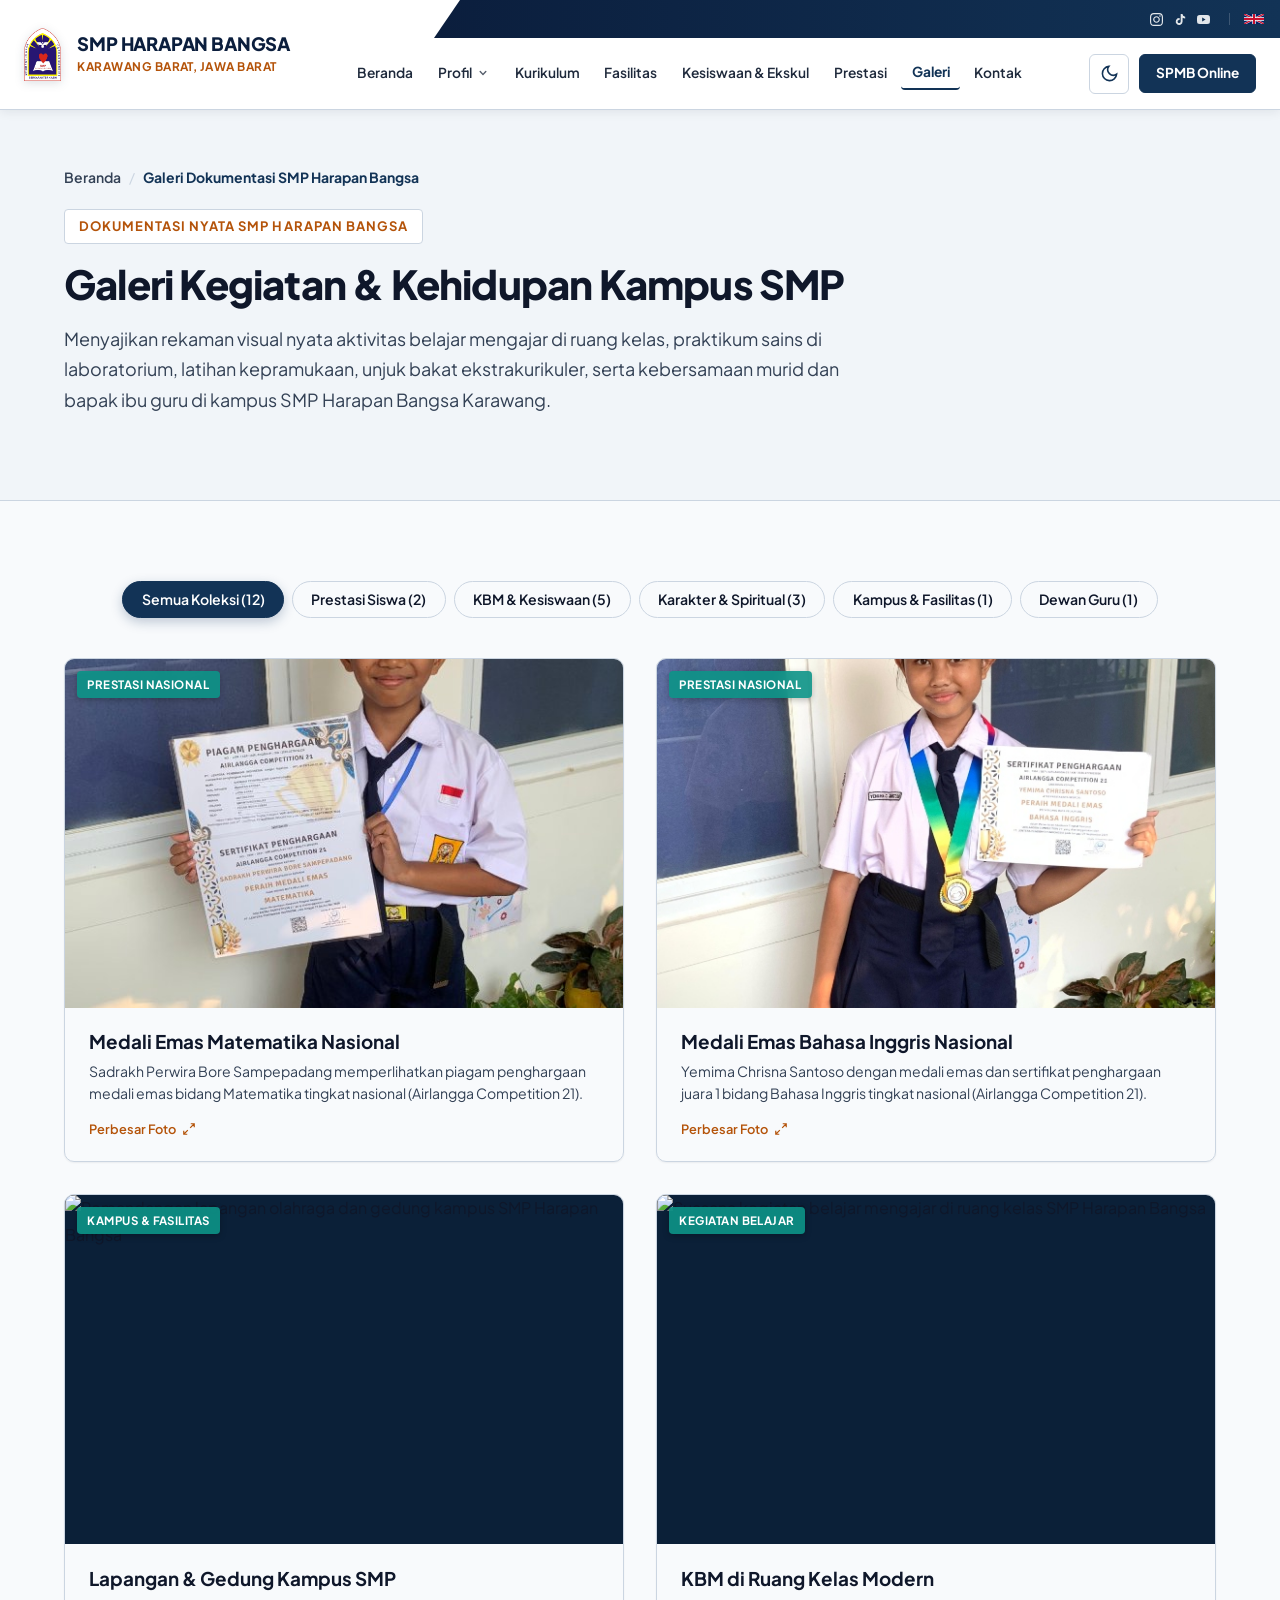
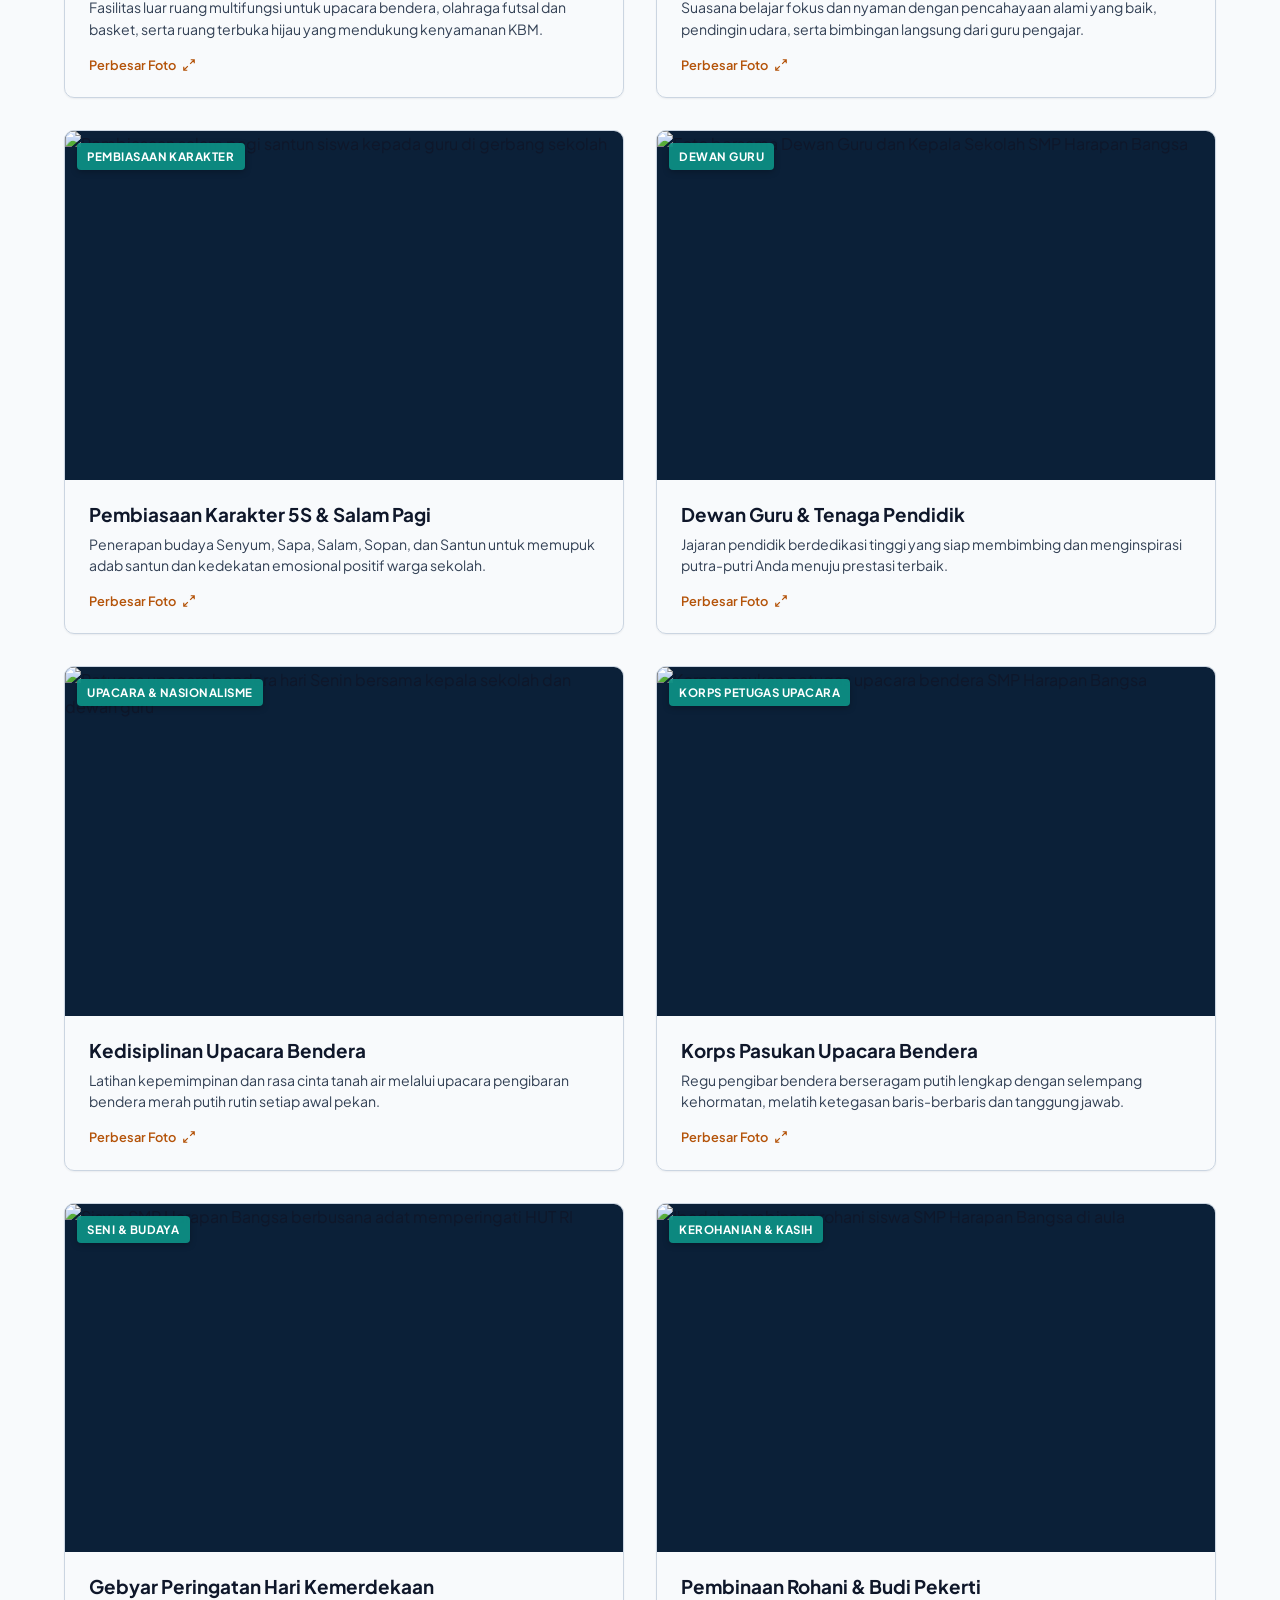
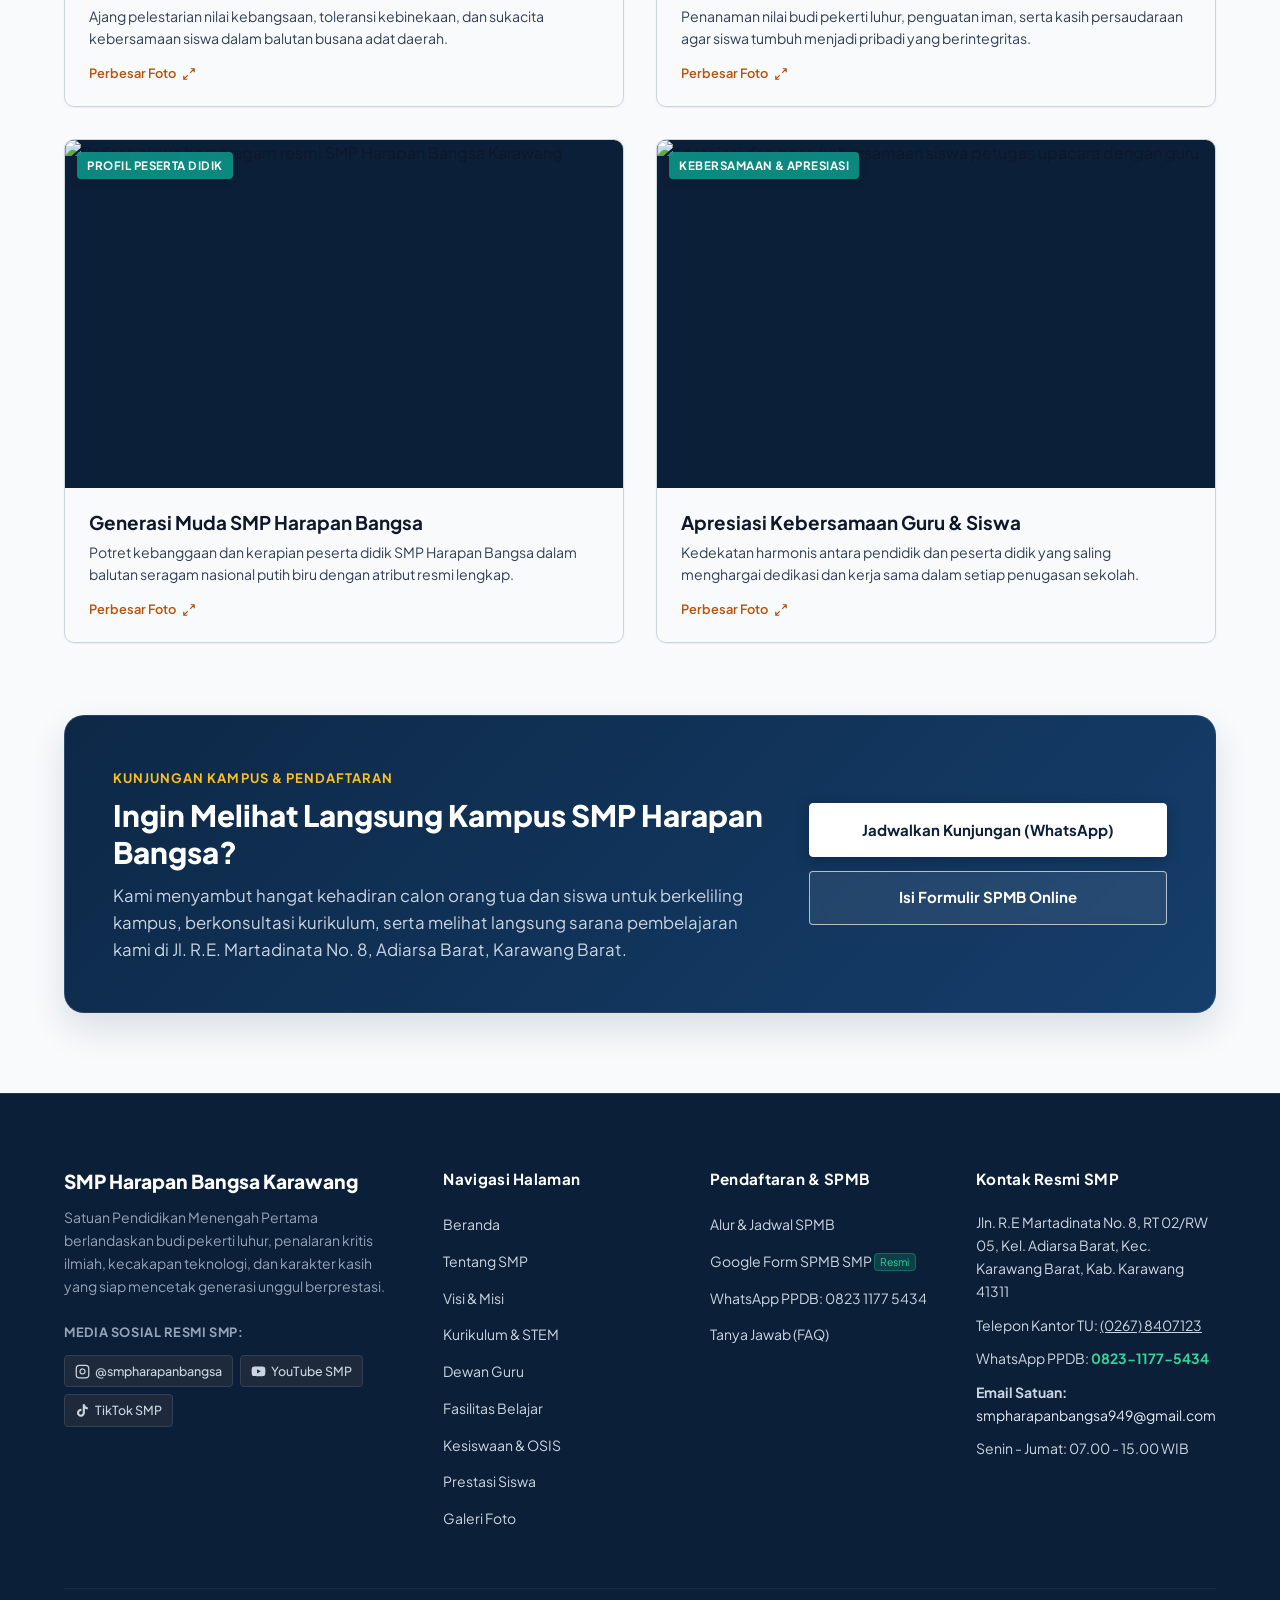
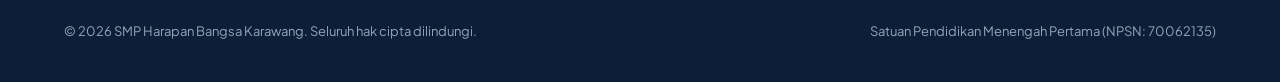
==== galeri.html @ 7611717e "SMP HARAPAN BANGSA" ====
<!DOCTYPE html>
<html lang="id" data-theme="light">

<head>
  <meta charset="UTF-8">
  <meta name="viewport" content="width=device-width, initial-scale=1.0">

  <!-- Primary Meta Tags -->
  <title>Galeri Dokumentasi | SMP Harapan Bangsa Karawang</title>
  <meta name="title" content="Galeri Dokumentasi | SMP Harapan Bangsa Karawang">
  <meta name="description"
    content="Dokumentasi visual nyata kegiatan belajar mengajar, praktikum sains, kepramukaan penggalang, ekstrakurikuler, dan fasilitas kampus SMP Harapan Bangsa Karawang.">
  <meta name="keywords"
    content="Galeri SMP Harapan Bangsa, Foto Sekolah Karawang, Kegiatan SMP Harapan Bangsa, Fasilitas SMP Karawang Barat">
  <meta name="author" content="SMP Harapan Bangsa Karawang">
  <meta name="robots" content="index, follow">

  <!-- Open Graph / Facebook -->
  <meta property="og:type" content="website">
  <meta property="og:url" content="./galeri.html">
  <meta property="og:title" content="Galeri Dokumentasi | SMP Harapan Bangsa Karawang">
  <meta property="og:description"
    content="Dokumentasi visual kegiatan siswa, guru, dan lingkungan kampus SMP Harapan Bangsa Karawang.">
  <meta property="og:image" content="assets/images/gallery/gallery-books.jpg">

  <!-- Favicon (Cache Busting) -->
  <link rel="icon" type="image/svg+xml" href="favicon.svg?v=20261001c">
  <link rel="icon" type="image/png" href="favicon.png?v=20261001c">
  <link rel="shortcut icon" type="image/x-icon" href="favicon.ico?v=20261001c">

  <!-- Google Fonts: Plus Jakarta Sans -->
  <link rel="preconnect" href="https://fonts.googleapis.com">
  <link rel="preconnect" href="https://fonts.gstatic.com" crossorigin>
  <link href="https://fonts.googleapis.com/css2?family=Plus+Jakarta+Sans:wght@400;500;600;700;800&display=swap"
    rel="stylesheet">

  <!-- Stylesheet -->
  <link rel="stylesheet" href="css/style.css">
</head>

<body>

    <!-- Header / Navigation Bar -->
  <header class="header" id="header">
        <!-- Top Bar (Slanted Navy Banner with Running Text) -->
    <div class="header-topbar">
      <div class="topbar-wrapper">
        <div class="topbar-left-spacer"></div>
        <div class="topbar-slanted-banner">
          <div class="topbar-marquee-wrap">
            <div class="topbar-marquee-track">
              <span class="topbar-welcome-text" data-i18n="topbar_welcome">
                SELAMAT DATANG DI SMP HARAPAN BANGSA KARAWANG
              </span>
            </div>
          </div>
          <div class="topbar-right-group">
            <div class="topbar-socials" aria-label="Media Sosial Resmi SMP Harapan Bangsa">
              <a href="https://www.instagram.com/smpharapanbangsa?stkn=Z285eXR5M2R0OXFt" target="_blank" rel="noopener noreferrer"
                class="topbar-social-link" title="Instagram Resmi @smpharapanbangsa" aria-label="Instagram Resmi SMP Harapan Bangsa">
                <svg width="13" height="13" viewBox="0 0 24 24" fill="currentColor">
                  <path
                    d="M12 2.163c3.204 0 3.584.012 4.85.07 3.252.148 4.771 1.691 4.919 4.919.058 1.265.069 1.645.069 4.849 0 3.205-.012 3.584-.069 4.849-.149 3.225-1.664 4.771-4.919 4.919-1.266.058-1.644.07-4.85.07-3.204 0-3.584-.012-4.849-.07-3.26-.149-4.771-1.699-4.919-4.92-.058-1.265-.07-1.644-.07-4.849 0-3.204.013-3.583.07-4.849.149-3.227 1.664-4.771 4.919-4.919 1.266-.057 1.645-.069 4.849-.069zm0-2.163c-3.259 0-3.667.014-4.947.072-4.358.2-6.78 2.618-6.98 6.98-.059 1.281-.073 1.689-.073 4.948 0 3.259.014 3.668.072 4.948.2 4.358 2.618 6.78 6.98 6.98 1.281.058 1.689.072 4.948.072 3.259 0 3.668-.014 4.948-.072 4.354-.2 6.782-2.618 6.979-6.98.059-1.28.073-1.689.073-4.948 0-3.259-.014-3.667-.072-4.947-.196-4.354-2.617-6.78-6.979-6.98-1.281-.059-1.69-.073-4.949-.073zm0 5.838c-3.403 0-6.162 2.759-6.162 6.162s2.759 6.163 6.162 6.163 6.162-2.759 6.162-6.163c0-3.403-2.759-6.162-6.162-6.162zm0 10.162c-2.209 0-4-1.79-4-4 0-2.209 1.791-4 4-4s4 1.791 4 4c0 2.21-1.791 4-4 4zm6.406-11.845c-.796 0-1.441.645-1.441 1.44s.645 1.44 1.441 1.44c.795 0 1.439-.645 1.439-1.44s-.644-1.44-1.439-1.44z" />
                </svg>
              </a>
              <a href="https://www.tiktok.com/@smp.harapanbangsa?is_from_webapp=1&sender_device=pc" target="_blank" rel="noopener noreferrer"
                class="topbar-social-link" title="TikTok Resmi @smp.harapanbangsa" aria-label="TikTok Resmi SMP Harapan Bangsa">
                <svg width="13" height="13" viewBox="0 0 24 24" fill="currentColor">
                  <path
                    d="M19.59 6.69a4.83 4.83 0 0 1-3.77-4.25V2h-3.45v13.67a2.89 2.89 0 0 1-5.2 1.74 2.89 2.89 0 0 1 2.31-4.64 2.93 2.93 0 0 1 .88.13V9.4a6.84 6.84 0 0 0-1-.05A6.33 6.33 0 0 0 5 20.1a6.34 6.34 0 0 0 10.86-4.43v-7a8.16 8.16 0 0 0 4.77 1.52v-3.4a4.85 4.85 0 0 1-1.04-.1z" />
                </svg>
              </a>
              <a href="https://youtube.com/@smpharapanbangsakarawang?si=vL2m-ycrEEQayYVH" target="_blank" rel="noopener noreferrer"
                class="topbar-social-link" title="YouTube Resmi SMP Harapan Bangsa" aria-label="YouTube Resmi SMP Harapan Bangsa">
                <svg width="13" height="13" viewBox="0 0 24 24" fill="currentColor">
                  <path
                    d="M23.498 6.186a3.016 3.016 0 0 0-2.122-2.136C19.505 3.545 12 3.545 12 3.545s-7.505 0-9.377.505A3.017 3.017 0 0 0 .502 6.186C0 8.07 0 12 0 12s0 3.93.502 5.814a3.016 3.016 0 0 0 2.122 2.136c1.871.505 9.376.505 9.376.505s7.505 0 9.377-.505a3.015 3.015 0 0 0 2.122-2.136C24 15.93 24 12 24 12s0-3.93-.502-5.814zM9.545 15.568V8.432L15.818 12l-6.273 3.568z" />
                </svg>
              </a>
            </div>
            <!-- Language Flags (Indonesia / English) -->
            <div class="topbar-flags" title="Pilihan Bahasa / Select Language">
              <button type="button" class="flag-badge flag-id active" data-lang="id" title="Bahasa Indonesia" aria-label="Bahasa Indonesia">
                <span class="flag-stripe-red"></span>
                <span class="flag-stripe-white"></span>
              </button>
              <button type="button" class="flag-badge flag-en" data-lang="en" title="English" aria-label="English">
                <svg viewBox="0 0 60 30" width="20" height="12" class="flag-svg-en">
                  <clipPath id="uk-clip-topbar">
                    <path d="M0,0 v30 h60 v-30 z" />
                  </clipPath>
                  <g clip-path="url(#uk-clip-topbar)">
                    <path d="M0,0 v30 h60 v-30 z" fill="#012169" />
                    <path d="M0,0 L60,30 M60,0 L0,30" stroke="#fff" stroke-width="6" />
                    <path d="M0,0 L60,30 M60,0 L0,30" stroke="#C8102E" stroke-width="4" />
                    <path d="M30,0 v30 M0,15 h60" stroke="#fff" stroke-width="10" />
                    <path d="M30,0 v30 M0,15 h60" stroke="#C8102E" stroke-width="6" />
                  </g>
                </svg>
              </button>
            </div>
          </div>
        </div>
      </div>
    </div>

    <!-- Main Navigation Bar -->
    <div class="header-main">
      <div class="container header-container">
        <!-- School Brand -->
        <a href="index.html#beranda" class="brand-link" aria-label="Beranda SMP Harapan Bangsa Karawang">
          <img src="assets/images/logo-smp-harapan-bangsa.png" alt="Logo Resmi SMP Harapan Bangsa Karawang" class="brand-logo-img">
          <div class="brand-title-group">
            <span class="brand-name">SMP HARAPAN BANGSA</span>
            <span class="brand-sub" data-i18n="brand_sub">Karawang Barat, Jawa Barat</span>
          </div>
        </a>

        <!-- Navigation Menu -->
        <nav class="nav-menu" id="navMenu" aria-label="Menu Utama">
          <div class="nav-menu-links">
            <a href="index.html#beranda" class="nav-link" data-i18n="nav_home">Beranda</a>

            <div class="nav-item-dropdown">
              <a href="index.html#tentang" class="nav-link nav-dropdown-trigger">
                <span data-i18n="nav_profile">Profil</span>
                <svg class="nav-chevron" viewBox="0 0 20 20" fill="currentColor" aria-hidden="true">
                  <path fill-rule="evenodd"
                    d="M5.293 7.293a1 1 0 011.414 0L10 10.586l3.293-3.293a1 1 0 111.414 1.414l-4 4a1 1 0 01-1.414 0l-4-4a1 1 0 010-1.414z"
                    clip-rule="evenodd" />
                </svg>
              </a>
              <div class="nav-dropdown-menu">
                <a href="index.html#tentang" class="nav-dropdown-item" data-i18n="nav_about">Tentang SMP</a>
                <a href="index.html#visimisi" class="nav-dropdown-item" data-i18n="nav_vision">Visi &amp; Misi</a>
                <a href="index.html#guru" class="nav-dropdown-item" data-i18n="nav_teachers">Dewan Guru &amp; Staf</a>
              </div>
            </div>

            <a href="index.html#akademik" class="nav-link" data-i18n="nav_academic">Kurikulum</a>
            <a href="index.html#fasilitas" class="nav-link" data-i18n="nav_facilities">Fasilitas</a>
            <a href="index.html#kegiatan" class="nav-link" data-i18n="nav_activities">Kesiswaan</a>
            <a href="index.html#prestasi" class="nav-link" data-i18n="nav_achievements">Prestasi</a>
            <a href="galeri.html" class="nav-link active" data-i18n="nav_gallery">Galeri</a>
            <a href="index.html#kontak" class="nav-link" data-i18n="nav_contact">Kontak</a>
          </div>
          <div class="nav-menu-mobile-footer">
            <a href="https://docs.google.com/forms/d/e/1FAIpQLSewWRQmo5NNYKYFYo50hCGS_VIiKhXM3bNNrOB65REKsDGXdQ/viewform?usp=dialog"
              target="_blank" rel="noopener noreferrer" class="btn btn-primary btn-block" data-action="register-smp"
              data-jenjang="SMP" data-i18n="nav_spmb_mobile">
              Pendaftaran SPMB Online
            </a>
          </div>
        </nav>

        <!-- Utilities & Mobile Toggle -->
        <div class="header-utilities">
          <!-- Dual Theme Toggle -->
          <button class="header-icon-btn theme-toggle-btn" id="themeToggleBtn"
            aria-label="Ganti tema tampilan terang atau gelap" title="Ganti Tema">
            <svg class="theme-icon-light" viewBox="0 0 24 24" fill="none" stroke="currentColor" stroke-width="2"
              aria-hidden="true">
              <circle cx="12" cy="12" r="5"></circle>
              <line x1="12" y1="1" x2="12" y2="3"></line>
              <line x1="12" y1="21" x2="12" y2="23"></line>
              <line x1="4.22" y1="4.22" x2="5.64" y2="5.64"></line>
              <line x1="18.36" y1="18.36" x2="19.78" y2="19.78"></line>
              <line x1="1" y1="12" x2="3" y2="12"></line>
              <line x1="21" y1="12" x2="23" y2="12"></line>
              <line x1="4.22" y1="19.78" x2="5.64" y2="18.36"></line>
              <line x1="18.36" y1="5.64" x2="19.78" y2="4.22"></line>
            </svg>
            <svg class="theme-icon-dark" viewBox="0 0 24 24" fill="none" stroke="currentColor" stroke-width="2"
              aria-hidden="true">
              <path d="M21 12.79A9 9 0 1 1 11.21 3 7 7 0 0 0 21 12.79z"></path>
            </svg>
          </button>

          <!-- Header Registration CTA Button -->
          <a href="https://docs.google.com/forms/d/e/1FAIpQLSewWRQmo5NNYKYFYo50hCGS_VIiKhXM3bNNrOB65REKsDGXdQ/viewform?usp=dialog"
            target="_blank" rel="noopener noreferrer" class="btn btn-primary btn-sm header-cta-btn"
            data-action="register-smp" data-jenjang="SMP" data-i18n="header_cta_spmb">
            SPMB Online
          </a>

          <!-- Mobile Menu Toggle Button -->
          <button class="nav-toggle" id="navToggle" aria-label="Buka menu navigasi" aria-expanded="false"
            aria-controls="navMenu">
            <span class="nav-toggle-bar"></span>
            <span class="nav-toggle-bar"></span>
            <span class="nav-toggle-bar"></span>
          </button>
        </div>
      </div>
    </div>
  </header>

  <main>
    <!-- Page Hero / Breadcrumb Header -->
    <section class="page-hero">
      <div class="container">
        <!-- Breadcrumbs -->
        <nav class="breadcrumb-nav" aria-label="Navigasi Jejak Halaman">
          <ol class="breadcrumb-list">
            <li><a href="index.html" class="breadcrumb-link">Beranda</a></li>
            <li class="breadcrumb-separator">/</li>
            <li class="breadcrumb-current" aria-current="page">Galeri Dokumentasi SMP Harapan Bangsa</li>
          </ol>
        </nav>

        <div style="max-width: 820px;">
          <span class="page-hero-badge">Dokumentasi Nyata SMP Harapan Bangsa</span>
          <h1 class="page-hero-title">Galeri Kegiatan &amp; Kehidupan Kampus SMP</h1>
          <p class="page-hero-lead">
            Menyajikan rekaman visual nyata aktivitas belajar mengajar di ruang kelas, praktikum sains di laboratorium, latihan kepramukaan, unjuk bakat ekstrakurikuler, serta kebersamaan murid dan bapak ibu guru di kampus SMP Harapan Bangsa Karawang.
          </p>
        </div>
      </div>
    </section>

        <!-- Gallery Section Content -->
    <section class="section">
      <div class="container">

        <!-- Kategori Filter Galeri -->
        <div class="gallery-filter-bar" role="tablist" aria-label="Kategori Galeri">
          <button class="gallery-filter-btn active" data-filter="all" role="tab" aria-selected="true">Semua Koleksi (12)</button>
          <button class="gallery-filter-btn" data-filter="prestasi" role="tab" aria-selected="false">Prestasi Siswa (2)</button>
          <button class="gallery-filter-btn" data-filter="kegiatan" role="tab" aria-selected="false">KBM &amp; Kesiswaan (5)</button>
          <button class="gallery-filter-btn" data-filter="karakter" role="tab" aria-selected="false">Karakter &amp; Spiritual (3)</button>
          <button class="gallery-filter-btn" data-filter="fasilitas" role="tab" aria-selected="false">Kampus &amp; Fasilitas (1)</button>
          <button class="gallery-filter-btn" data-filter="guru" role="tab" aria-selected="false">Dewan Guru (1)</button>
        </div>

        <!-- Gallery Grid Dokumentasi Lengkap SMP Harapan Bangsa -->
        <div class="gallery-grid" style="margin-bottom: 3rem;">

          <!-- 1. Prestasi: Sadrakh -->
          <div class="gallery-card" data-category="prestasi" data-img="assets/images/gallery/prestasi-sadrakh-matematika.jpg" data-title="Penghargaan Medali Emas Matematika Nasional" data-desc="Sadrakh Perwira Bore Sampepadang peraih Medali Emas Bidang Matematika Jenjang SMP pada Airlangga Competition 21 Tingkat Nasional.">
            <div class="gallery-card-thumb">
              <img src="assets/images/gallery/prestasi-sadrakh-matematika.jpg" alt="Sadrakh Perwira Bore Sampepadang peraih Medali Emas Matematika" loading="lazy">
              <span class="gallery-card-badge gallery-badge-smp">Prestasi Nasional</span>
            </div>
            <div class="gallery-card-body">
              <h3 class="gallery-card-title">Medali Emas Matematika Nasional</h3>
              <p class="gallery-card-desc">Sadrakh Perwira Bore Sampepadang memperlihatkan piagam penghargaan medali emas bidang Matematika tingkat nasional (Airlangga Competition 21).</p>
              <div class="gallery-card-action">
                <span>Perbesar Foto</span>
                <svg width="14" height="14" viewBox="0 0 24 24" fill="none" stroke="currentColor" stroke-width="2"><path d="M15 3h6v6M9 21H3v-6M21 3l-7 7M3 21l7-7"/></svg>
              </div>
            </div>
          </div>

          <!-- 2. Prestasi: Yemima -->
          <div class="gallery-card" data-category="prestasi" data-img="assets/images/gallery/prestasi-yemima-bahasa-inggris.jpg" data-title="Penghargaan Medali Emas Bahasa Inggris Nasional" data-desc="Yemima Chrisna Santoso peraih Medali Emas Bidang Bahasa Inggris Jenjang SMP pada Airlangga Competition 21 Tingkat Nasional.">
            <div class="gallery-card-thumb">
              <img src="assets/images/gallery/prestasi-yemima-bahasa-inggris.jpg" alt="Yemima Chrisna Santoso peraih Medali Emas Bahasa Inggris" loading="lazy">
              <span class="gallery-card-badge gallery-badge-smp">Prestasi Nasional</span>
            </div>
            <div class="gallery-card-body">
              <h3 class="gallery-card-title">Medali Emas Bahasa Inggris Nasional</h3>
              <p class="gallery-card-desc">Yemima Chrisna Santoso dengan medali emas dan sertifikat penghargaan juara 1 bidang Bahasa Inggris tingkat nasional (Airlangga Competition 21).</p>
              <div class="gallery-card-action">
                <span>Perbesar Foto</span>
                <svg width="14" height="14" viewBox="0 0 24 24" fill="none" stroke="currentColor" stroke-width="2"><path d="M15 3h6v6M9 21H3v-6M21 3l-7 7M3 21l7-7"/></svg>
              </div>
            </div>
          </div>

          <!-- 3. Fasilitas: Lapangan & Gedung -->
          <div class="gallery-card" data-category="fasilitas" data-img="https://res.cloudinary.com/tj778flw/image/upload/v1793326288/WhatsApp_Image_2026-10-30_at_08.16.54.jpg" data-title="Lapangan Olahraga &amp; Gedung Kampus SMP Harapan Bangsa" data-desc="Pemandangan area lapangan serbaguna yang asri dan gedung bertingkat SMP Harapan Bangsa Karawang yang tertata rapi dengan pepohonan rindang.">
            <div class="gallery-card-thumb">
              <img src="https://res.cloudinary.com/tj778flw/image/upload/v1793326288/WhatsApp_Image_2026-10-30_at_08.16.54.jpg" alt="Pemandangan lapangan olahraga dan gedung kampus SMP Harapan Bangsa" loading="lazy">
              <span class="gallery-card-badge gallery-badge-smp">Kampus &amp; Fasilitas</span>
            </div>
            <div class="gallery-card-body">
              <h3 class="gallery-card-title">Lapangan &amp; Gedung Kampus SMP</h3>
              <p class="gallery-card-desc">Fasilitas luar ruang multifungsi untuk upacara bendera, olahraga futsal dan basket, serta ruang terbuka hijau yang mendukung kenyamanan KBM.</p>
              <div class="gallery-card-action">
                <span>Perbesar Foto</span>
                <svg width="14" height="14" viewBox="0 0 24 24" fill="none" stroke="currentColor" stroke-width="2"><path d="M15 3h6v6M9 21H3v-6M21 3l-7 7M3 21l7-7"/></svg>
              </div>
            </div>
          </div>

          <!-- 4. KBM: Ruang Kelas Ber-AC -->
          <div class="gallery-card" data-category="kegiatan" data-img="https://res.cloudinary.com/tj778flw/image/upload/v1793326287/WhatsApp_Image_2026-10-30_at_08.16.50.jpg" data-title="KBM &amp; Evaluasi Pembelajaran di Ruang Kelas Ber-AC" data-desc="Peserta didik SMP Harapan Bangsa tekun mengikuti evaluasi akademik di ruang kelas modern berpendingin udara (AC) dengan meja kursi mandiri ergonomis.">
            <div class="gallery-card-thumb">
              <img src="https://res.cloudinary.com/tj778flw/image/upload/v1793326287/WhatsApp_Image_2026-10-30_at_08.16.50.jpg" alt="Suasana kegiatan belajar mengajar di ruang kelas SMP Harapan Bangsa" loading="lazy">
              <span class="gallery-card-badge gallery-badge-smp">Kegiatan Belajar</span>
            </div>
            <div class="gallery-card-body">
              <h3 class="gallery-card-title">KBM di Ruang Kelas Modern</h3>
              <p class="gallery-card-desc">Suasana belajar fokus dan nyaman dengan pencahayaan alami yang baik, pendingin udara, serta bimbingan langsung dari guru pengajar.</p>
              <div class="gallery-card-action">
                <span>Perbesar Foto</span>
                <svg width="14" height="14" viewBox="0 0 24 24" fill="none" stroke="currentColor" stroke-width="2"><path d="M15 3h6v6M9 21H3v-6M21 3l-7 7M3 21l7-7"/></svg>
              </div>
            </div>
          </div>

          <!-- 5. Karakter: Salam Pagi 5S -->
          <div class="gallery-card" data-category="karakter" data-img="https://res.cloudinary.com/tj778flw/image/upload/v1793326283/WhatsApp_Image_2026-10-30_at_08.16.49_1.jpg" data-title="Pembiasaan Karakter Santun 5S &amp; Salam Pagi" data-desc="Siswa-siswi SMP Harapan Bangsa membiasakan salam hormat dan mencium tangan guru saat tiba di sekolah setiap pagi hari.">
            <div class="gallery-card-thumb">
              <img src="https://res.cloudinary.com/tj778flw/image/upload/v1793326283/WhatsApp_Image_2026-10-30_at_08.16.49_1.jpg" alt="Pembiasaan salam pagi santun siswa kepada guru di gerbang sekolah" loading="lazy">
              <span class="gallery-card-badge gallery-badge-smp">Pembiasaan Karakter</span>
            </div>
            <div class="gallery-card-body">
              <h3 class="gallery-card-title">Pembiasaan Karakter 5S &amp; Salam Pagi</h3>
              <p class="gallery-card-desc">Penerapan budaya Senyum, Sapa, Salam, Sopan, dan Santun untuk memupuk adab santun dan kedekatan emosional positif warga sekolah.</p>
              <div class="gallery-card-action">
                <span>Perbesar Foto</span>
                <svg width="14" height="14" viewBox="0 0 24 24" fill="none" stroke="currentColor" stroke-width="2"><path d="M15 3h6v6M9 21H3v-6M21 3l-7 7M3 21l7-7"/></svg>
              </div>
            </div>
          </div>

          <!-- 6. Guru: Dewan Guru & Tenaga Pendidik -->
          <div class="gallery-card" data-category="guru" data-img="https://res.cloudinary.com/tj778flw/image/upload/v1793326283/WhatsApp_Image_2026-10-30_at_08.16.52_1.jpg" data-title="Dewan Guru &amp; Tenaga Pendidik SMP Harapan Bangsa" data-desc="Kepala Sekolah Ibu Juliana Ruth Mathilda Hutapea, S.Th. bersama jajaran dewan guru berseragam rapi di kampus SMP Harapan Bangsa Karawang.">
            <div class="gallery-card-thumb">
              <img src="https://res.cloudinary.com/tj778flw/image/upload/v1793326283/WhatsApp_Image_2026-10-30_at_08.16.52_1.jpg" alt="Foto bersama Dewan Guru dan Kepala Sekolah SMP Harapan Bangsa" loading="lazy">
              <span class="gallery-card-badge gallery-badge-smp">Dewan Guru</span>
            </div>
            <div class="gallery-card-body">
              <h3 class="gallery-card-title">Dewan Guru &amp; Tenaga Pendidik</h3>
              <p class="gallery-card-desc">Jajaran pendidik berdedikasi tinggi yang siap membimbing dan menginspirasi putra-putri Anda menuju prestasi terbaik.</p>
              <div class="gallery-card-action">
                <span>Perbesar Foto</span>
                <svg width="14" height="14" viewBox="0 0 24 24" fill="none" stroke="currentColor" stroke-width="2"><path d="M15 3h6v6M9 21H3v-6M21 3l-7 7M3 21l7-7"/></svg>
              </div>
            </div>
          </div>

          <!-- 7. Kegiatan: Upacara Bendera Senin -->
          <div class="gallery-card" data-category="kegiatan" data-img="https://res.cloudinary.com/tj778flw/image/upload/v1793326287/WhatsApp_Image_2026-10-30_at_08.16.50_1.jpg" data-title="Petugas Upacara Bendera Bersama Kepala Sekolah" data-desc="Siswa-siswi petugas upacara bendera hari Senin berfoto bersama Kepala Sekolah dan Dewan Guru seusai tugas kenegaraan mingguan.">
            <div class="gallery-card-thumb">
              <img src="https://res.cloudinary.com/tj778flw/image/upload/v1793326287/WhatsApp_Image_2026-10-30_at_08.16.50_1.jpg" alt="Petugas upacara bendera hari Senin bersama kepala sekolah dan dewan guru" loading="lazy">
              <span class="gallery-card-badge gallery-badge-smp">Upacara &amp; Nasionalisme</span>
            </div>
            <div class="gallery-card-body">
              <h3 class="gallery-card-title">Kedisiplinan Upacara Bendera</h3>
              <p class="gallery-card-desc">Latihan kepemimpinan dan rasa cinta tanah air melalui upacara pengibaran bendera merah putih rutin setiap awal pekan.</p>
              <div class="gallery-card-action">
                <span>Perbesar Foto</span>
                <svg width="14" height="14" viewBox="0 0 24 24" fill="none" stroke="currentColor" stroke-width="2"><path d="M15 3h6v6M9 21H3v-6M21 3l-7 7M3 21l7-7"/></svg>
              </div>
            </div>
          </div>

          <!-- 8. Kegiatan: Korps Paskibraka Sekolah -->
          <div class="gallery-card" data-category="kegiatan" data-img="https://res.cloudinary.com/tj778flw/image/upload/v1793326287/WhatsApp_Image_2026-10-30_at_08.16.51_1.jpg" data-title="Korps Petugas Pengibar Bendera Upacara SMP" data-desc="Barisan siswa-siswi korps petugas pengibar bendera merah putih dan pembaca teks kenegaraan SMP Harapan Bangsa Karawang.">
            <div class="gallery-card-thumb">
              <img src="https://res.cloudinary.com/tj778flw/image/upload/v1793326287/WhatsApp_Image_2026-10-30_at_08.16.51_1.jpg" alt="Korps pasukan petugas upacara bendera SMP Harapan Bangsa" loading="lazy">
              <span class="gallery-card-badge gallery-badge-smp">Korps Petugas Upacara</span>
            </div>
            <div class="gallery-card-body">
              <h3 class="gallery-card-title">Korps Pasukan Upacara Bendera</h3>
              <p class="gallery-card-desc">Regu pengibar bendera berseragam putih lengkap dengan selempang kehormatan, melatih ketegasan baris-berbaris dan tanggung jawab.</p>
              <div class="gallery-card-action">
                <span>Perbesar Foto</span>
                <svg width="14" height="14" viewBox="0 0 24 24" fill="none" stroke="currentColor" stroke-width="2"><path d="M15 3h6v6M9 21H3v-6M21 3l-7 7M3 21l7-7"/></svg>
              </div>
            </div>
          </div>

          <!-- 9. Kegiatan: Perayaan Kemerdekaan & Budaya -->
          <div class="gallery-card" data-category="kegiatan" data-img="https://res.cloudinary.com/tj778flw/image/upload/v1793326289/WhatsApp_Image_2026-10-30_at_08.16.51.jpg" data-title="Peringatan Kemerdekaan &amp; Gebyar Busana Nusantara" data-desc="Keceriaan siswa-siswi dan dewan guru mengenakan busana adat nusantara dan seragam merah putih dalam rangka memperingati HUT RI di lapangan kampus.">
            <div class="gallery-card-thumb">
              <img src="https://res.cloudinary.com/tj778flw/image/upload/v1793326289/WhatsApp_Image_2026-10-30_at_08.16.51.jpg" alt="Siswa SMP Harapan Bangsa berbusana adat memperingati HUT RI" loading="lazy">
              <span class="gallery-card-badge gallery-badge-smp">Seni &amp; Budaya</span>
            </div>
            <div class="gallery-card-body">
              <h3 class="gallery-card-title">Gebyar Peringatan Hari Kemerdekaan</h3>
              <p class="gallery-card-desc">Ajang pelestarian nilai kebangsaan, toleransi kebinekaan, dan sukacita kebersamaan siswa dalam balutan busana adat daerah.</p>
              <div class="gallery-card-action">
                <span>Perbesar Foto</span>
                <svg width="14" height="14" viewBox="0 0 24 24" fill="none" stroke="currentColor" stroke-width="2"><path d="M15 3h6v6M9 21H3v-6M21 3l-7 7M3 21l7-7"/></svg>
              </div>
            </div>
          </div>

          <!-- 10. Karakter: Ibadah Pembinaan Rohani -->
          <div class="gallery-card" data-category="karakter" data-img="https://res.cloudinary.com/tj778flw/image/upload/v1793326283/WhatsApp_Image_2026-10-30_at_08.16.53.jpg" data-title="Ibadah Pembinaan Kerohanian &amp; Karakter Kasih" data-desc="Kegiatan ibadah pembinaan budi pekerti dan spiritualitas siswa SMP Harapan Bangsa bersama Kepala Sekolah dan jajaran guru di kapel/aula sekolah.">
            <div class="gallery-card-thumb">
              <img src="https://res.cloudinary.com/tj778flw/image/upload/v1793326283/WhatsApp_Image_2026-10-30_at_08.16.53.jpg" alt="Ibadah pembinaan rohani siswa SMP Harapan Bangsa di aula" loading="lazy">
              <span class="gallery-card-badge gallery-badge-smp">Kerohanian &amp; Kasih</span>
            </div>
            <div class="gallery-card-body">
              <h3 class="gallery-card-title">Pembinaan Rohani &amp; Budi Pekerti</h3>
              <p class="gallery-card-desc">Penanaman nilai budi pekerti luhur, penguatan iman, serta kasih persaudaraan agar siswa tumbuh menjadi pribadi yang berintegritas.</p>
              <div class="gallery-card-action">
                <span>Perbesar Foto</span>
                <svg width="14" height="14" viewBox="0 0 24 24" fill="none" stroke="currentColor" stroke-width="2"><path d="M15 3h6v6M9 21H3v-6M21 3l-7 7M3 21l7-7"/></svg>
              </div>
            </div>
          </div>

          <!-- 11. Kegiatan: Barisan Siswa Berseragam Lengkap -->
          <div class="gallery-card" data-category="kegiatan" data-img="https://res.cloudinary.com/tj778flw/image/upload/v1793326286/WhatsApp_Image_2026-10-30_at_08.16.49.jpg" data-title="Siswa SMP Harapan Bangsa Berseragam Lengkap" data-desc="Barisan peserta didik generasi unggul SMP Harapan Bangsa Karawang berseragam resmi putih biru lengkap dengan topi dan dasi sekolah.">
            <div class="gallery-card-thumb">
              <img src="https://res.cloudinary.com/tj778flw/image/upload/v1793326286/WhatsApp_Image_2026-10-30_at_08.16.49.jpg" alt="Barisan siswa berseragam resmi SMP Harapan Bangsa Karawang" loading="lazy">
              <span class="gallery-card-badge gallery-badge-smp">Profil Peserta Didik</span>
            </div>
            <div class="gallery-card-body">
              <h3 class="gallery-card-title">Generasi Muda SMP Harapan Bangsa</h3>
              <p class="gallery-card-desc">Potret kebanggaan dan kerapian peserta didik SMP Harapan Bangsa dalam balutan seragam nasional putih biru dengan atribut resmi lengkap.</p>
              <div class="gallery-card-action">
                <span>Perbesar Foto</span>
                <svg width="14" height="14" viewBox="0 0 24 24" fill="none" stroke="currentColor" stroke-width="2"><path d="M15 3h6v6M9 21H3v-6M21 3l-7 7M3 21l7-7"/></svg>
              </div>
            </div>
          </div>

          <!-- 12. Karakter: Kebersamaan & Apresiasi Petugas Upacara -->
          <div class="gallery-card" data-category="karakter" data-img="https://res.cloudinary.com/tj778flw/image/upload/v1793326289/WhatsApp_Image_2026-10-30_at_08.16.52.jpg" data-title="Apresiasi &amp; Kebersamaan Petugas Upacara Bersama Guru" data-desc="Momen kebersamaan penuh sukacita antara siswa petugas upacara bendera dan bapak ibu guru di lapangan sekolah.">
            <div class="gallery-card-thumb">
              <img src="https://res.cloudinary.com/tj778flw/image/upload/v1793326289/WhatsApp_Image_2026-10-30_at_08.16.52.jpg" alt="Apresiasi dan pose kebersamaan siswa petugas upacara dengan guru" loading="lazy">
              <span class="gallery-card-badge gallery-badge-smp">Kebersamaan &amp; Apresiasi</span>
            </div>
            <div class="gallery-card-body">
              <h3 class="gallery-card-title">Apresiasi Kebersamaan Guru &amp; Siswa</h3>
              <p class="gallery-card-desc">Kedekatan harmonis antara pendidik dan peserta didik yang saling menghargai dedikasi dan kerja sama dalam setiap penugasan sekolah.</p>
              <div class="gallery-card-action">
                <span>Perbesar Foto</span>
                <svg width="14" height="14" viewBox="0 0 24 24" fill="none" stroke="currentColor" stroke-width="2"><path d="M15 3h6v6M9 21H3v-6M21 3l-7 7M3 21l7-7"/></svg>
              </div>
            </div>
          </div>

        </div>

        <!-- Kunjungan Kampus & Informasi SPMB Banner -->
        <div class="spmb-cta-banner" style="margin-top: 4.5rem; background: linear-gradient(135deg, #0d2847 0%, #153e6b 100%); border: 1px solid rgba(255,255,255,0.1); border-radius: 20px; box-shadow: 0 16px 36px rgba(11,32,56,0.12);">
          <div>
            <span class="section-label" style="color: #fbbf24; margin-bottom: 0.5rem; display: inline-block;">Kunjungan Kampus &amp; Pendaftaran</span>
            <h3 class="spmb-cta-title">Ingin Melihat Langsung Kampus SMP Harapan Bangsa?</h3>
            <p class="spmb-cta-desc">
              Kami menyambut hangat kehadiran calon orang tua dan siswa untuk berkeliling kampus, berkonsultasi kurikulum, serta melihat langsung sarana pembelajaran kami di Jl. R.E. Martadinata No. 8, Adiarsa Barat, Karawang Barat.
            </p>
          </div>
          <div class="spmb-cta-actions">
            <a href="https://wa.me/6282311775434?text=Halo%20Admin%20PPDB%20SMP%20Harapan%20Bangsa%20Karawang%2C%20saya%20ingin%20jadwalkan%20kunjungan%20sekolah"
              target="_blank" rel="noopener noreferrer" class="btn btn-hero-primary" style="text-align: center;">
              Jadwalkan Kunjungan (WhatsApp)
            </a>
            <a href="https://docs.google.com/forms/d/e/1FAIpQLSewWRQmo5NNYKYFYo50hCGS_VIiKhXM3bNNrOB65REKsDGXdQ/viewform?usp=dialog"
              target="_blank" rel="noopener noreferrer" class="btn btn-hero-secondary" style="text-align: center;">
              Isi Formulir SPMB Online
            </a>
          </div>
        </div>

      </div>
    </section>
  </main>

  <!-- Institutional Footer -->
  <footer class="footer">
    <div class="container">
      <div class="footer-top-grid">
        <div>
          <div class="footer-brand-title">SMP Harapan Bangsa Karawang</div>
          <p class="footer-brand-desc">
            Satuan Pendidikan Menengah Pertama berlandaskan budi pekerti luhur, penalaran kritis ilmiah, kecakapan teknologi, dan karakter kasih yang siap mencetak generasi unggul berprestasi.
          </p>
          <div class="footer-jenjang-socials">
            <div class="footer-subheading">Media Sosial Resmi SMP:</div>
            <div class="jenjang-social-chips">
              <a href="https://www.instagram.com/smpharapanbangsa?stkn=Z285eXR5M2R0OXFt" target="_blank"
                rel="noopener noreferrer" class="social-chip chip-instagram"
                aria-label="Instagram Resmi SMP Harapan Bangsa">
                <svg width="15" height="15" viewBox="0 0 24 24" fill="none" stroke="currentColor" stroke-width="2"
                  aria-hidden="true">
                  <rect x="2" y="2" width="20" height="20" rx="5" ry="5"></rect>
                  <path d="M16 11.37A4 4 0 1 1 12.63 8 4 4 0 0 1 16 11.37z"></path>
                  <line x1="17.5" y1="6.5" x2="17.51" y2="6.5"></line>
                </svg>
                <span>@smpharapanbangsa</span>
              </a>
              <a href="https://youtube.com/@smpharapanbangsakarawang?si=vL2m-ycrEEQayYVH" target="_blank"
                rel="noopener noreferrer" class="social-chip chip-youtube" aria-label="YouTube Resmi SMP Harapan Bangsa">
                <svg width="15" height="15" viewBox="0 0 24 24" fill="currentColor" aria-hidden="true">
                  <path
                    d="M22.54 6.42a2.78 2.78 0 0 0-1.94-2C18.88 4 12 4 12 4s-6.88 0-8.6.46a2.78 2.78 0 0 0-1.94 2A29 29 0 0 0 1 11.75a29 29 0 0 0 .46 5.33A2.78 2.78 0 0 0 3.4 19c1.72.46 8.6.46 8.6.46s6.88 0 8.6-.46a2.78 2.78 0 0 0 1.94-2 29 29 0 0 0 .46-5.25 29 29 0 0 0-.46-5.33zM9.75 15.02l.01-6.54 5.75 3.27-5.76 3.27z">
                  </path>
                </svg>
                <span>YouTube SMP</span>
              </a>
              <a href="https://www.tiktok.com/@smp.harapanbangsa?is_from_webapp=1&sender_device=pc" target="_blank"
                rel="noopener noreferrer" class="social-chip chip-tiktok" aria-label="TikTok Resmi SMP Harapan Bangsa">
                <svg width="15" height="15" viewBox="0 0 24 24" fill="currentColor" aria-hidden="true">
                  <path
                    d="M19.59 6.69a4.83 4.83 0 0 1-3.77-4.25V2h-3.45v13.67a2.89 2.89 0 0 1-5.2 1.74 2.89 2.89 0 0 1 2.31-4.64 2.93 2.93 0 0 1 .88.13V9.4a6.84 6.84 0 0 0-1-.05A6.33 6.33 0 0 0 5 20.1a6.34 6.34 0 0 0 10.86-4.43v-7a8.16 8.16 0 0 0 4.77 1.52v-3.4a4.85 4.85 0 0 1-1.04-.1z" />
                </svg>
                <span>TikTok SMP</span>
              </a>
            </div>
          </div>
        </div>

        <div>
          <div class="footer-column-heading">Navigasi Halaman</div>
          <ul class="footer-nav-list">
            <li><a href="index.html#beranda" class="footer-nav-link">Beranda</a></li>
            <li><a href="index.html#tentang" class="footer-nav-link">Tentang SMP</a></li>
            <li><a href="index.html#visimisi" class="footer-nav-link">Visi &amp; Misi</a></li>
            <li><a href="index.html#akademik" class="footer-nav-link">Kurikulum &amp; STEM</a></li>
            <li><a href="index.html#guru" class="footer-nav-link">Dewan Guru</a></li>
            <li><a href="index.html#fasilitas" class="footer-nav-link">Fasilitas Belajar</a></li>
            <li><a href="index.html#kegiatan" class="footer-nav-link">Kesiswaan &amp; OSIS</a></li>
            <li><a href="index.html#prestasi" class="footer-nav-link">Prestasi Siswa</a></li>
            <li><a href="galeri.html" class="footer-nav-link">Galeri Foto</a></li>
          </ul>
        </div>

        <div>
          <div class="footer-column-heading">Pendaftaran &amp; SPMB</div>
          <ul class="footer-nav-list">
            <li><a href="index.html#pendaftaran" class="footer-nav-link">Alur &amp; Jadwal SPMB</a></li>
            <li><a href="https://docs.google.com/forms/d/e/1FAIpQLSewWRQmo5NNYKYFYo50hCGS_VIiKhXM3bNNrOB65REKsDGXdQ/viewform?usp=dialog"
                target="_blank" rel="noopener noreferrer" class="footer-nav-link" data-action="register-smp"
                data-jenjang="SMP">Google Form SPMB SMP <span class="admin-tag-mini"
                  style="background-color: rgba(16,185,129,0.2); color: #34d399; border-color: rgba(16,185,129,0.4);">Resmi</span></a></li>
            <li><a href="https://wa.me/6282311775434" target="_blank" rel="noopener noreferrer" class="footer-nav-link">WhatsApp PPDB: 0823 1177 5434</a></li>
            <li><a href="index.html#faq" class="footer-nav-link">Tanya Jawab (FAQ)</a></li>
          </ul>
        </div>

        <div>
          <div class="footer-column-heading">Kontak Resmi SMP</div>
          <ul class="footer-nav-list">
            <li class="footer-nav-link">Jln. R.E Martadinata No. 8, RT 02/RW 05, Kel. Adiarsa Barat, Kec. Karawang Barat, Kab. Karawang 41311</li>
            <li class="footer-nav-link">Telepon Kantor TU: <a href="tel:02678407123" style="color: inherit; text-decoration: underline;">(0267) 8407123</a></li>
            <li class="footer-nav-link">WhatsApp PPDB: <a href="https://wa.me/6282311775434" target="_blank" rel="noopener noreferrer" style="color: #34d399; font-weight: 700;">0823-1177-5434</a></li>
            <li class="footer-nav-link">
              <strong>Email Satuan:</strong><br>
              <a href="mailto:smpharapanbangsa949@gmail.com" class="email-val-link">smpharapanbangsa949@gmail.com</a>
            </li>
            <li class="footer-nav-link">Senin - Jumat: 07.00 - 15.00 WIB</li>
          </ul>
        </div>
      </div>

      <div class="footer-bottom-bar">
        <div>
          &copy; 2026 SMP Harapan Bangsa Karawang. Seluruh hak cipta dilindungi.
        </div>
        <div>
          Satuan Pendidikan Menengah Pertama (NPSN: 70062135)
        </div>
      </div>
    </div>
  </footer>

  <!-- Lightbox Modal for Gallery Images -->
  <div class="modal" id="galleryModal" role="dialog" aria-modal="true" aria-label="Penampil Foto Layar Penuh">
    <div class="modal-backdrop"></div>
    <div class="modal-content modal-content-media">
      <button class="modal-close" id="galleryModalClose" aria-label="Tutup penampil foto">&times;</button>
      <div class="modal-media-wrap">
        <img src="" alt="" id="galleryModalImg" class="modal-media-img">
      </div>
      <div class="modal-caption-wrap">
        <h3 id="galleryModalTitle" class="modal-caption-title">Judul Foto</h3>
        <p id="galleryModalDesc" class="modal-caption-desc">Deskripsi foto kegiatan sekolah.</p>
      </div>
    </div>
  </div>

  <!-- Floating Utilities (Back To Top) -->
  <div class="floating-actions">
    <button class="back-to-top-btn" id="backToTop" aria-label="Kembali ke atas halaman">
      <svg width="20" height="20" viewBox="0 0 20 20" fill="currentColor" aria-hidden="true">
        <path fill-rule="evenodd"
          d="M14.707 12.707a1 1 0 01-1.414 0L10 9.414l-3.293 3.293a1 1 0 01-1.414-1.414l4-4a1 1 0 011.414 0l4 4a1 1 0 010 1.414z"
          clip-rule="evenodd" />
      </svg>
    </button>
  </div>

  <!-- JavaScript -->
  <script src="js/script.js"></script>
</body>

</html>
---- css/style.css ----
/* 
 * Website Resmi Yayasan Pancaran Kasih Karawang
 * Stylesheet Utama - Institutional Education Theme (Draft without direction)
 * Dials: ENERGY 1 / RHYTHM 1 / MOTION 1
 */

:root {
  /* Core Brand Colors (2 core + 1 accent, R-29) */
  --color-primary: #123356;
  --color-primary-dark: #0b2038;
  --color-primary-light: #1b497a;

  --color-surface-subtle: #f1f5f9;
  --color-surface-card: #ffffff;
  --color-surface-elevated: #ffffff;

  --color-accent: #b45309;
  --color-accent-hover: #92400e;
  --color-accent-soft: #fef3c7;

  /* Text & Contrast (WCAG AA compliant, R-25) */
  --color-text-main: #0f172a;
  --color-text-muted: #334155;
  --color-text-light: #64748b;
  --color-text-inverse: #ffffff;

  /* Borders & Dividers */
  --color-border: #cbd5e1;
  --color-border-light: #e2e8f0;

  /* Backgrounds */
  --color-bg-body: #f8fafc;
  --color-bg-section-alt: #f1f5f9;
  --color-bg-footer: #0b2038;

  /* Focus Indicator (R-32) */
  --focus-ring: 2px solid #b45309;
  --focus-offset: 3px;

  /* Typography */
  --font-family: 'Plus Jakarta Sans', system-ui, -apple-system, sans-serif;

  /* Radius scale (Deliberate, not all pills, R-11) */
  --radius-xs: 4px;
  --radius-sm: 6px;
  --radius-md: 10px;
  --radius-lg: 14px;

  /* Shadows (Selective elevation, R-12) */
  --shadow-sm: 0 1px 2px rgba(15, 23, 42, 0.06);
  --shadow-md: 0 4px 12px rgba(15, 23, 42, 0.08);
  --shadow-lg: 0 12px 24px -4px rgba(15, 23, 42, 0.12);

  /* Spacing */
  --header-height: 110px;
  --header-topbar-height: 38px;
  --header-main-height: 72px;
  --container-max: 1200px;
  --section-padding-y: 5rem;

  /* Motion dial 1: hover and focus transitions only, no endless loops (R-19) */
  --transition-speed: 0.18s;
  --transition-timing: ease;
}

/* Dark Theme Variables (Fully verified dual mode, R-21 & R-34) */
[data-theme="dark"] {
  --color-primary: #38bdf8;
  --color-primary-dark: #0284c7;
  --color-primary-light: #7dd3fc;

  --color-surface-subtle: #0f172a;
  --color-surface-card: #1e293b;
  --color-surface-elevated: #334155;

  --color-accent: #f59e0b;
  --color-accent-hover: #fbbf24;
  --color-accent-soft: rgba(245, 158, 11, 0.15);

  --color-text-main: #f8fafc;
  --color-text-muted: #cbd5e1;
  --color-text-light: #94a3b8;
  --color-text-inverse: #0f172a;

  --color-border: #334155;
  --color-border-light: #1e293b;

  --color-bg-body: #090e17;
  --color-bg-section-alt: #0d1522;
  --color-bg-footer: #05080e;

  --focus-ring: 2px solid #38bdf8;
  --shadow-sm: 0 1px 3px rgba(0, 0, 0, 0.35);
  --shadow-md: 0 4px 14px rgba(0, 0, 0, 0.45);
  --shadow-lg: 0 12px 28px rgba(0, 0, 0, 0.6);
}

/* Base Reset */
*,
*::before,
*::after {
  box-sizing: border-box;
  margin: 0;
  padding: 0;
}

html {
  scroll-behavior: smooth;
  scroll-padding-top: calc(var(--header-height) + 16px);
  font-size: 16px;
}

body {
  font-family: var(--font-family);
  background-color: var(--color-bg-body);
  color: var(--color-text-main);
  line-height: 1.65;
  -webkit-font-smoothing: antialiased;
  overflow-x: hidden;
  transition: background-color var(--transition-speed) var(--transition-timing), color var(--transition-speed) var(--transition-timing);
}

body.body-scroll-lock {
  overflow: hidden;
}

/* Accessible focus visible (R-32) */
:focus-visible {
  outline: var(--focus-ring);
  outline-offset: var(--focus-offset);
}

a {
  color: inherit;
  text-decoration: none;
  transition: color var(--transition-speed) var(--transition-timing);
}

img,
svg {
  display: block;
  max-width: 100%;
  height: auto;
}

button,
input,
select,
textarea {
  font-family: inherit;
  font-size: inherit;
  color: inherit;
  border: none;
  background: none;
}

button {
  cursor: pointer;
}

ul,
ol {
  list-style: none;
}

/* Layout Container */
.container {
  width: 100%;
  max-width: var(--container-max);
  margin-left: auto;
  margin-right: auto;
  padding-left: 1.5rem;
  padding-right: 1.5rem;
}

/* ========================================================
   Clean Navigation Header (SMP Harapan Bangsa)
   Solid Navy Topbar + Crisp White Main Navigation
   ======================================================== */
.header {
  position: sticky;
  top: 0;
  z-index: 100;
  background-color: var(--color-surface-card);
  box-shadow: 0 2px 10px rgba(15, 23, 42, 0.08);
  transition: background-color var(--transition-speed) var(--transition-timing);
}

/* 1. Top Bar: Architectural Style with Slanted Blue Banner & Running Text */
.header-topbar {
  height: var(--header-topbar-height);
  background-color: var(--color-surface-card);
  overflow: hidden;
  position: relative;
  z-index: 10;
  width: 100%;
  border-bottom: none;
}

.topbar-wrapper {
  width: 100%;
  max-width: 100%;
  margin: 0;
  display: flex;
  align-items: stretch;
  height: 100%;
}

.topbar-left-spacer {
  display: block;
  /* Shortens running text track by placing the slant neatly to the right of the brand link with generous breathing room */
  width: clamp(460px, calc((100vw - 1440px) / 2 + 510px), 720px);
  flex-shrink: 0;
  background-color: var(--color-surface-card);
}

.topbar-slanted-banner {
  flex: 1;
  background: linear-gradient(90deg, #0b1e3d 0%, #123356 100%);
  clip-path: polygon(26px 0%, 100% 0%, 100% 100%, 0% 100%);
  margin-left: -26px;
  display: flex;
  align-items: center;
  justify-content: space-between;
  padding-left: 38px;
  padding-right: clamp(1rem, calc((100vw - 1440px) / 2 + 1.5rem), 3rem);
  color: #ffffff;
  min-width: 0;
}

.topbar-marquee-wrap {
  overflow: hidden;
  white-space: nowrap;
  flex: 1;
  min-width: 0;
  display: flex;
  align-items: center;
  position: relative;
  mask-image: linear-gradient(90deg, transparent, #000 16px, #000 calc(100% - 16px), transparent);
  -webkit-mask-image: linear-gradient(90deg, transparent, #000 16px, #000 calc(100% - 16px), transparent);
}

.topbar-marquee-track {
  display: inline-flex;
  align-items: center;
  white-space: nowrap;
  padding-left: 100%;
  animation: topbarMarquee 22s linear infinite;
  will-change: transform;
}

.topbar-marquee-wrap:hover .topbar-marquee-track {
  animation-play-state: paused;
}

@keyframes topbarMarquee {
  0% {
    transform: translateX(0);
  }
  100% {
    transform: translateX(-100%);
  }
}

.topbar-welcome-text {
  font-size: 0.72rem;
  font-weight: 700;
  color: #fbbf24;
  letter-spacing: 0.05em;
  text-transform: uppercase;
  display: inline-block;
  white-space: nowrap;
}

@media (prefers-reduced-motion: reduce) {
  .topbar-marquee-track {
    animation: none !important;
    padding-left: 0 !important;
    transform: none !important;
  }
}

.topbar-right-group {
  display: flex;
  align-items: center;
  gap: 1.15rem;
  flex-shrink: 0;
}

.topbar-socials {
  display: flex;
  align-items: center;
  gap: 0.65rem;
}

.topbar-social-link {
  color: rgba(255, 255, 255, 0.88);
  display: flex;
  align-items: center;
  justify-content: center;
  transition: color var(--transition-speed) var(--transition-timing), transform var(--transition-speed) var(--transition-timing);
}

.topbar-social-link:hover {
  color: #fbbf24;
  transform: translateY(-1px);
}

.topbar-flags {
  display: flex;
  align-items: center;
  gap: 0.4rem;
  padding-left: 0.5rem;
  border-left: 1px solid rgba(255, 255, 255, 0.18);
}

/* 2. Main Navigation Bar */
.header-main {
  height: var(--header-main-height);
  background-color: var(--color-surface-card);
  border-bottom: 1px solid var(--color-border);
  display: flex;
  align-items: center;
}

.container.header-container {
  max-width: 1440px;
  display: flex;
  align-items: center;
  justify-content: space-between;
  width: 100%;
  gap: 1.25rem;
}

.brand-link {
  display: flex;
  align-items: center;
  gap: 1rem;
  flex-shrink: 0;
  position: relative;
  z-index: 20;
  /* Centered across the full combined height of the running text topbar and navbar */
  margin-top: calc(-1 * var(--header-topbar-height));
  height: calc(var(--header-main-height) + var(--header-topbar-height));
  text-decoration: none;
}

.brand-logo-img {
  width: auto;
  height: 54px;
  max-width: 58px;
  object-fit: contain;
  flex-shrink: 0;
  display: block;
  filter: drop-shadow(0 2px 5px rgba(11, 32, 56, 0.14));
  transition: transform var(--transition-speed) var(--transition-timing);
}

.brand-link:hover .brand-logo-img {
  transform: scale(1.04);
}

[data-theme="dark"] .brand-logo-img {
  filter: drop-shadow(0 2px 6px rgba(0, 0, 0, 0.5));
}

.brand-title-group {
  display: flex;
  flex-direction: column;
  justify-content: center;
}

.brand-name {
  font-size: 1.15rem;
  font-weight: 800;
  color: #0b1e3d;
  line-height: 1.2;
  letter-spacing: -0.01em;
  white-space: nowrap;
}

[data-theme="dark"] .brand-name {
  color: #f8fafc;
}

.brand-sub {
  font-size: 0.74rem;
  font-weight: 700;
  color: #b45309;
  letter-spacing: 0.04em;
  white-space: nowrap;
  margin-top: 2px;
  text-transform: uppercase;
}

/* Navigation Menu */
.nav-menu {
  display: flex;
  align-items: center;
  justify-content: center;
  flex: 1 1 auto;
}

.nav-menu-links {
  display: flex;
  align-items: center;
  justify-content: center;
  gap: 0.25rem;
}

.nav-menu-mobile-footer {
  display: none;
}

.nav-link {
  font-size: 0.86rem;
  font-weight: 600;
  color: #1e293b;
  padding: 0.45rem 0.65rem;
  border-radius: var(--radius-xs);
  white-space: nowrap;
  display: inline-flex;
  align-items: center;
  gap: 0.25rem;
  line-height: 1.2;
  position: relative;
  transition: color var(--transition-speed) var(--transition-timing), background-color var(--transition-speed) var(--transition-timing);
}

.nav-link:hover {
  color: #b45309;
  background-color: rgba(18, 51, 86, 0.05);
}

.nav-link.active {
  color: #123356;
  font-weight: 700;
  border-bottom: 2px solid #123356;
}

[data-theme="dark"] .nav-link {
  color: #cbd5e1;
}

[data-theme="dark"] .nav-link:hover {
  color: #fbbf24;
  background-color: rgba(255, 255, 255, 0.05);
}

[data-theme="dark"] .nav-link.active {
  color: #38bdf8;
  border-bottom-color: #38bdf8;
}

/* Nav Item Dropdown */
.nav-item-dropdown {
  position: relative;
  display: inline-flex;
  align-items: center;
}

.nav-chevron {
  width: 14px;
  height: 14px;
  display: inline-block;
  vertical-align: middle;
  flex-shrink: 0;
  transition: transform var(--transition-speed) var(--transition-timing);
  opacity: 0.75;
}

.nav-item-dropdown:hover .nav-chevron {
  transform: rotate(180deg);
}

.nav-dropdown-menu {
  position: absolute;
  top: 100%;
  left: 0;
  min-width: 220px;
  background-color: var(--color-surface-card);
  border: 1px solid var(--color-border);
  border-top: 3px solid #123356;
  border-radius: 0 0 var(--radius-sm) var(--radius-sm);
  box-shadow: 0 8px 24px rgba(15, 23, 42, 0.12);
  padding: 0.4rem 0;
  opacity: 0;
  visibility: hidden;
  transform: translateY(8px);
  transition: all 0.2s cubic-bezier(0.16, 1, 0.3, 1);
  z-index: 110;
}

.nav-item-dropdown:hover .nav-dropdown-menu,
.nav-item-dropdown:focus-within .nav-dropdown-menu {
  opacity: 1;
  visibility: visible;
  transform: translateY(0);
}

.nav-dropdown-item {
  display: block;
  padding: 0.6rem 1.15rem;
  font-size: 0.84rem;
  font-weight: 600;
  color: var(--color-text-main);
  text-decoration: none;
  transition: background-color var(--transition-speed) var(--transition-timing), color var(--transition-speed) var(--transition-timing);
}

.nav-dropdown-item:hover,
.nav-dropdown-item.active {
  background-color: rgba(18, 51, 86, 0.06);
  color: #123356;
  padding-left: 1.35rem;
}

[data-theme="dark"] .nav-dropdown-item:hover,
[data-theme="dark"] .nav-dropdown-item.active {
  background-color: rgba(255, 255, 255, 0.06);
  color: #fbbf24;
}

/* Header Utilities */
.header-utilities {
  display: flex;
  align-items: center;
  justify-content: flex-end;
  gap: 0.6rem;
  flex-shrink: 0;
}

.header-icon-btn {
  display: flex;
  align-items: center;
  justify-content: center;
  width: 40px;
  height: 40px;
  border: 1px solid var(--color-border);
  border-radius: var(--radius-sm);
  color: #123356;
  background-color: var(--color-surface-card);
  cursor: pointer;
  transition: background-color var(--transition-speed) var(--transition-timing), border-color var(--transition-speed) var(--transition-timing), color var(--transition-speed) var(--transition-timing), transform var(--transition-speed) var(--transition-timing);
}

.header-icon-btn:hover {
  color: #123356;
  border-color: #123356;
  background-color: rgba(18, 51, 86, 0.05);
  transform: translateY(-1px);
}

[data-theme="dark"] .header-icon-btn {
  color: #cbd5e1;
}

[data-theme="dark"] .header-icon-btn:hover {
  color: #38bdf8;
  border-color: #38bdf8;
  background-color: var(--color-surface-subtle);
}

.header-icon-svg {
  width: 18px;
  height: 18px;
}

.theme-icon-light,
.theme-icon-dark {
  width: 19px;
  height: 19px;
}

[data-theme="light"] .theme-icon-light {
  display: none;
}

[data-theme="light"] .theme-icon-dark {
  display: block;
}

[data-theme="dark"] .theme-icon-light {
  display: block;
}

[data-theme="dark"] .theme-icon-dark {
  display: none;
}

.header-cta-btn {
  background-color: #123356;
  border-color: #123356;
  color: #ffffff;
  font-weight: 700;
  font-size: 0.85rem;
  padding: 0.5rem 1.15rem;
  border-radius: var(--radius-xs);
  min-height: 40px;
}

.header-cta-btn:hover {
  background-color: #0b2038;
  border-color: #0b2038;
  color: #ffffff;
}

[data-theme="dark"] .header-cta-btn {
  background-color: #b45309;
  border-color: #b45309;
}

/* Mobile Toggle */
.nav-toggle {
  display: none;
  flex-direction: column;
  justify-content: center;
  align-items: center;
  width: 40px;
  height: 40px;
  border: 1px solid var(--color-border);
  border-radius: var(--radius-sm);
  background-color: var(--color-surface-card);
  gap: 5px;
  cursor: pointer;
  padding: 0;
  transition: all var(--transition-speed) var(--transition-timing);
}

.nav-toggle-bar {
  width: 18px;
  height: 2px;
  background-color: var(--color-text-main);
  border-radius: 2px;
  transition: transform var(--transition-speed) var(--transition-timing), opacity var(--transition-speed) var(--transition-timing);
  transform-origin: center;
}

.nav-toggle[aria-expanded="true"] .nav-toggle-bar:nth-child(1) {
  transform: translateY(7px) rotate(45deg);
}

.nav-toggle[aria-expanded="true"] .nav-toggle-bar:nth-child(2) {
  opacity: 0;
  transform: scaleX(0);
}

.nav-toggle[aria-expanded="true"] .nav-toggle-bar:nth-child(3) {
  transform: translateY(-7px) rotate(-45deg);
}

/* Quick Search Dialog Styling */
.search-modal-container {
  max-width: 580px;
  width: 90%;
}

.search-modal-body {
  padding: 1.75rem;
}

.search-input-wrapper {
  position: relative;
  margin: 1.25rem 0;
}

.search-input-icon {
  position: absolute;
  left: 1rem;
  top: 50%;
  transform: translateY(-50%);
  width: 20px;
  height: 20px;
  color: var(--color-text-muted);
}

.search-input-field {
  width: 100%;
  padding: 0.85rem 1rem 0.85rem 2.85rem;
  border: 1.5px solid var(--color-border);
  border-radius: var(--radius-sm);
  font-family: inherit;
  font-size: 1rem;
  background-color: var(--color-surface-card);
  color: var(--color-text-main);
  outline: none;
  transition: border-color var(--transition-speed) var(--transition-timing), box-shadow var(--transition-speed) var(--transition-timing);
}

.search-input-field:focus {
  border-color: #123356;
  box-shadow: 0 0 0 3px rgba(18, 51, 86, 0.15);
}

.search-quick-tags {
  display: flex;
  flex-wrap: wrap;
  align-items: center;
  gap: 0.5rem;
}

.search-tag-label {
  font-size: 0.8rem;
  font-weight: 700;
  color: var(--color-text-light);
}

.search-quick-chip {
  font-size: 0.8rem;
  padding: 0.3rem 0.65rem;
  background-color: var(--color-surface-subtle);
  border: 1px solid var(--color-border);
  border-radius: var(--radius-xs);
  color: var(--color-text-main);
  text-decoration: none;
  font-weight: 600;
  transition: all var(--transition-speed) var(--transition-timing);
}

.search-quick-chip:hover {
  background-color: #123356;
  border-color: #123356;
  color: #ffffff;
}

/* Buttons (Contextual, no decorative arrows on everything, R-08 & R-15) */
.btn {
  display: inline-flex;
  align-items: center;
  justify-content: center;
  gap: 0.5rem;
  font-weight: 700;
  font-size: 0.9375rem;
  padding: 0.7rem 1.4rem;
  border-radius: var(--radius-sm);
  min-height: 44px;
  min-width: 44px;
  border: 1px solid transparent;
  text-align: center;
  transition: background-color var(--transition-speed) var(--transition-timing), border-color var(--transition-speed) var(--transition-timing), color var(--transition-speed) var(--transition-timing);
}

.btn-primary {
  background-color: var(--color-primary);
  color: #ffffff;
  border-color: var(--color-primary);
}

.btn-primary:hover {
  background-color: var(--color-primary-light);
  border-color: var(--color-primary-light);
  color: #ffffff;
}

[data-theme="dark"] .btn-primary {
  background-color: var(--color-primary);
  color: #090e17;
  border-color: var(--color-primary);
}

[data-theme="dark"] .btn-primary:hover {
  background-color: var(--color-primary-light);
  border-color: var(--color-primary-light);
  color: #090e17;
}

.btn-secondary {
  background-color: transparent;
  color: var(--color-text-main);
  border-color: var(--color-border);
}

.btn-secondary:hover {
  background-color: var(--color-surface-subtle);
  border-color: var(--color-text-muted);
}

.btn-accent {
  background-color: var(--color-accent);
  color: #ffffff;
  border-color: var(--color-accent);
}

.btn-accent:hover {
  background-color: var(--color-accent-hover);
  border-color: var(--color-accent-hover);
}

.btn-sm {
  font-size: 0.85rem;
  padding: 0.45rem 1rem;
  min-height: 38px;
}

.btn-lg {
  font-size: 1rem;
  padding: 0.85rem 1.8rem;
}

.btn-block {
  width: 100%;
}

/* Sections */
.section {
  padding-top: var(--section-padding-y);
  padding-bottom: var(--section-padding-y);
}

.section-alt {
  background-color: var(--color-bg-section-alt);
}

.section-header {
  max-width: 760px;
  margin-bottom: 3.25rem;
}

.section-label {
  font-size: 0.8125rem;
  font-weight: 700;
  text-transform: uppercase;
  letter-spacing: 0.08em;
  color: var(--color-accent);
  margin-bottom: 0.5rem;
  display: block;
}

.section-title {
  font-size: 2.15rem;
  font-weight: 800;
  line-height: 1.25;
  letter-spacing: -0.02em;
  color: var(--color-text-main);
  margin-bottom: 1rem;
}

.section-desc {
  font-size: 1.05rem;
  color: var(--color-text-muted);
  line-height: 1.7;
}

/* Hero Section (UBP Karawang Architectural Style with Background Slideshow) */
.hero {
  position: relative;
  min-height: calc(100vh - var(--header-height));
  min-height: calc(100dvh - var(--header-height));
  display: flex;
  align-items: center;
  padding-top: 3.5rem;
  padding-bottom: 3.5rem;
  background-color: #0b2038;
  border-bottom: 2px solid var(--color-border);
  color: #ffffff;
  overflow: hidden;
}

.hero-bg-slider {
  position: absolute;
  top: 0;
  left: 0;
  width: 100%;
  height: 100%;
  z-index: 1;
  pointer-events: none;
  overflow: hidden;
}

.hero-bg-slide {
  position: absolute;
  top: 0;
  left: 0;
  width: 100%;
  height: 100%;
  overflow: hidden;
  opacity: 1;
  transform: translateX(100%);
  transition: transform 0.85s cubic-bezier(0.25, 1, 0.5, 1);
  will-change: transform;
  z-index: 1;
}

.hero-bg-slide.is-active {
  transform: translateX(0);
  z-index: 2;
}

.hero-bg-slide.is-leaving {
  transform: translateX(-100%);
  z-index: 2;
  transition: transform 0.85s cubic-bezier(0.25, 1, 0.5, 1);
}

.hero-bg-slide.no-trans {
  transition: none !important;
}

.hero-bg-slide-media {
  position: absolute;
  top: 0;
  left: 0;
  width: 100%;
  height: 100%;
  background-size: cover;
  background-position: center right;
  background-repeat: no-repeat;
  transform: scale(1);
  will-change: transform;
}

/* Efek Ken Burns Zoom Halus saat slide aktif (tanpa kelap-kelip) */
.hero-bg-slide.is-active .hero-bg-slide-media {
  animation: heroKenBurnsZoom 5.5s cubic-bezier(0.25, 1, 0.5, 1) forwards;
}

.hero-bg-slide.is-leaving .hero-bg-slide-media {
  transform: scale(1.08);
}

@keyframes heroKenBurnsZoom {
  0% {
    transform: scale(1);
  }

  100% {
    transform: scale(1.08);
  }
}

@media (prefers-reduced-motion: reduce) {
  .hero-bg-slide {
    transition: opacity 0.6s ease !important;
    transform: none !important;
  }

  .hero-bg-slide:not(.is-active) {
    opacity: 0 !important;
  }

  .hero-bg-slide.is-active {
    opacity: 1 !important;
  }

  .hero-bg-slide.is-leaving {
    opacity: 0 !important;
  }

  .hero-bg-slide.is-active .hero-bg-slide-media,
  .hero-bg-slide.is-leaving .hero-bg-slide-media {
    animation: none !important;
    transform: none !important;
  }
}

.hero-backdrop-overlay {
  position: absolute;
  top: 0;
  left: 0;
  width: 100%;
  height: 100%;
  z-index: 2;
  background: linear-gradient(105deg, rgba(8, 22, 40, 0.95) 0%, rgba(11, 32, 56, 0.86) 52%, rgba(11, 32, 56, 0.48) 100%);
  pointer-events: none;
}

.hero-content-wrapper {
  max-width: 840px;
  position: relative;
  z-index: 3;
}

.hero-tagline {
  font-size: 0.95rem;
  font-weight: 700;
  color: #fbbf24;
  letter-spacing: 0.04em;
  margin-bottom: 1rem;
  display: inline-block;
}

.hero-headline {
  font-size: 2.85rem;
  font-weight: 800;
  line-height: 1.25;
  letter-spacing: -0.02em;
  color: #ffffff;
  margin-bottom: 1.5rem;
  text-shadow: 0 2px 10px rgba(0, 0, 0, 0.45);
  min-height: 2.5em;
}

.hero-headline-prefix {
  display: block;
}

.hero-headline-suffix {
  display: block;
  min-height: 1.25em;
}

.hero-typing-wrapper {
  display: inline-flex;
  align-items: baseline;
  color: #fbbf24;
  text-shadow: 0 2px 12px rgba(251, 191, 36, 0.25);
}

.hero-typing-word {
  display: inline;
}

.hero-typing-cursor {
  display: inline-block;
  width: 3px;
  height: 0.85em;
  background-color: #fbbf24;
  margin-left: 3px;
  vertical-align: -0.05em;
  animation: heroCursorBlink 0.9s infinite ease-in-out;
  border-radius: 1px;
}

@keyframes heroCursorBlink {

  0%,
  100% {
    opacity: 1;
  }

  50% {
    opacity: 0;
  }
}

@media (prefers-reduced-motion: reduce) {
  .hero-typing-cursor {
    display: none;
  }
}

.hero-subheadline-bar {
  border-left: 3.5px solid #fbbf24;
  padding-left: 1.25rem;
  margin-bottom: 2.25rem;
}

.hero-subheadline {
  font-size: 1.1rem;
  color: #e2e8f0;
  line-height: 1.7;
  margin-bottom: 0;
}

.hero-subheadline strong {
  color: #ffffff;
  font-weight: 700;
}

.hero-cta-group {
  display: flex;
  align-items: center;
  gap: 1.15rem;
  flex-wrap: wrap;
  margin-bottom: 2.75rem;
}

/* UBP-style Clean Hero Buttons */
.btn-hero-primary {
  background-color: #ffffff;
  color: #0b2038;
  border-color: #ffffff;
  font-weight: 700;
  padding: 0.85rem 2.25rem;
  border-radius: var(--radius-xs);
  box-shadow: 0 4px 14px rgba(0, 0, 0, 0.25);
  transition: transform var(--transition-speed) var(--transition-timing), background-color var(--transition-speed) var(--transition-timing), color var(--transition-speed) var(--transition-timing);
}

.btn-hero-primary:hover {
  background-color: #f8fafc;
  color: var(--color-accent);
  transform: translateY(-2px);
  box-shadow: 0 6px 20px rgba(0, 0, 0, 0.3);
}

.btn-hero-secondary {
  background-color: rgba(255, 255, 255, 0.08);
  color: #ffffff;
  border: 1.5px solid rgba(255, 255, 255, 0.65);
  border-radius: var(--radius-xs);
  font-weight: 700;
  padding: 0.85rem 2rem;
  backdrop-filter: blur(4px);
  transition: background-color var(--transition-speed) var(--transition-timing), border-color var(--transition-speed) var(--transition-timing), transform var(--transition-speed) var(--transition-timing);
}

.btn-hero-secondary:hover {
  background-color: rgba(255, 255, 255, 0.2);
  border-color: #ffffff;
  color: #ffffff;
  transform: translateY(-2px);
}

.hero-key-facts {
  display: grid;
  grid-template-columns: repeat(3, 1fr);
  gap: 1.75rem;
  padding-top: 2rem;
  border-top: 1px solid rgba(255, 255, 255, 0.2);
}

.hero .key-fact-item {
  display: flex;
  flex-direction: column;
}

.hero .key-fact-title {
  font-size: 1.05rem;
  font-weight: 800;
  color: #ffffff;
  margin-bottom: 0.25rem;
}

.hero .key-fact-subtitle {
  font-size: 0.85rem;
  color: #cbd5e1;
  line-height: 1.4;
}

/* About Section */
.about-grid {
  display: grid;
  grid-template-columns: 1.2fr 0.8fr;
  gap: 3rem;
  align-items: start;
}

.lead-text {
  font-size: 1.15rem;
  font-weight: 600;
  color: var(--color-text-main);
  line-height: 1.7;
  margin-bottom: 1.25rem;
  padding-left: 1.25rem;
  border-left: 3px solid var(--color-accent);
}

.about-body-text {
  color: var(--color-text-muted);
  line-height: 1.75;
  margin-bottom: 2rem;
}

.about-pillars {
  display: grid;
  grid-template-columns: repeat(2, 1fr);
  gap: 1.5rem;
}

.pillar-item {
  padding: 1.25rem;
  background-color: var(--color-surface-card);
  border: 1px solid var(--color-border);
  border-radius: var(--radius-sm);
}

.pillar-title {
  font-size: 1rem;
  font-weight: 700;
  color: var(--color-text-main);
  margin-bottom: 0.4rem;
}

.pillar-desc {
  font-size: 0.875rem;
  color: var(--color-text-muted);
  line-height: 1.55;
}

/* Official Information Box */
.official-info-card {
  background-color: var(--color-surface-card);
  border: 1px solid var(--color-border);
  border-radius: var(--radius-md);
  padding: 2rem;
  box-shadow: var(--shadow-sm);
}

.official-card-title {
  font-size: 1.15rem;
  font-weight: 800;
  color: var(--color-primary);
  margin-bottom: 1.25rem;
  padding-bottom: 0.75rem;
  border-bottom: 1px solid var(--color-border-light);
}

[data-theme="dark"] .official-card-title {
  color: var(--color-primary-light);
}

.info-table {
  width: 100%;
  border-collapse: collapse;
}

.info-table tr {
  border-bottom: 1px solid var(--color-border-light);
}

.info-table tr:last-child {
  border-bottom: none;
}

.info-table th,
.info-table td {
  padding: 0.85rem 0;
  text-align: left;
  vertical-align: top;
  font-size: 0.875rem;
}

.info-table th {
  width: 38%;
  color: var(--color-text-light);
  font-weight: 600;
}

.info-table td {
  color: var(--color-text-main);
  font-weight: 600;
}

.admin-placeholder-tag {
  background-color: var(--color-accent-soft);
  color: var(--color-accent);
  padding: 0.15rem 0.45rem;
  border-radius: var(--radius-xs);
  font-size: 0.825rem;
  font-weight: 700;
}

/* Visi & Misi Section */
.visi-misi-grid {
  display: grid;
  grid-template-columns: 1fr 1fr;
  gap: 2rem;
}

.visi-card,
.misi-card {
  background-color: var(--color-surface-card);
  border: 1px solid var(--color-border);
  border-radius: var(--radius-md);
  padding: 2.25rem;
  box-shadow: var(--shadow-sm);
  display: flex;
  flex-direction: column;
}

.card-header-label {
  font-size: 0.8rem;
  font-weight: 700;
  color: var(--color-accent);
  text-transform: uppercase;
  letter-spacing: 0.06em;
  margin-bottom: 0.25rem;
}

.card-main-title {
  font-size: 1.45rem;
  font-weight: 800;
  color: var(--color-text-main);
  margin-bottom: 1.25rem;
}

.visi-content-quote {
  font-size: 1.1rem;
  font-style: italic;
  color: var(--color-text-main);
  line-height: 1.7;
  padding: 1.25rem;
  background-color: var(--color-surface-subtle);
  border-radius: var(--radius-sm);
  border-left: 3px solid var(--color-primary);
  margin-bottom: 1.25rem;
}

.notice-caption {
  font-size: 0.825rem;
  color: var(--color-text-light);
  margin-top: auto;
}

.misi-ordered-list {
  display: flex;
  flex-direction: column;
  gap: 1rem;
}

.misi-item-row {
  display: flex;
  gap: 1rem;
  align-items: flex-start;
}

.misi-idx {
  flex-shrink: 0;
  width: 28px;
  height: 28px;
  border-radius: var(--radius-xs);
  background-color: var(--color-primary);
  color: #ffffff;
  display: flex;
  align-items: center;
  justify-content: center;
  font-size: 0.875rem;
  font-weight: 700;
}

[data-theme="dark"] .misi-idx {
  background-color: var(--color-primary);
  color: #090e17;
}

.misi-txt {
  font-size: 0.9375rem;
  color: var(--color-text-muted);
  line-height: 1.6;
}

/* Jenjang Pendidikan Section */
.education-cards-grid {
  display: grid;
  grid-template-columns: repeat(3, 1fr);
  gap: 2rem;
}

.edu-card {
  background-color: var(--color-surface-card);
  border: 1px solid var(--color-border);
  border-radius: var(--radius-md);
  overflow: hidden;
  box-shadow: var(--shadow-sm);
  display: flex;
  flex-direction: column;
  transition: border-color var(--transition-speed) var(--transition-timing);
}

.edu-card:hover {
  border-color: var(--color-primary);
}

.edu-card-media {
  position: relative;
  height: 220px;
  background-color: var(--color-surface-subtle);
}

.edu-card-img {
  width: 100%;
  height: 100%;
  object-fit: cover;
}

.edu-card-scope-badge {
  position: absolute;
  bottom: 0.75rem;
  left: 0.75rem;
  background-color: rgba(15, 23, 42, 0.88);
  color: #ffffff;
  font-size: 0.75rem;
  font-weight: 700;
  padding: 0.25rem 0.65rem;
  border-radius: var(--radius-xs);
}

.edu-card-body {
  padding: 1.75rem;
  display: flex;
  flex-direction: column;
  flex-grow: 1;
}

.edu-card-title {
  font-size: 1.35rem;
  font-weight: 800;
  color: var(--color-text-main);
  margin-bottom: 0.25rem;
}

.edu-card-subtitle {
  font-size: 0.85rem;
  font-weight: 600;
  color: var(--color-accent);
  margin-bottom: 1rem;
}

.edu-card-desc {
  font-size: 0.9rem;
  color: var(--color-text-muted);
  line-height: 1.6;
  margin-bottom: 1.5rem;
}

.edu-card-highlights {
  margin-bottom: 1.75rem;
  display: flex;
  flex-direction: column;
  gap: 0.5rem;
}

.edu-highlight-item {
  display: flex;
  align-items: flex-start;
  gap: 0.6rem;
  font-size: 0.85rem;
  color: var(--color-text-muted);
}

.edu-highlight-bullet {
  color: var(--color-accent);
  font-weight: 800;
  line-height: 1;
}

.edu-card-actions {
  margin-top: auto;
  display: flex;
  gap: 0.75rem;
  flex-direction: column;
}

/* Values & Keunggulan Section (Institutional table/cards, R-14 variation) */
.values-grid {
  display: grid;
  grid-template-columns: repeat(3, 1fr);
  gap: 1.75rem;
}

.value-card {
  background-color: var(--color-surface-card);
  border: 1px solid var(--color-border);
  border-radius: var(--radius-sm);
  padding: 1.75rem;
}

.value-header {
  display: flex;
  align-items: center;
  gap: 0.75rem;
  margin-bottom: 0.85rem;
}

.value-num {
  font-size: 0.9rem;
  font-weight: 800;
  color: var(--color-accent);
}

.value-card-title {
  font-size: 1.05rem;
  font-weight: 700;
  color: var(--color-text-main);
}

.value-card-desc {
  font-size: 0.9rem;
  color: var(--color-text-muted);
  line-height: 1.6;
}

/* Fasilitas Section */
.facilities-filter {
  display: flex;
  gap: 0.5rem;
  margin-bottom: 2.25rem;
  flex-wrap: wrap;
}

.facility-filter-btn {
  font-size: 0.875rem;
  font-weight: 600;
  padding: 0.55rem 1.15rem;
  border-radius: var(--radius-sm);
  border: 1px solid var(--color-border);
  background-color: var(--color-surface-card);
  color: var(--color-text-muted);
  transition: all var(--transition-speed) var(--transition-timing);
}

.facility-filter-btn:hover {
  border-color: var(--color-primary);
  color: var(--color-primary);
}

.facility-filter-btn.active {
  background-color: var(--color-primary);
  color: #ffffff;
  border-color: var(--color-primary);
}

[data-theme="dark"] .facility-filter-btn.active {
  background-color: var(--color-primary);
  color: #090e17;
  border-color: var(--color-primary);
}

.facilities-grid {
  display: grid;
  grid-template-columns: repeat(4, 1fr);
  gap: 1.5rem;
}

.facility-card {
  background-color: var(--color-surface-card);
  border: 1px solid var(--color-border);
  border-radius: var(--radius-sm);
  overflow: hidden;
  box-shadow: var(--shadow-sm);
}

.facility-img-wrapper {
  position: relative;
  height: 190px;
  background-color: var(--color-surface-subtle);
}

.facility-img {
  width: 100%;
  height: 100%;
  object-fit: cover;
}

.facility-img-fallback-badge {
  display: flex;
  align-items: center;
  justify-content: center;
  width: 100%;
  height: 100%;
  background: linear-gradient(135deg, rgba(37, 99, 235, 0.08), rgba(16, 185, 129, 0.08));
}

.facility-category-badge {
  position: absolute;
  top: 0.65rem;
  left: 0.65rem;
  background-color: rgba(15, 23, 42, 0.85);
  color: #ffffff;
  font-size: 0.72rem;
  font-weight: 700;
  padding: 0.2rem 0.55rem;
  border-radius: var(--radius-xs);
}

.facility-info {
  padding: 1.25rem;
}

.facility-name {
  font-size: 1.05rem;
  font-weight: 700;
  color: var(--color-text-main);
  margin-bottom: 0.4rem;
}

.facility-caption {
  font-size: 0.85rem;
  color: var(--color-text-muted);
  line-height: 1.5;
}

/* Kegiatan Section */
.activities-grid {
  display: grid;
  grid-template-columns: repeat(3, 1fr);
  gap: 1.75rem;
}

.activity-card {
  background-color: var(--color-surface-card);
  border: 1px solid var(--color-border);
  border-radius: var(--radius-sm);
  padding: 1.75rem;
  display: flex;
  flex-direction: column;
}

.activity-card-category {
  font-size: 0.75rem;
  font-weight: 700;
  color: var(--color-accent);
  text-transform: uppercase;
  letter-spacing: 0.06em;
  margin-bottom: 0.35rem;
}

.activity-card-title {
  font-size: 1.15rem;
  font-weight: 700;
  color: var(--color-text-main);
  margin-bottom: 0.75rem;
}

.activity-card-desc {
  font-size: 0.875rem;
  color: var(--color-text-muted);
  line-height: 1.6;
  margin-bottom: 1.5rem;
  flex-grow: 1;
}

/* Prestasi Section */
.achievements-grid {
  display: grid;
  grid-template-columns: repeat(3, 1fr);
  gap: 1.5rem;
  margin-bottom: 2rem;
}

.achievement-card {
  background-color: var(--color-surface-card);
  border: 1px solid var(--color-border);
  border-radius: var(--radius-sm);
  padding: 1.75rem;
  display: flex;
  flex-direction: column;
}

.achievement-year-badge {
  align-self: flex-start;
  margin-bottom: 0.85rem;
}

.achievement-title {
  font-size: 1.1rem;
  font-weight: 700;
  color: var(--color-text-main);
  margin-bottom: 0.35rem;
}

.achievement-winner {
  font-size: 0.875rem;
  font-weight: 600;
  color: var(--color-primary);
  margin-bottom: 0.65rem;
}

[data-theme="dark"] .achievement-winner {
  color: var(--color-primary-light);
}

.achievement-notes {
  font-size: 0.825rem;
  color: var(--color-text-muted);
  line-height: 1.5;
}

.admin-tip-box {
  display: flex;
  align-items: flex-start;
  gap: 1rem;
  padding: 1.25rem;
  background-color: var(--color-surface-subtle);
  border: 1px solid var(--color-border);
  border-radius: var(--radius-sm);
}

.admin-tip-icon {
  flex-shrink: 0;
  color: var(--color-accent);
}

.admin-tip-text {
  font-size: 0.875rem;
  color: var(--color-text-muted);
  line-height: 1.55;
}

/* Informasi & Berita Section */
.news-grid {
  display: grid;
  grid-template-columns: 1.25fr 1fr 1fr;
  gap: 1.75rem;
}

.news-card {
  background-color: var(--color-surface-card);
  border: 1px solid var(--color-border);
  border-radius: var(--radius-sm);
  padding: 1.75rem;
  display: flex;
  flex-direction: column;
}

.news-card-featured {
  border-top: 4px solid var(--color-accent);
}

.news-meta-row {
  display: flex;
  align-items: center;
  justify-content: space-between;
  margin-bottom: 0.75rem;
  font-size: 0.8rem;
  color: var(--color-text-light);
}

.news-category-label {
  font-weight: 700;
  color: var(--color-accent);
  text-transform: uppercase;
  letter-spacing: 0.04em;
}

.news-title {
  font-size: 1.2rem;
  font-weight: 700;
  color: var(--color-text-main);
  margin-bottom: 0.85rem;
  line-height: 1.4;
}

.news-desc {
  font-size: 0.875rem;
  color: var(--color-text-muted);
  line-height: 1.6;
  margin-bottom: 1.5rem;
  flex-grow: 1;
}

/* PPDB Section (Roadmap pendaftaran resmi) */
.ppdb-section {
  background-color: var(--color-primary-dark);
  color: #ffffff;
  padding-top: 5rem;
  padding-bottom: 5rem;
}

.ppdb-header {
  text-align: center;
  max-width: 780px;
  margin-left: auto;
  margin-right: auto;
  margin-bottom: 3.5rem;
}

.ppdb-tagline {
  font-size: 0.85rem;
  font-weight: 700;
  color: #fcd34d;
  text-transform: uppercase;
  letter-spacing: 0.08em;
  margin-bottom: 0.6rem;
}

.ppdb-title {
  font-size: 2.35rem;
  font-weight: 800;
  line-height: 1.25;
  margin-bottom: 1rem;
}

.ppdb-subtitle {
  font-size: 1.05rem;
  color: #cbd5e1;
  line-height: 1.7;
}

.ppdb-procedure-grid {
  display: grid;
  grid-template-columns: repeat(3, 1fr);
  gap: 2rem;
  margin-bottom: 3rem;
}

.procedure-card {
  background-color: rgba(255, 255, 255, 0.06);
  border: 1px solid rgba(255, 255, 255, 0.15);
  border-radius: var(--radius-sm);
  padding: 2rem;
}

.procedure-step-num {
  font-size: 1.15rem;
  font-weight: 800;
  color: #fcd34d;
  margin-bottom: 0.5rem;
}

.procedure-step-title {
  font-size: 1.15rem;
  font-weight: 700;
  margin-bottom: 0.75rem;
  color: #ffffff;
}

.procedure-step-desc {
  font-size: 0.875rem;
  color: #cbd5e1;
  line-height: 1.6;
}

/* SPMB CTA & Links Selection */
.ppdb-cta-box {
  text-align: center;
  padding-top: 2.25rem;
  margin-top: 1rem;
  border-top: 1px solid rgba(255, 255, 255, 0.12);
}

.ppdb-cta-prompt {
  font-size: 1.05rem;
  font-weight: 700;
  color: #f1f5f9;
  margin-bottom: 1.25rem;
}

.spmb-links-row {
  display: flex;
  justify-content: center;
  align-items: center;
  gap: 1rem;
  flex-wrap: wrap;
}

.spmb-tier-btn {
  display: inline-flex;
  align-items: center;
  gap: 0.5rem;
  font-size: 0.95rem;
}

.spmb-tier-btn .tier-tag {
  font-size: 0.72rem;
  font-weight: 600;
  padding: 0.15rem 0.45rem;
  border-radius: var(--radius-xs);
  background-color: rgba(255, 255, 255, 0.16);
  color: #cbd5e1;
}

.spmb-tier-active {
  font-weight: 800;
}

.ppdb-note-text {
  font-size: 0.85rem;
  color: #94a3b8;
  margin-top: 1.25rem;
  line-height: 1.6;
}

/* SPMB Dummy Notice Modal */
.spmb-dummy-modal-body {
  padding-top: 2.25rem;
  text-align: center;
}

.spmb-modal-subtext {
  font-size: 0.95rem;
  color: var(--color-text-muted);
  line-height: 1.6;
  margin-bottom: 1.5rem;
}

.spmb-dummy-notice-box {
  background-color: var(--color-surface);
  border: 1px solid var(--color-border);
  border-radius: var(--radius-sm);
  padding: 1rem 1.25rem;
  text-align: left;
  font-size: 0.875rem;
  color: var(--color-text-main);
  line-height: 1.6;
  margin: 1.25rem 0;
}

.spmb-dummy-notice-box strong {
  display: block;
  color: var(--color-primary);
  margin-bottom: 0.35rem;
}

.spmb-dummy-notice-box p {
  margin-bottom: 0;
  color: var(--color-text-muted);
}

.spmb-dummy-modal-actions {
  display: flex;
  flex-direction: column;
  gap: 0.75rem;
  margin-top: 1.25rem;
}

@media (min-width: 576px) {
  .spmb-dummy-modal-actions {
    flex-direction: row;
    justify-content: center;
  }
}

/* FAQ Section */
.faq-wrapper {
  max-width: 840px;
  display: flex;
  flex-direction: column;
  gap: 0.85rem;
}

.faq-item {
  background-color: var(--color-surface-card);
  border: 1px solid var(--color-border);
  border-radius: var(--radius-sm);
  overflow: hidden;
  transition: border-color var(--transition-speed) var(--transition-timing);
}

.faq-item.active {
  border-color: var(--color-primary);
}

.faq-question {
  width: 100%;
  padding: 1.25rem 1.5rem;
  text-align: left;
  display: flex;
  align-items: center;
  justify-content: space-between;
  gap: 1rem;
  font-size: 1.05rem;
  font-weight: 700;
  color: var(--color-text-main);
}

.faq-question:hover {
  color: var(--color-primary);
}

.faq-chevron {
  width: 20px;
  height: 20px;
  flex-shrink: 0;
  transition: transform var(--transition-speed) var(--transition-timing);
}

.faq-item.active .faq-chevron {
  transform: rotate(180deg);
}

.faq-answer {
  max-height: 0;
  overflow: hidden;
  transition: max-height 0.25s var(--transition-timing);
}

.faq-answer-inner {
  padding: 0 1.5rem 1.5rem 1.5rem;
  font-size: 0.9375rem;
  color: var(--color-text-muted);
  line-height: 1.7;
}

/* Contact Section */
.contact-grid {
  display: grid;
  grid-template-columns: 1fr 1fr;
  gap: 3rem;
  margin-bottom: 2.5rem;
}

.contact-info-list {
  display: flex;
  flex-direction: column;
  gap: 1.25rem;
}

.contact-card-box {
  background-color: var(--color-surface-card);
  border: 1px solid var(--color-border);
  border-radius: var(--radius-sm);
  padding: 1.5rem;
  display: flex;
  flex-direction: column;
  gap: 0.35rem;
}

.contact-label-title {
  font-size: 0.8rem;
  font-weight: 700;
  text-transform: uppercase;
  letter-spacing: 0.05em;
  color: var(--color-accent);
}

.contact-value-text {
  font-size: 0.95rem;
  font-weight: 600;
  color: var(--color-text-main);
  line-height: 1.55;
}

.map-card-box {
  background-color: var(--color-surface-card);
  border: 1px solid var(--color-border);
  border-radius: var(--radius-md);
  padding: 1.5rem;
  display: flex;
  flex-direction: column;
  box-shadow: var(--shadow-sm);
  min-height: 480px;
}

.map-header {
  display: flex;
  justify-content: space-between;
  align-items: center;
  flex-wrap: wrap;
  gap: 0.75rem;
  margin-bottom: 1.25rem;
}

.map-title {
  font-size: 1.15rem;
  font-weight: 800;
  color: var(--color-text-main);
  margin-bottom: 0.2rem;
}

.map-subtitle {
  font-size: 0.85rem;
  color: var(--color-text-muted);
}

.map-directions-btn {
  display: inline-flex;
  align-items: center;
  gap: 0.4rem;
  white-space: nowrap;
}

.map-frame-wrapper {
  flex: 1;
  width: 100%;
  min-height: 360px;
  border-radius: var(--radius-sm);
  overflow: hidden;
  border: 1px solid var(--color-border-light);
  background-color: var(--color-surface-subtle);
}

.map-frame-wrapper iframe {
  width: 100%;
  height: 100%;
  min-height: 360px;
  border: 0;
  display: block;
}

/* Footer (Institutional & Informative) */
.footer {
  background-color: var(--color-bg-footer);
  color: #e2e8f0;
  padding-top: 4.5rem;
  padding-bottom: 2.5rem;
  border-top: 1px solid rgba(255, 255, 255, 0.1);
}

.footer-top-grid {
  display: grid;
  grid-template-columns: 1.5fr 1fr 1fr 1fr;
  gap: 2.5rem;
  margin-bottom: 3.5rem;
}

.footer-brand-title {
  font-size: 1.2rem;
  font-weight: 800;
  color: #ffffff;
  margin-bottom: 0.5rem;
}

.footer-brand-desc {
  font-size: 0.875rem;
  color: #94a3b8;
  line-height: 1.65;
  margin-bottom: 1.5rem;
}

.footer-social-row {
  display: flex;
  gap: 0.75rem;
}

.social-link-btn {
  display: flex;
  align-items: center;
  justify-content: center;
  width: 40px;
  height: 40px;
  border: 1px solid #334155;
  border-radius: var(--radius-xs);
  color: #cbd5e1;
  transition: all var(--transition-speed) var(--transition-timing);
}

.social-link-btn:hover {
  color: #ffffff;
  background-color: #1e293b;
  border-color: #64748b;
}

.footer-column-heading {
  font-size: 0.95rem;
  font-weight: 700;
  color: #ffffff;
  margin-bottom: 1.25rem;
  letter-spacing: 0.02em;
}

.footer-nav-list {
  display: flex;
  flex-direction: column;
  gap: 0.65rem;
}

.footer-nav-link {
  font-size: 0.875rem;
  color: #cbd5e1;
  transition: color var(--transition-speed) var(--transition-timing);
}

.footer-nav-link:hover {
  color: #ffffff;
}

.footer-bottom-bar {
  padding-top: 2rem;
  border-top: 1px solid #1e293b;
  display: flex;
  justify-content: space-between;
  align-items: center;
  flex-wrap: wrap;
  gap: 1rem;
  font-size: 0.8125rem;
  color: #94a3b8;
}

/* Modals (Accessible Dialogs, R-26 & R-32) */
.modal-overlay {
  display: none;
  position: fixed;
  inset: 0;
  z-index: 1000;
  align-items: center;
  justify-content: center;
  padding: 1.5rem;
}

.modal-overlay.modal-open {
  display: flex;
}

.modal-backdrop {
  position: absolute;
  inset: 0;
  background-color: rgba(15, 23, 42, 0.75);
}

.modal-container {
  position: relative;
  z-index: 1;
  background-color: var(--color-surface-card);
  border: 1px solid var(--color-border);
  border-radius: var(--radius-md);
  max-width: 680px;
  width: 100%;
  max-height: 90vh;
  overflow-y: auto;
  box-shadow: var(--shadow-lg);
}

.modal-close-btn {
  position: absolute;
  top: 1rem;
  right: 1rem;
  width: 40px;
  height: 40px;
  border-radius: var(--radius-xs);
  display: flex;
  align-items: center;
  justify-content: center;
  background-color: var(--color-surface-subtle);
  color: var(--color-text-main);
  border: 1px solid var(--color-border);
  z-index: 2;
}

.modal-close-btn:hover {
  background-color: var(--color-border);
}

.modal-media-header {
  height: 240px;
  background-color: var(--color-surface-subtle);
}

.modal-media-img {
  width: 100%;
  height: 100%;
  object-fit: cover;
}

.modal-content-body {
  padding: 2rem;
}

.modal-label-badge {
  font-size: 0.75rem;
  font-weight: 700;
  color: var(--color-accent);
  text-transform: uppercase;
  letter-spacing: 0.06em;
  margin-bottom: 0.35rem;
  display: block;
}

.modal-header-title {
  font-size: 1.5rem;
  font-weight: 800;
  color: var(--color-text-main);
  margin-bottom: 0.25rem;
}

.modal-header-subtitle {
  font-size: 0.9rem;
  color: var(--color-text-light);
  margin-bottom: 1.25rem;
}

.modal-text-desc {
  font-size: 0.95rem;
  color: var(--color-text-muted);
  line-height: 1.7;
  margin-bottom: 1.5rem;
}

.modal-meta-grid {
  display: grid;
  grid-template-columns: 1fr 1fr;
  gap: 1rem;
  padding: 1.25rem;
  background-color: var(--color-surface-subtle);
  border-radius: var(--radius-sm);
  margin-bottom: 1.5rem;
}

.modal-meta-cell {
  display: flex;
  flex-direction: column;
}

.modal-meta-tag {
  font-size: 0.75rem;
  color: var(--color-text-light);
  font-weight: 600;
  margin-bottom: 0.2rem;
}

.modal-meta-val {
  font-size: 0.9rem;
  font-weight: 700;
  color: var(--color-text-main);
}

.modal-bullets-list {
  display: flex;
  flex-direction: column;
  gap: 0.6rem;
  margin-bottom: 2rem;
}

.modal-bullet-item {
  display: flex;
  align-items: flex-start;
  gap: 0.65rem;
  font-size: 0.9rem;
  color: var(--color-text-muted);
}

.modal-bullet-symbol {
  color: var(--color-accent);
  font-weight: 800;
}

/* Floating Action (R-03 & R-26) */
.floating-actions {
  position: fixed;
  bottom: 1.75rem;
  right: 1.75rem;
  z-index: 90;
  display: flex;
  flex-direction: column;
  gap: 0.75rem;
}

.back-to-top-btn {
  display: none;
  align-items: center;
  justify-content: center;
  width: 44px;
  height: 44px;
  border-radius: var(--radius-sm);
  background-color: var(--color-surface-card);
  color: var(--color-text-main);
  border: 1px solid var(--color-border);
  box-shadow: var(--shadow-sm);
  transition: background-color var(--transition-speed) var(--transition-timing);
}

.back-to-top-btn.is-visible {
  display: flex;
}

.back-to-top-btn:hover {
  background-color: var(--color-surface-subtle);
}

/* Responsive Layout (R-03 & antislop-layoutmobile) */

/* 1. Large Tablet / Narrow Desktop (<= 1120px) */
@media (max-width: 1120px) {
  .brand-link {
    margin-top: 0;
    height: auto;
  }

  .topbar-left-spacer {
    display: none;
  }

  .topbar-slanted-banner {
    clip-path: none;
    margin-left: 0;
    padding-left: 1rem;
    padding-right: 1rem;
  }

  .container.header-container {
    display: flex;
    justify-content: space-between;
    align-items: center;
  }

  .nav-toggle {
    display: flex;
  }

  .nav-menu {
    position: fixed;
    top: var(--header-height);
    left: 0;
    right: 0;
    bottom: 0;
    background-color: var(--color-surface-card);
    border-top: 1px solid var(--color-border);
    flex-direction: column;
    align-items: stretch;
    padding: 1.25rem 1.5rem 2.5rem 1.5rem;
    overflow-y: auto;
    -webkit-overflow-scrolling: touch;
    display: none;
    z-index: 99;
    box-shadow: var(--shadow-lg);
  }

  .nav-menu.nav-menu-open {
    display: flex;
    animation: mobileMenuSlide 0.22s ease-out forwards;
  }

  @keyframes mobileMenuSlide {
    from {
      opacity: 0;
      transform: translateY(-8px);
    }

    to {
      opacity: 1;
      transform: translateY(0);
    }
  }

  .nav-menu-links {
    display: flex;
    flex-direction: column;
    align-items: stretch;
    width: 100%;
    gap: 0.35rem;
  }

  .nav-link {
    width: 100%;
    padding: 0.85rem 1.1rem;
    font-size: 0.95rem;
    font-weight: 600;
    color: var(--color-text-main);
    border-radius: var(--radius-sm);
    white-space: normal;
    display: flex;
    align-items: center;
    justify-content: flex-start;
    text-align: left;
    border-left: 3px solid transparent;
    transition: all var(--transition-speed) var(--transition-timing);
  }

  .nav-link:hover,
  .nav-link:active {
    background-color: rgba(18, 51, 86, 0.05);
    color: var(--color-primary);
  }

  .nav-link.active {
    background-color: rgba(18, 51, 86, 0.07);
    color: var(--color-primary);
    font-weight: 700;
    border-left: 3px solid var(--color-accent);
    border-top-left-radius: 0;
    border-bottom-left-radius: 0;
  }

  [data-theme="dark"] .nav-link {
    color: #cbd5e1;
  }

  [data-theme="dark"] .nav-link:hover,
  [data-theme="dark"] .nav-link:active {
    background-color: rgba(255, 255, 255, 0.06);
    color: #f8fafc;
  }

  [data-theme="dark"] .nav-link.active {
    background-color: rgba(56, 189, 248, 0.12);
    color: #38bdf8;
    border-left: 3px solid var(--color-accent);
  }

  /* Mobile Dropdown Accordion Structure */
  .nav-item-dropdown {
    width: 100%;
    display: flex;
    flex-direction: column;
    align-items: stretch;
  }

  .nav-item-dropdown:hover .nav-chevron {
    transform: none;
    /* Matikan rotasi saat hanya hover di touch screen */
  }

  .nav-dropdown-trigger {
    width: 100%;
    display: flex;
    align-items: center;
    justify-content: space-between;
    padding: 0.85rem 1.1rem;
    cursor: pointer;
  }

  .nav-dropdown-trigger .nav-chevron {
    width: 18px;
    height: 18px;
    opacity: 0.65;
    transition: transform 0.22s cubic-bezier(0.16, 1, 0.3, 1), opacity 0.18s ease;
  }

  .nav-item-dropdown.is-open>.nav-dropdown-trigger {
    background-color: rgba(18, 51, 86, 0.04);
    color: var(--color-primary);
    font-weight: 700;
  }

  .nav-item-dropdown.is-open>.nav-dropdown-trigger .nav-chevron {
    transform: rotate(180deg);
    opacity: 1;
    color: var(--color-primary);
  }

  [data-theme="dark"] .nav-item-dropdown.is-open>.nav-dropdown-trigger {
    background-color: rgba(255, 255, 255, 0.05);
    color: #38bdf8;
  }

  [data-theme="dark"] .nav-item-dropdown.is-open>.nav-dropdown-trigger .nav-chevron {
    color: #38bdf8;
  }

  .nav-dropdown-menu {
    position: static;
    width: calc(100% - 1.25rem);
    box-shadow: none;
    border: none;
    border-left: 2px solid rgba(18, 51, 86, 0.16);
    border-radius: 0;
    background-color: transparent;
    padding: 0.35rem 0 0.35rem 0.85rem;
    margin: 0.2rem 0 0.5rem 1.1rem;
    display: none;
    flex-direction: column;
    gap: 0.2rem;
    opacity: 1;
    visibility: visible;
    transform: none;
  }

  [data-theme="dark"] .nav-dropdown-menu {
    border-left-color: rgba(56, 189, 248, 0.25);
  }

  .nav-item-dropdown.is-open .nav-dropdown-menu {
    display: flex;
    animation: submenuExpand 0.2s cubic-bezier(0.16, 1, 0.3, 1) forwards;
  }

  @keyframes submenuExpand {
    from {
      opacity: 0;
      transform: translateY(-5px);
    }

    to {
      opacity: 1;
      transform: translateY(0);
    }
  }

  .nav-dropdown-item {
    display: flex;
    align-items: center;
    width: 100%;
    padding: 0.65rem 0.85rem;
    font-size: 0.88rem;
    font-weight: 500;
    color: var(--color-text-muted);
    border-radius: var(--radius-xs);
    text-decoration: none;
    transition: all var(--transition-speed) var(--transition-timing);
  }

  .nav-dropdown-item::before {
    content: "";
    display: inline-block;
    width: 4px;
    height: 4px;
    border-radius: 50%;
    background-color: var(--color-border);
    margin-right: 0.6rem;
    flex-shrink: 0;
    transition: background-color var(--transition-speed) var(--transition-timing);
  }

  .nav-dropdown-item:hover,
  .nav-dropdown-item:active,
  .nav-dropdown-item.active {
    background-color: rgba(18, 51, 86, 0.06);
    color: var(--color-primary);
    padding-left: 1.05rem;
  }

  .nav-dropdown-item:hover::before,
  .nav-dropdown-item:active::before,
  .nav-dropdown-item.active::before {
    background-color: var(--color-accent);
  }

  [data-theme="dark"] .nav-dropdown-item {
    color: #94a3b8;
  }

  [data-theme="dark"] .nav-dropdown-item:hover,
  [data-theme="dark"] .nav-dropdown-item:active,
  [data-theme="dark"] .nav-dropdown-item.active {
    background-color: rgba(255, 255, 255, 0.06);
    color: #38bdf8;
  }

  /* Mobile menu footer */
  .nav-menu-mobile-footer {
    display: flex;
    flex-direction: column;
    gap: 0.75rem;
    margin-top: 1.75rem;
    padding-top: 1.25rem;
    border-top: 1px solid var(--color-border-light);
  }

  .nav-menu-mobile-footer .btn {
    width: 100%;
    min-height: 48px;
    font-size: 0.95rem;
    font-weight: 700;
    border-radius: var(--radius-sm);
    justify-content: center;
    box-shadow: 0 4px 14px rgba(18, 51, 86, 0.2);
  }
}

/* 2. Standard Tablet (<= 1024px) */
@media (max-width: 1024px) {
  :root {
    --section-padding-y: 3.5rem;
  }

  .hero-headline {
    font-size: 2.35rem;
  }

  .education-cards-grid {
    grid-template-columns: repeat(2, 1fr);
  }

  .values-grid {
    grid-template-columns: repeat(2, 1fr);
  }

  .facilities-grid {
    grid-template-columns: repeat(2, 1fr);
  }

  .activities-grid {
    grid-template-columns: repeat(2, 1fr);
  }

  .achievements-grid {
    grid-template-columns: repeat(2, 1fr);
  }

  .news-grid {
    grid-template-columns: 1fr 1fr;
  }

  .footer-top-grid {
    grid-template-columns: 1fr 1fr;
    gap: 2rem;
  }
}

/* 3. Small Tablet & Mobile Phone (<= 768px) */
@media (max-width: 768px) {
  :root {
    --section-padding-y: 2.75rem;
    --header-topbar-height: 34px;
    --header-main-height: 66px;
    --header-height: 100px;
  }

  .header-cta-btn {
    display: none;
  }

  .topbar-left-spacer {
    display: none;
  }

  .topbar-slanted-banner {
    clip-path: none;
    margin-left: 0;
    padding-left: 0.85rem;
    padding-right: 0.85rem;
  }

  .topbar-socials {
    display: none;
  }

  .topbar-marquee-wrap {
    flex: 1;
    min-width: 0;
  }

  .topbar-marquee-track {
    animation-duration: 18s;
  }

  .topbar-welcome-text {
    font-size: 0.68rem;
    white-space: nowrap;
  }

  .topbar-socials {
    display: none;
  }

  .topbar-right-group {
    flex-shrink: 0;
    gap: 0.5rem;
  }

  .brand-link {
    flex: 1 1 auto;
    min-width: 0;
    gap: 0.85rem;
  }

  .brand-title-group {
    min-width: 0;
    overflow: hidden;
  }

  .brand-name {
    font-size: 1.05rem;
    white-space: nowrap;
    overflow: hidden;
    text-overflow: ellipsis;
  }

  .brand-sub {
    font-size: 0.68rem;
    white-space: nowrap;
    overflow: hidden;
    text-overflow: ellipsis;
  }

  .brand-logo-img {
    height: 48px;
    max-width: 48px;
  }

  .header-utilities {
    flex-shrink: 0;
    gap: 0.5rem;
  }

  .section-header {
    margin-bottom: 2rem;
  }

  .section-title {
    font-size: 1.65rem;
    line-height: 1.3;
  }

  .section-desc {
    font-size: 0.95rem;
    line-height: 1.6;
  }

  /* Hero Mobile */
  .hero {
    min-height: calc(100vh - var(--header-height));
    min-height: calc(100dvh - var(--header-height));
    padding-top: 2.5rem;
    padding-bottom: 2.5rem;
    background-position: center;
  }

  .hero-headline {
    font-size: 1.85rem;
    line-height: 1.25;
    letter-spacing: -0.02em;
    margin-bottom: 1.15rem;
    min-height: 2.5em;
  }

  .hero-subheadline-bar {
    padding-left: 1rem;
    margin-bottom: 1.75rem;
  }

  .hero-subheadline {
    font-size: 0.95rem;
    line-height: 1.6;
    margin-bottom: 0;
  }

  .hero-cta-group {
    flex-direction: column;
    align-items: stretch;
    gap: 0.75rem;
    margin-bottom: 2rem;
  }

  .hero-cta-group .btn {
    width: 100%;
    justify-content: center;
  }

  .hero-key-facts {
    grid-template-columns: 1fr;
    gap: 0.75rem;
    padding-top: 1.5rem;
  }

  .hero .key-fact-item {
    background-color: rgba(7, 21, 38, 0.75);
    padding: 0.85rem 1rem;
    border-radius: var(--radius-sm);
    border: 1px solid rgba(255, 255, 255, 0.15);
  }

  /* About Mobile */
  .about-grid,
  .visi-misi-grid,
  .contact-grid,
  .education-cards-grid,
  .values-grid,
  .activities-grid,
  .achievements-grid,
  .news-grid,
  .ppdb-procedure-grid,
  .footer-top-grid {
    grid-template-columns: 1fr;
    gap: 1.5rem;
  }

  .about-pillars {
    grid-template-columns: 1fr;
    gap: 0.85rem;
  }

  .official-info-card {
    padding: 1.25rem;
  }

  .info-table th,
  .info-table td {
    padding: 0.65rem 0;
    font-size: 0.85rem;
  }

  /* Visi Misi Mobile */
  .visi-card,
  .misi-card {
    padding: 1.35rem;
  }

  .card-main-title {
    font-size: 1.25rem;
    margin-bottom: 0.85rem;
  }

  .visi-content-quote {
    font-size: 0.95rem;
    padding: 0.85rem;
  }

  /* Education Mobile */
  .edu-card-media {
    height: 190px;
  }

  .edu-card-body {
    padding: 1.25rem;
  }

  .edu-card-title {
    font-size: 1.2rem;
  }

  .edu-card-actions {
    gap: 0.5rem;
  }

  /* Values Mobile */
  .value-card {
    padding: 1.25rem;
  }

  /* Facilities Mobile - Swipeable Filter */
  .facilities-filter {
    flex-wrap: nowrap;
    overflow-x: auto;
    -webkit-overflow-scrolling: touch;
    padding-bottom: 0.65rem;
    margin-bottom: 1.5rem;
    gap: 0.5rem;
    scrollbar-width: none;
  }

  .facilities-filter::-webkit-scrollbar {
    display: none;
  }

  .facility-filter-btn {
    flex-shrink: 0;
    white-space: nowrap;
    font-size: 0.82rem;
    padding: 0.45rem 0.85rem;
  }

  .facilities-grid {
    grid-template-columns: 1fr;
    gap: 1.25rem;
  }

  .facility-img-wrapper {
    height: 190px;
  }

  /* Activities & Prestasi & News Mobile */
  .activity-card,
  .achievement-card,
  .news-card {
    padding: 1.25rem;
  }

  .news-title {
    font-size: 1.1rem;
  }

  /* PPDB Mobile */
  .ppdb-section {
    padding-top: 3rem;
    padding-bottom: 3rem;
  }

  .ppdb-header {
    margin-bottom: 2rem;
  }

  .ppdb-title {
    font-size: 1.65rem;
    line-height: 1.3;
  }

  .ppdb-subtitle {
    font-size: 0.95rem;
  }

  .procedure-card {
    padding: 1.25rem;
  }

  .ppdb-cta-box .btn {
    width: 100%;
    justify-content: center;
  }

  /* FAQ Mobile */
  .faq-question {
    padding: 1rem 1.25rem;
    font-size: 0.95rem;
    gap: 0.75rem;
  }

  .faq-answer-inner {
    padding: 0 1.25rem 1.25rem 1.25rem;
    font-size: 0.875rem;
    line-height: 1.6;
  }

  /* Contact & Map Mobile */
  .contact-card-box {
    padding: 1.25rem;
  }

  .map-card-box {
    min-height: auto;
    padding: 1.25rem;
  }

  .map-header {
    flex-direction: column;
    align-items: flex-start;
    gap: 0.75rem;
  }

  .map-directions-btn {
    width: 100%;
    justify-content: center;
  }

  .map-frame-wrapper {
    min-height: 260px;
    height: 260px;
  }

  /* Footer Mobile */
  .footer {
    padding-top: 3.5rem;
    padding-bottom: 2rem;
  }

  .footer-bottom-bar {
    flex-direction: column;
    text-align: center;
    gap: 0.75rem;
  }
}

/* 4. Compact Smartphone (<= 600px) */
@media (max-width: 600px) {
  :root {
    --header-topbar-height: 32px;
    --header-main-height: 60px;
    --header-height: 92px;
    --section-padding-y: 2.25rem;
  }

  .container {
    padding-left: 0.85rem;
    padding-right: 0.85rem;
  }

  .header-container {
    padding-left: 0.75rem;
    padding-right: 0.75rem;
    gap: 0.5rem;
  }

  .topbar-slanted-banner {
    padding-left: 0.75rem;
    padding-right: 0.75rem;
    gap: 0.5rem;
  }

  .topbar-welcome-text {
    font-size: 0.64rem;
    letter-spacing: 0.03em;
  }

  .flag-badge {
    width: 20px;
    height: 13px;
  }

  .brand-link {
    gap: 0.6rem;
    flex: 1 1 auto;
    min-width: 0;
    max-width: none;
  }

  .brand-logo-img {
    width: 36px;
    height: 36px;
    max-width: 36px;
    object-fit: contain;
    flex-shrink: 0;
    display: block;
  }

  .brand-title-group {
    min-width: 0;
    overflow: hidden;
  }

  .brand-name {
    font-size: 0.95rem;
    white-space: nowrap;
    overflow: hidden;
    text-overflow: ellipsis;
  }

  .brand-sub {
    font-size: 0.64rem;
    white-space: nowrap;
    overflow: hidden;
    text-overflow: ellipsis;
  }

  .header-utilities {
    gap: 0.4rem;
    flex-shrink: 0;
  }

  .header-icon-btn,
  .search-toggle-btn,
  .theme-toggle-btn,
  .nav-toggle {
    width: 38px;
    height: 38px;
    min-width: 38px;
    min-height: 38px;
    border-radius: var(--radius-sm);
  }

  .header-icon-btn:active,
  .nav-toggle:active {
    transform: scale(0.95);
  }

  .header-icon-svg {
    width: 17px;
    height: 17px;
  }

  .theme-icon-light,
  .theme-icon-dark {
    width: 17px;
    height: 17px;
  }

  .nav-toggle-bar {
    width: 17px;
    height: 2px;
  }

  .nav-menu {
    padding: 1rem 1rem 2.5rem 1rem;
  }

  .nav-link {
    padding: 0.8rem 0.95rem;
    font-size: 0.92rem;
  }

  .nav-dropdown-trigger {
    padding: 0.8rem 0.95rem;
  }

  /* Modals on Small Screen */
  .modal-overlay {
    padding: 0.75rem;
  }

  .modal-container {
    max-height: 85vh;
  }

  .modal-media-header {
    height: 180px;
  }

  .modal-content-body {
    padding: 1.25rem;
  }

  .modal-header-title {
    font-size: 1.25rem;
  }

  .modal-meta-grid {
    grid-template-columns: 1fr;
    gap: 0.75rem;
    padding: 1rem;
  }

  /* Floating Actions on Small Screen */
  .floating-actions {
    bottom: 1rem;
    right: 1rem;
    gap: 0.5rem;
  }

  .floating-wa-btn {
    width: 46px;
    height: 46px;
  }

  .back-to-top-btn {
    width: 40px;
    height: 40px;
  }
}

/* 5. Ultra-Compact Smartphone (<= 380px, e.g. Samsung Galaxy A55 / 360px & iPhone SE) */
@media (max-width: 380px) {
  :root {
    --header-topbar-height: 30px;
    --header-main-height: 56px;
    --header-height: 86px;
  }

  .header-container {
    padding-left: 0.5rem;
    padding-right: 0.5rem;
    gap: 0.35rem;
  }

  .topbar-slanted-banner {
    padding-left: 0.5rem;
    padding-right: 0.5rem;
    gap: 0.35rem;
  }

  .topbar-welcome-text {
    font-size: 0.58rem;
  }

  .flag-badge {
    width: 18px;
    height: 12px;
  }

  .brand-link {
    gap: 0.45rem;
  }

  .brand-logo-img {
    width: 32px;
    height: 32px;
    max-width: 32px;
  }

  .brand-name {
    font-size: 0.88rem;
  }

  .brand-sub {
    font-size: 0.58rem;
  }

  .header-utilities {
    gap: 0.3rem;
  }

  .header-icon-btn,
  .search-toggle-btn,
  .theme-toggle-btn,
  .nav-toggle {
    width: 34px;
    height: 34px;
    min-width: 34px;
    min-height: 34px;
  }

  .header-icon-svg,
  .theme-icon-light,
  .theme-icon-dark {
    width: 15px;
    height: 15px;
  }

  .nav-toggle-bar {
    width: 15px;
    height: 2px;
  }

  .nav-menu {
    padding: 0.85rem 0.75rem 2.5rem 0.75rem;
  }

  .nav-link {
    padding: 0.75rem 0.85rem;
    font-size: 0.9rem;
  }

  .nav-dropdown-trigger {
    padding: 0.75rem 0.85rem;
  }

  .nav-dropdown-menu {
    margin: 0.15rem 0 0.4rem 0.85rem;
    padding: 0.25rem 0 0.25rem 0.75rem;
  }

  .nav-dropdown-item {
    padding: 0.55rem 0.75rem;
    font-size: 0.85rem;
  }
}

/* ==========================================================================
   DETAIL JENJANG STANDALONE PAGES (TK, SD, SMP)
   ========================================================================== */
.page-hero {
  padding-top: 3.5rem;
  padding-bottom: 3.5rem;
  background-color: var(--color-surface-subtle);
  border-bottom: 1px solid var(--color-border);
}

.breadcrumb-nav {
  margin-bottom: 1.25rem;
}

.breadcrumb-list {
  display: flex;
  align-items: center;
  flex-wrap: wrap;
  gap: 0.5rem;
  list-style: none;
  font-size: 0.875rem;
  color: var(--color-text-light);
}

.breadcrumb-link {
  color: var(--color-text-muted);
  font-weight: 600;
  display: inline-flex;
  align-items: center;
  gap: 0.35rem;
  transition: color var(--transition-speed) var(--transition-timing);
}

.breadcrumb-link:hover {
  color: var(--color-primary);
}

.breadcrumb-separator {
  color: var(--color-border);
}

.breadcrumb-current {
  color: var(--color-primary);
  font-weight: 700;
}

[data-theme="dark"] .breadcrumb-current {
  color: var(--color-primary-light);
}

.page-hero-grid {
  display: grid;
  grid-template-columns: 1.15fr 0.85fr;
  gap: 3rem;
  align-items: center;
}

.page-hero-badge {
  display: inline-block;
  font-size: 0.8125rem;
  font-weight: 700;
  text-transform: uppercase;
  letter-spacing: 0.08em;
  color: var(--color-accent);
  background-color: var(--color-surface-card);
  border: 1px solid var(--color-border);
  padding: 0.35rem 0.85rem;
  border-radius: var(--radius-xs);
  margin-bottom: 1rem;
}

.page-hero-title {
  font-size: 2.5rem;
  font-weight: 800;
  line-height: 1.2;
  letter-spacing: -0.02em;
  color: var(--color-text-main);
  margin-bottom: 1rem;
}

.page-hero-lead {
  font-size: 1.125rem;
  color: var(--color-text-muted);
  line-height: 1.7;
  margin-bottom: 1.75rem;
}

.page-hero-media {
  border-radius: var(--radius-md);
  overflow: hidden;
  box-shadow: var(--shadow-md);
  border: 1px solid var(--color-border);
}

.page-hero-img {
  width: 100%;
  height: 380px;
  object-fit: cover;
  display: block;
}

.meta-spec-grid {
  display: grid;
  grid-template-columns: repeat(auto-fit, minmax(200px, 1fr));
  gap: 1rem;
  margin-bottom: 2rem;
  padding: 1.25rem;
  background-color: var(--color-surface-card);
  border: 1px solid var(--color-border);
  border-radius: var(--radius-sm);
}

.meta-spec-item {
  display: flex;
  flex-direction: column;
}

.meta-spec-label {
  font-size: 0.75rem;
  font-weight: 700;
  text-transform: uppercase;
  color: var(--color-text-light);
  letter-spacing: 0.05em;
  margin-bottom: 0.25rem;
}

.meta-spec-val {
  font-size: 0.95rem;
  font-weight: 700;
  color: var(--color-primary);
}

[data-theme="dark"] .meta-spec-val {
  color: var(--color-primary-light);
}

.curriculum-cards-grid {
  display: grid;
  grid-template-columns: repeat(3, 1fr);
  gap: 1.5rem;
  margin-top: 2rem;
}

.curriculum-card {
  background-color: var(--color-surface-card);
  border: 1px solid var(--color-border);
  border-radius: var(--radius-md);
  padding: 2rem;
  box-shadow: var(--shadow-sm);
  display: flex;
  flex-direction: column;
  transition: border-color var(--transition-speed) var(--transition-timing);
}

.curriculum-card:hover {
  border-color: var(--color-primary);
}

.curriculum-icon-box {
  width: 44px;
  height: 44px;
  border-radius: var(--radius-sm);
  background-color: var(--color-surface-subtle);
  color: var(--color-primary);
  display: flex;
  align-items: center;
  justify-content: center;
  margin-bottom: 1.25rem;
  border: 1px solid var(--color-border-light);
}

[data-theme="dark"] .curriculum-icon-box {
  color: var(--color-primary-light);
}

.curriculum-card-title {
  font-size: 1.15rem;
  font-weight: 800;
  color: var(--color-text-main);
  margin-bottom: 0.75rem;
}

.curriculum-card-desc {
  font-size: 0.95rem;
  color: var(--color-text-muted);
  line-height: 1.6;
}

.program-list-box {
  background-color: var(--color-surface-card);
  border: 1px solid var(--color-border);
  border-radius: var(--radius-md);
  padding: 2.25rem;
}

.program-grid-items {
  display: grid;
  grid-template-columns: repeat(2, 1fr);
  gap: 1.5rem;
  margin-top: 1.5rem;
}

.program-highlight-item {
  display: flex;
  gap: 1rem;
  align-items: flex-start;
}

.program-highlight-num {
  width: 32px;
  height: 32px;
  border-radius: 50%;
  background-color: var(--color-surface-subtle);
  border: 1.5px solid var(--color-primary);
  color: var(--color-primary);
  font-weight: 800;
  font-size: 0.875rem;
  display: flex;
  align-items: center;
  justify-content: center;
  flex-shrink: 0;
}

[data-theme="dark"] .program-highlight-num {
  border-color: var(--color-primary-light);
  color: var(--color-primary-light);
}

.program-highlight-title {
  font-size: 1rem;
  font-weight: 700;
  color: var(--color-text-main);
  margin-bottom: 0.25rem;
}

.program-highlight-desc {
  font-size: 0.9rem;
  color: var(--color-text-muted);
  line-height: 1.55;
}

.spmb-cta-banner {
  background-color: var(--color-primary-dark);
  border-radius: var(--radius-md);
  padding: 3rem;
  color: #ffffff;
  display: grid;
  grid-template-columns: 1.3fr 0.7fr;
  gap: 2rem;
  align-items: center;
}

.spmb-cta-title {
  font-size: 1.85rem;
  font-weight: 800;
  line-height: 1.25;
  margin-bottom: 0.75rem;
  color: #ffffff;
}

.spmb-cta-desc {
  font-size: 1.05rem;
  color: #cbd5e1;
  line-height: 1.6;
}

.spmb-cta-actions {
  display: flex;
  flex-direction: column;
  gap: 0.85rem;
}

@media (max-width: 1024px) {
  .page-hero-grid {
    grid-template-columns: 1fr;
    gap: 2rem;
  }

  .curriculum-cards-grid {
    grid-template-columns: repeat(2, 1fr);
  }

  .spmb-cta-banner {
    grid-template-columns: 1fr;
  }
}

@media (max-width: 768px) {
  .page-hero {
    padding-top: 2.25rem;
    padding-bottom: 2.25rem;
  }

  .page-hero-title {
    font-size: 1.85rem;
  }

  .page-hero-img {
    height: 230px;
  }

  .curriculum-cards-grid {
    grid-template-columns: 1fr;
  }

  .program-grid-items {
    grid-template-columns: 1fr;
    gap: 1rem;
  }

  .spmb-cta-banner {
    padding: 1.75rem;
  }

  .spmb-cta-title {
    font-size: 1.45rem;
  }
}

/* Footer Unit Social Media & Multi-Email Styles */
.footer-jenjang-socials {
  margin-top: 1.25rem;
  display: flex;
  flex-direction: column;
  gap: 0.75rem;
}

.footer-subheading {
  font-size: 0.8rem;
  font-weight: 700;
  text-transform: uppercase;
  letter-spacing: 0.05em;
  color: #94a3b8;
}

.jenjang-social-block {
  background: rgba(255, 255, 255, 0.03);
  border: 1px solid rgba(255, 255, 255, 0.08);
  border-radius: var(--radius-sm);
  padding: 0.6rem 0.8rem;
  transition: all var(--transition-speed) var(--transition-timing);
}

.jenjang-social-block:hover {
  background: rgba(255, 255, 255, 0.06);
  border-color: rgba(255, 255, 255, 0.15);
}

.jenjang-social-header {
  display: flex;
  align-items: center;
  justify-content: space-between;
  margin-bottom: 0.45rem;
}

.jenjang-badge-tag {
  font-size: 0.68rem;
  font-weight: 800;
  padding: 0.12rem 0.45rem;
  border-radius: 9999px;
  text-transform: uppercase;
  letter-spacing: 0.04em;
}

.badge-tag-smp {
  background-color: rgba(14, 165, 233, 0.2);
  color: #38bdf8;
  border: 1px solid rgba(14, 165, 233, 0.35);
}

.badge-tag-sd {
  background-color: rgba(239, 68, 68, 0.2);
  color: #f87171;
  border: 1px solid rgba(239, 68, 68, 0.35);
}

.badge-tag-tk {
  background-color: rgba(234, 179, 8, 0.2);
  color: #facc15;
  border: 1px solid rgba(234, 179, 8, 0.35);
}

.jenjang-social-title {
  font-size: 0.85rem;
  font-weight: 700;
  color: #f1f5f9;
}

.jenjang-social-chips {
  display: flex;
  flex-wrap: wrap;
  gap: 0.45rem;
}

.social-chip {
  display: inline-flex;
  align-items: center;
  gap: 0.35rem;
  padding: 0.3rem 0.6rem;
  border-radius: var(--radius-xs);
  font-size: 0.78rem;
  font-weight: 500;
  color: #cbd5e1;
  background-color: #1e293b;
  border: 1px solid #334155;
  text-decoration: none;
  transition: all var(--transition-speed) var(--transition-timing);
}

.social-chip:hover:not(.is-disabled) {
  color: #ffffff;
  transform: translateY(-1px);
}

.social-chip.chip-instagram:hover {
  background: linear-gradient(45deg, #f09433, #e6683c, #dc2743, #cc2366, #bc1888);
  border-color: transparent;
}

.social-chip.chip-youtube:hover {
  background-color: #dc2626;
  border-color: #dc2626;
}

.social-chip.chip-tiktok:hover {
  background-color: #010101;
  border-color: #00f2fe;
  color: #ffffff;
}

.social-chip.is-disabled {
  opacity: 0.6;
  cursor: not-allowed;
  background-color: rgba(255, 255, 255, 0.03);
  border-color: rgba(255, 255, 255, 0.06);
  color: #64748b;
}

/* Multi-Email List */
.footer-emails-list {
  display: flex;
  flex-direction: column;
  gap: 0.45rem;
  margin-top: 0.4rem;
}

.footer-email-row {
  display: flex;
  align-items: center;
  gap: 0.4rem;
  font-size: 0.82rem;
  word-break: break-all;
}

.email-unit-label {
  font-weight: 700;
  color: #94a3b8;
  min-width: 34px;
}

.email-val-link {
  color: #e2e8f0;
  text-decoration: none;
  transition: color var(--transition-speed) var(--transition-timing);
}

.email-val-link:hover {
  color: var(--color-accent-light);
  text-decoration: underline;
}

.email-val-link.is-muted {
  color: #64748b;
  font-style: italic;
}

.admin-tag-mini {
  font-size: 0.65rem;
  padding: 0.08rem 0.35rem;
  background-color: rgba(234, 179, 8, 0.15);
  border: 1px solid rgba(234, 179, 8, 0.3);
  color: #facc15;
  border-radius: var(--radius-xs);
  font-style: normal;
}

/* Language Switcher Notification Toast */
.lang-toast {
  position: fixed;
  bottom: 2rem;
  right: 2rem;
  background-color: #0b2038;
  color: #ffffff;
  padding: 0.85rem 1.35rem;
  border-radius: var(--radius-md);
  font-size: 0.88rem;
  font-weight: 600;
  box-shadow: 0 10px 25px rgba(0, 0, 0, 0.28);
  border-left: 4px solid #fbbf24;
  z-index: 10000;
  display: flex;
  align-items: center;
  gap: 0.65rem;
  opacity: 0;
  transform: translateY(20px);
  pointer-events: none;
  transition: opacity 0.3s ease, transform 0.3s ease;
}

[data-theme="dark"] .lang-toast {
  background-color: #123356;
  box-shadow: 0 10px 25px rgba(0, 0, 0, 0.45);
}

.lang-toast.show {
  opacity: 1;
  transform: translateY(0);
}

/* ==========================================================================
   Gallery Section & Standalone Page (Dokumentasi Visual Sekolah)
   ========================================================================== */
.gallery-filter-bar {
  display: flex;
  flex-wrap: wrap;
  gap: 0.5rem;
  justify-content: center;
  margin-bottom: 2.5rem;
}

.gallery-filter-btn {
  padding: 0.55rem 1.15rem;
  font-size: 0.88rem;
  font-weight: 600;
  border-radius: var(--radius-full, 9999px);
  border: 1px solid var(--color-border);
  background-color: var(--color-surface);
  color: var(--color-text);
  cursor: pointer;
  transition: all 0.2s ease;
  display: inline-flex;
  align-items: center;
  gap: 0.4rem;
}

.gallery-filter-btn:hover {
  background-color: var(--color-surface-subtle);
  border-color: var(--color-primary-light, #3b82f6);
}

.gallery-filter-btn.active {
  background-color: var(--color-primary);
  color: #ffffff;
  border-color: var(--color-primary);
  box-shadow: 0 4px 12px rgba(14, 53, 94, 0.25);
}

.gallery-grid {
  display: grid;
  grid-template-columns: repeat(2, 1fr);
  gap: 2rem;
}

@media (max-width: 768px) {
  .gallery-grid {
    grid-template-columns: 1fr;
    gap: 1.25rem;
  }
}

.gallery-card {
  background-color: var(--color-surface);
  border-radius: var(--radius-md);
  overflow: hidden;
  border: 1px solid var(--color-border);
  box-shadow: var(--shadow-sm);
  transition: transform 0.25s ease, box-shadow 0.25s ease;
  cursor: pointer;
  display: flex;
  flex-direction: column;
}

.gallery-card:hover {
  transform: translateY(-4px);
  box-shadow: 0 12px 24px -6px rgba(0, 0, 0, 0.12), 0 4px 8px -2px rgba(0, 0, 0, 0.06);
}

.gallery-card-thumb {
  position: relative;
  width: 100%;
  aspect-ratio: 16 / 10;
  overflow: hidden;
  background-color: #0b2038;
}

.gallery-card-thumb img {
  width: 100%;
  height: 100%;
  object-fit: cover;
  transition: transform 0.4s ease;
  display: block;
}

.gallery-card:hover .gallery-card-thumb img {
  transform: scale(1.05);
}

.gallery-card-badge {
  position: absolute;
  top: 0.75rem;
  left: 0.75rem;
  padding: 0.25rem 0.65rem;
  border-radius: var(--radius-xs);
  font-size: 0.72rem;
  font-weight: 700;
  text-transform: uppercase;
  letter-spacing: 0.04em;
  backdrop-filter: blur(8px);
  box-shadow: 0 2px 6px rgba(0, 0, 0, 0.25);
}

.gallery-badge-sd {
  background-color: rgba(30, 64, 175, 0.9);
  color: #ffffff;
}

.gallery-badge-tk {
  background-color: rgba(217, 119, 6, 0.9);
  color: #ffffff;
}

.gallery-badge-smp {
  background-color: rgba(13, 148, 136, 0.9);
  color: #ffffff;
}

.gallery-badge-yayasan {
  background-color: rgba(15, 23, 42, 0.9);
  color: #ffffff;
}

.gallery-card-body {
  padding: 1.35rem 1.5rem;
  flex: 1;
  display: flex;
  flex-direction: column;
}

.gallery-card-title {
  font-size: 1.18rem;
  font-weight: 700;
  color: var(--color-text);
  margin-bottom: 0.4rem;
  line-height: 1.35;
}

.gallery-card-desc {
  font-size: 0.88rem;
  color: var(--color-text-muted);
  line-height: 1.55;
  margin-bottom: 0.85rem;
  flex: 1;
}

.gallery-card-action {
  display: inline-flex;
  align-items: center;
  gap: 0.35rem;
  font-size: 0.8rem;
  font-weight: 600;
  color: var(--color-accent);
  margin-top: auto;
}

/* Lightbox Modal */
.gallery-lightbox {
  position: fixed;
  inset: 0;
  background: rgba(4, 14, 25, 0.92);
  backdrop-filter: blur(8px);
  z-index: 99999;
  display: flex;
  align-items: center;
  justify-content: center;
  padding: 1.5rem;
  opacity: 0;
  pointer-events: none;
  transition: opacity 0.25s ease;
}

.gallery-lightbox.active {
  opacity: 1;
  pointer-events: auto;
}

.gallery-lightbox-content {
  position: relative;
  max-width: 960px;
  width: 100%;
  display: flex;
  flex-direction: column;
  align-items: center;
}

.gallery-lightbox-img-wrap {
  position: relative;
  max-width: 100%;
  display: flex;
  justify-content: center;
}

.gallery-lightbox-img {
  max-width: 100%;
  max-height: 72vh;
  object-fit: contain;
  border-radius: var(--radius-sm);
  box-shadow: 0 25px 50px -12px rgba(0, 0, 0, 0.6);
  background-color: #0b1522;
}

.gallery-lightbox-caption {
  color: #ffffff;
  margin-top: 1rem;
  text-align: center;
  max-width: 800px;
}

.gallery-lightbox-title {
  font-size: 1.15rem;
  font-weight: 700;
  margin-bottom: 0.25rem;
}

.gallery-lightbox-desc {
  font-size: 0.88rem;
  color: #cbd5e1;
  line-height: 1.5;
}

.gallery-lightbox-meta {
  font-size: 0.76rem;
  color: #94a3b8;
  margin-top: 0.35rem;
}

.gallery-lightbox-close {
  position: absolute;
  top: -2.75rem;
  right: 0;
  background: transparent;
  border: 0;
  color: #ffffff;
  cursor: pointer;
  padding: 0.5rem;
  font-size: 1.75rem;
  line-height: 1;
  transition: color 0.2s ease, transform 0.2s ease;
}

.gallery-lightbox-close:hover {
  color: #fbbf24;
  transform: scale(1.15);
}

.gallery-lightbox-nav {
  position: absolute;
  top: 50%;
  transform: translateY(-50%);
  background: rgba(15, 23, 42, 0.7);
  border: 1px solid rgba(255, 255, 255, 0.2);
  color: #ffffff;
  width: 44px;
  height: 44px;
  border-radius: 50%;
  display: flex;
  align-items: center;
  justify-content: center;
  cursor: pointer;
  transition: all 0.2s ease;
}

.gallery-lightbox-nav:hover {
  background: rgba(234, 179, 8, 0.9);
  color: #0b2038;
  border-color: #fbbf24;
}

.gallery-lightbox-prev {
  left: -3.5rem;
}

.gallery-lightbox-next {
  right: -3.5rem;
}

@media (max-width: 768px) {
  .gallery-lightbox-prev {
    left: 0.5rem;
  }

  .gallery-lightbox-next {
    right: 0.5rem;
  }

  .gallery-lightbox-close {
    top: 0.5rem;
    right: 0.5rem;
    background: rgba(15, 23, 42, 0.7);
    border-radius: 50%;
    width: 36px;
    height: 36px;
    display: flex;
    align-items: center;
    justify-content: center;
  }
}

}

100% {
  transform: translate(9px, 14px) rotate(4deg);
}
}

@keyframes textRunPanicking {
  0% {
    transform: translate(-25px, 18px) rotate(-8deg) scale(1.15);
  }

  50% {
    transform: translate(28px, -20px) rotate(10deg) scale(0.95);
  }

  100% {
    transform: translate(-20px, -15px) rotate(-6deg) scale(1.2);
  }
}

.disco-floating-badge {
  position: fixed;
  bottom: 1.5rem;
  left: 1.5rem;
  z-index: 9999;
  font-family: var(--font-family);
}

.disco-btn {
  display: inline-flex;
  align-items: center;
  gap: 0.5rem;
  padding: 0.55rem 0.95rem;
  border-radius: 9999px;
  background: rgba(15, 23, 42, 0.88);
  backdrop-filter: blur(10px);
  -webkit-backdrop-filter: blur(10px);
  color: #ffffff;
  border: 1.5px solid rgba(255, 255, 255, 0.2);
  box-shadow: 0 8px 24px rgba(0, 0, 0, 0.35), 0 0 16px rgba(217, 70, 239, 0.45);
  font-size: 0.825rem;
  font-weight: 600;
  cursor: pointer;
  user-select: none;
  transition: transform 0.2s ease, box-shadow 0.2s ease, border-color 0.2s ease;
}

.disco-btn:hover {
  transform: translateY(-2px) scale(1.02);
  box-shadow: 0 10px 28px rgba(0, 0, 0, 0.45), 0 0 22px rgba(6, 182, 212, 0.6);
  border-color: rgba(255, 255, 255, 0.45);
}

.disco-btn:active {
  transform: translateY(0) scale(0.98);
}

.disco-pulse-dot {
  width: 9px;
  height: 9px;
  border-radius: 50%;
  background-color: #22c55e;
  box-shadow: 0 0 8px #22c55e;
  display: inline-block;
  animation: discoPulse 1s infinite alternate;
}

.disco-pulse-dot.is-paused {
  background-color: #94a3b8;
  box-shadow: none;
  animation: none;
}

@keyframes discoPulse {
  0% {
    transform: scale(0.85);
    opacity: 0.6;
  }

  100% {
    transform: scale(1.25);
    opacity: 1;
  }
}

.disco-emoji {
  font-size: 1.1rem;
  line-height: 1;
}

.disco-label {
  letter-spacing: 0.01em;
}

.disco-status-icon {
  font-size: 0.9rem;
  line-height: 1;
  background: rgba(255, 255, 255, 0.15);
  padding: 2px 6px;
  border-radius: 6px;
  margin-left: 0.2rem;
}

@media (max-width: 640px) {
  .disco-floating-badge {
    bottom: 1rem;
    left: 1rem;
  }

  .disco-btn {
    padding: 0.45rem 0.75rem;
    font-size: 0.75rem;
  }
}

/* ========================================================
   Modals & Lightbox Universal Styles (Zero-Leak Guarantee)
   ======================================================== */
.modal,
.modal-overlay,
.gallery-lightbox,
.search-modal {
  display: none !important;
  position: fixed !important;
  inset: 0 !important;
  z-index: 99999 !important;
  width: 100vw !important;
  height: 100vh !important;
  background-color: rgba(11, 25, 48, 0.78) !important;
  backdrop-filter: blur(6px) !important;
  -webkit-backdrop-filter: blur(6px) !important;
  align-items: center !important;
  justify-content: center !important;
  padding: 1.25rem !important;
  margin: 0 !important;
  box-sizing: border-box !important;
}

.modal.modal-open,
.modal.active,
.modal[aria-hidden="false"],
.modal-overlay.modal-open,
.gallery-lightbox.active,
.search-modal.modal-open {
  display: flex !important;
}

.modal-backdrop {
  position: absolute;
  inset: 0;
  background: transparent;
  cursor: pointer;
}

.modal-content,
.modal-container {
  position: relative;
  z-index: 10;
  background-color: var(--color-surface-card);
  border: 1px solid var(--color-border);
  border-radius: var(--radius-md);
  max-width: 640px;
  width: 100%;
  max-height: 88vh;
  overflow-y: auto;
  box-shadow: 0 20px 40px -8px rgba(11, 30, 61, 0.35);
  display: flex;
  flex-direction: column;
}

.modal-header {
  display: flex;
  justify-content: space-between;
  align-items: flex-start;
  padding: 1.5rem 1.75rem 1rem 1.75rem;
  border-bottom: 1px solid var(--color-border-light);
}

.modal-category {
  font-size: 0.76rem;
  font-weight: 700;
  color: var(--color-accent);
  text-transform: uppercase;
  letter-spacing: 0.05em;
  display: block;
  margin-bottom: 0.25rem;
}

.modal-title {
  font-size: 1.25rem;
  font-weight: 800;
  color: var(--color-text-main);
  line-height: 1.3;
}

.modal-body {
  padding: 1.5rem 1.75rem;
  color: var(--color-text-main);
  line-height: 1.7;
}

.modal-desc {
  font-size: 0.95rem;
  color: var(--color-text-muted);
  margin-bottom: 1.25rem;
}

.modal-points-wrapper {
  background-color: var(--color-surface-subtle);
  border-radius: var(--radius-sm);
  padding: 1rem 1.25rem;
  border: 1px solid var(--color-border-light);
}

.modal-points-title {
  font-size: 0.88rem;
  font-weight: 700;
  margin-bottom: 0.65rem;
  color: var(--color-text-main);
}

.modal-points-list {
  display: flex;
  flex-direction: column;
  gap: 0.5rem;
  font-size: 0.88rem;
  color: var(--color-text-muted);
}

.modal-bullet-item {
  display: flex;
  align-items: flex-start;
  gap: 0.5rem;
}

.modal-footer {
  display: flex;
  justify-content: flex-end;
  gap: 0.75rem;
  padding: 1rem 1.75rem 1.5rem 1.75rem;
  border-top: 1px solid var(--color-border-light);
}

.modal-close {
  width: 36px;
  height: 36px;
  display: flex;
  align-items: center;
  justify-content: center;
  font-size: 1.5rem;
  line-height: 1;
  border-radius: 50%;
  background: rgba(15, 23, 42, 0.06);
  color: var(--color-text-main);
  border: 0;
  cursor: pointer;
  flex-shrink: 0;
  transition: all 0.2s ease;
}

.modal-close:hover {
  background: #dc2626;
  color: #ffffff;
}

/* Modal for media lightbox */
.modal-content-media {
  max-width: 820px;
  padding: 0;
  overflow: hidden;
  background-color: #0b1522;
  color: #ffffff;
}

.modal-content-media .modal-close {
  position: absolute;
  top: 0.75rem;
  right: 0.75rem;
  background: rgba(15, 23, 42, 0.75);
  color: #ffffff;
  z-index: 20;
}

.modal-content-media .modal-close:hover {
  background: #dc2626;
}

.modal-media-wrap {
  width: 100%;
  max-height: 65vh;
  overflow: hidden;
  display: flex;
  align-items: center;
  justify-content: center;
  background-color: #040b13;
}

.modal-media-img {
  max-height: 65vh;
  max-width: 100%;
  object-fit: contain;
}

.modal-caption-wrap {
  padding: 1.25rem 1.5rem;
  background: #0b1522;
}

.modal-caption-title {
  font-size: 1.1rem;
  font-weight: 700;
  color: #ffffff;
  margin-bottom: 0.35rem;
}

.modal-caption-desc {
  font-size: 0.88rem;
  color: #cbd5e1;
  line-height: 1.5;
}

/* Gallery Curation Box Styles */
.gallery-curation-box {
  background-color: var(--color-surface-card);
  border: 2px dashed var(--color-border);
  border-radius: var(--radius-md);
  padding: 3.5rem 2rem;
  text-align: center;
  max-width: 820px;
  margin: 0 auto;
  display: flex;
  flex-direction: column;
  align-items: center;
  box-shadow: var(--shadow-sm);
}

.gallery-curation-icon {
  width: 76px;
  height: 76px;
  border-radius: 50%;
  background-color: rgba(11, 30, 61, 0.08);
  color: #0b1e3d;
  display: flex;
  align-items: center;
  justify-content: center;
  margin-bottom: 1.25rem;
}

[data-theme="dark"] .gallery-curation-icon {
  background-color: rgba(56, 189, 248, 0.12);
  color: #38bdf8;
}

.badge-curation {
  display: inline-block;
  font-size: 0.75rem;
  font-weight: 700;
  text-transform: uppercase;
  letter-spacing: 0.06em;
  padding: 0.25rem 0.85rem;
  border-radius: 9999px;
  background-color: #fef3c7;
  color: #92400e;
  margin-bottom: 1rem;
}

[data-theme="dark"] .badge-curation {
  background-color: rgba(245, 158, 11, 0.15);
  color: #fbbf24;
}

.gallery-curation-title {
  font-size: 1.65rem;
  font-weight: 800;
  color: var(--color-text-main);
  line-height: 1.35;
  margin-bottom: 1rem;
  max-width: 640px;
}

.gallery-curation-desc {
  font-size: 0.98rem;
  color: var(--color-text-muted);
  line-height: 1.7;
  max-width: 620px;
  margin-bottom: 2rem;
}

.gallery-curation-actions {
  display: flex;
  gap: 1rem;
  flex-wrap: wrap;
  justify-content: center;
  margin-bottom: 1.5rem;
}

.gallery-curation-notice {
  font-size: 0.85rem;
  color: var(--color-text-light);
  line-height: 1.6;
  max-width: 580px;
  border-top: 1px solid var(--color-border-light);
  padding-top: 1.25rem;
}


/* ==========================================================================
   ACHIEVERS SPOTLIGHT GRID (PRESTASI SISWA)
   ========================================================================== */
.achievers-spotlight-grid {
  display: grid;
  grid-template-columns: repeat(2, 1fr);
  gap: 2rem;
  margin-bottom: 2.5rem;
}

@media (max-width: 860px) {
  .achievers-spotlight-grid {
    grid-template-columns: 1fr;
    gap: 1.5rem;
  }
}

.achiever-card {
  background-color: var(--color-surface);
  border: 1px solid var(--color-border);
  border-radius: var(--radius-lg, 16px);
  overflow: hidden;
  box-shadow: 0 4px 20px -2px rgba(0, 0, 0, 0.08);
  display: flex;
  flex-direction: row;
  transition: transform 0.3s ease, box-shadow 0.3s ease, border-color 0.3s ease;
}

.achiever-card:hover {
  transform: translateY(-4px);
  box-shadow: 0 16px 32px -4px rgba(0, 0, 0, 0.14);
  border-color: #f59e0b;
}

@media (max-width: 580px) {
  .achiever-card {
    flex-direction: column;
  }
}

.achiever-photo-wrap {
  position: relative;
  width: 44%;
  min-width: 175px;
  max-width: 250px;
  background: #0f172a;
  overflow: hidden;
}

@media (max-width: 580px) {
  .achiever-photo-wrap {
    width: 100%;
    max-width: 100%;
    height: 340px;
  }
}

.achiever-photo {
  width: 100%;
  height: 100%;
  object-fit: cover;
  object-position: top center;
  transition: transform 0.4s ease;
  display: block;
}

.achiever-card:hover .achiever-photo {
  transform: scale(1.04);
}

.achiever-medal-ribbon {
  position: absolute;
  top: 12px;
  left: 12px;
  display: inline-flex;
  align-items: center;
  gap: 0.35rem;
  background: linear-gradient(135deg, #d97706, #b45309);
  color: #ffffff;
  font-size: 0.72rem;
  font-weight: 700;
  padding: 0.35rem 0.7rem;
  border-radius: 9999px;
  box-shadow: 0 2px 8px rgba(0, 0, 0, 0.35);
  text-transform: uppercase;
  letter-spacing: 0.04em;
}

.achiever-info {
  padding: 1.75rem 1.5rem;
  flex: 1;
  display: flex;
  flex-direction: column;
}

.achiever-comp-badge {
  font-size: 0.75rem;
  font-weight: 700;
  color: #d97706;
  text-transform: uppercase;
  letter-spacing: 0.05em;
  margin-bottom: 0.35rem;
}

.achiever-name {
  font-size: 1.22rem;
  font-weight: 800;
  color: var(--color-text);
  line-height: 1.3;
  margin-bottom: 0.5rem;
}

.achiever-desc {
  font-size: 0.88rem;
  color: var(--color-text-muted);
  line-height: 1.6;
  margin-bottom: 1.25rem;
  flex: 1;
}

.achiever-tags {
  display: flex;
  flex-wrap: wrap;
  gap: 0.45rem;
}

.achiever-tag {
  font-size: 0.74rem;
  font-weight: 600;
  padding: 0.25rem 0.6rem;
  border-radius: 6px;
  background: rgba(30, 58, 138, 0.08);
  color: var(--color-primary);
  border: 1px solid rgba(30, 58, 138, 0.15);
}

[data-theme="dark"] .achiever-tag {
  background: rgba(59, 130, 246, 0.15);
  color: #93c5fd;
  border-color: rgba(59, 130, 246, 0.3);
}

.achiever-tag.gold {
  background: rgba(245, 158, 11, 0.12);
  color: #b45309;
  border-color: rgba(245, 158, 11, 0.25);
}

[data-theme="dark"] .achiever-tag.gold {
  background: rgba(245, 158, 11, 0.2);
  color: #fcd34d;
  border-color: rgba(245, 158, 11, 0.4);
}


/* ==========================================================================
   DEWAN GURU GROUP BANNER
   ========================================================================== */
.guru-hero-banner {
  margin-bottom: 2.5rem;
  border-radius: var(--radius-lg, 16px);
  overflow: hidden;
  border: 1px solid var(--color-border);
  box-shadow: 0 4px 20px -2px rgba(0, 0, 0, 0.08);
  background-color: var(--color-surface);
}

.guru-hero-img-wrap {
  position: relative;
  width: 100%;
  max-height: 520px;
  overflow: hidden;
  background-color: #0b2038;
}

.guru-hero-img {
  width: 100%;
  height: auto;
  max-height: 520px;
  object-fit: cover;
  object-position: center 25%;
  display: block;
}

.guru-hero-caption {
  padding: 1.25rem 1.75rem;
  display: flex;
  flex-direction: column;
  gap: 0.35rem;
  background-color: var(--color-surface);
  border-top: 1px solid var(--color-border);
}

.guru-hero-badge {
  font-size: 0.75rem;
  font-weight: 700;
  text-transform: uppercase;
  letter-spacing: 0.05em;
  color: var(--color-accent);
}

.guru-hero-title {
  font-size: 1.18rem;
  font-weight: 800;
  color: var(--color-text-main);
  margin: 0;
}

.guru-hero-desc {
  font-size: 0.9rem;
  color: var(--color-text-muted);
  line-height: 1.55;
  margin: 0;
}
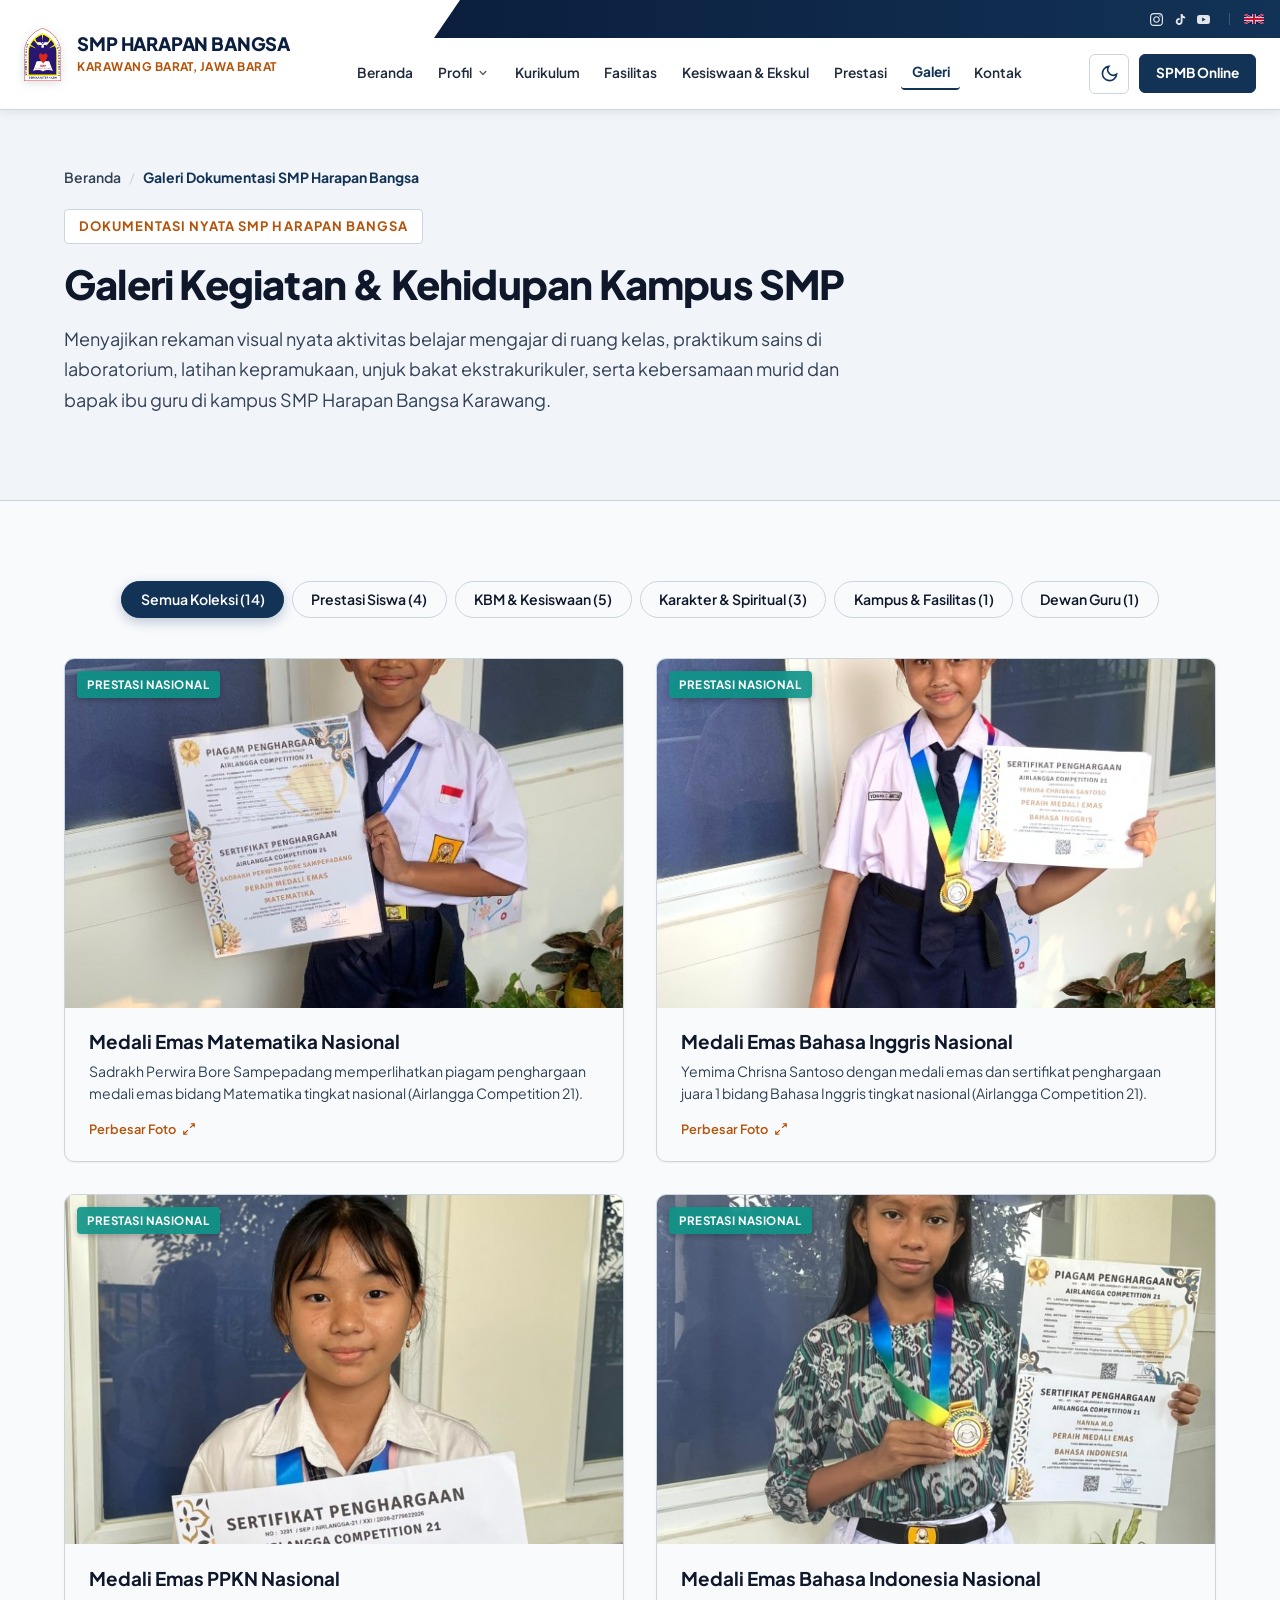
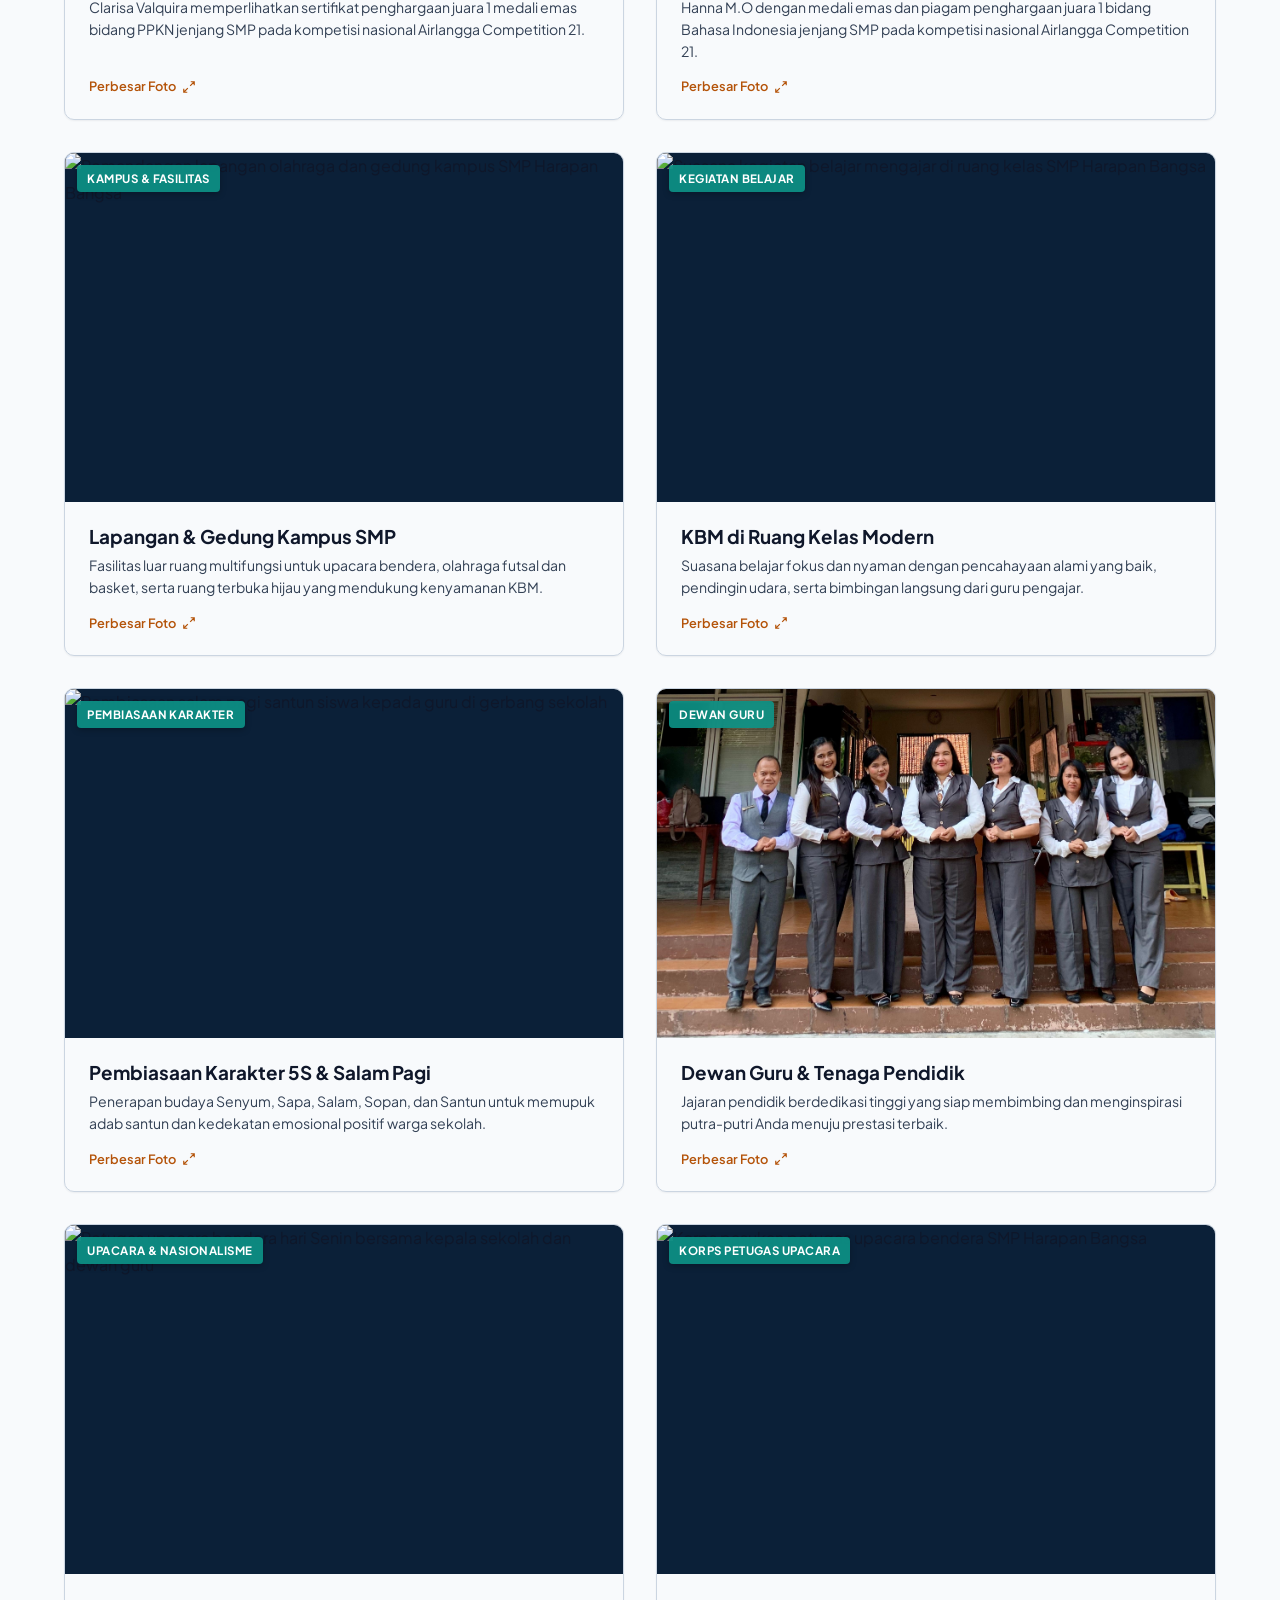
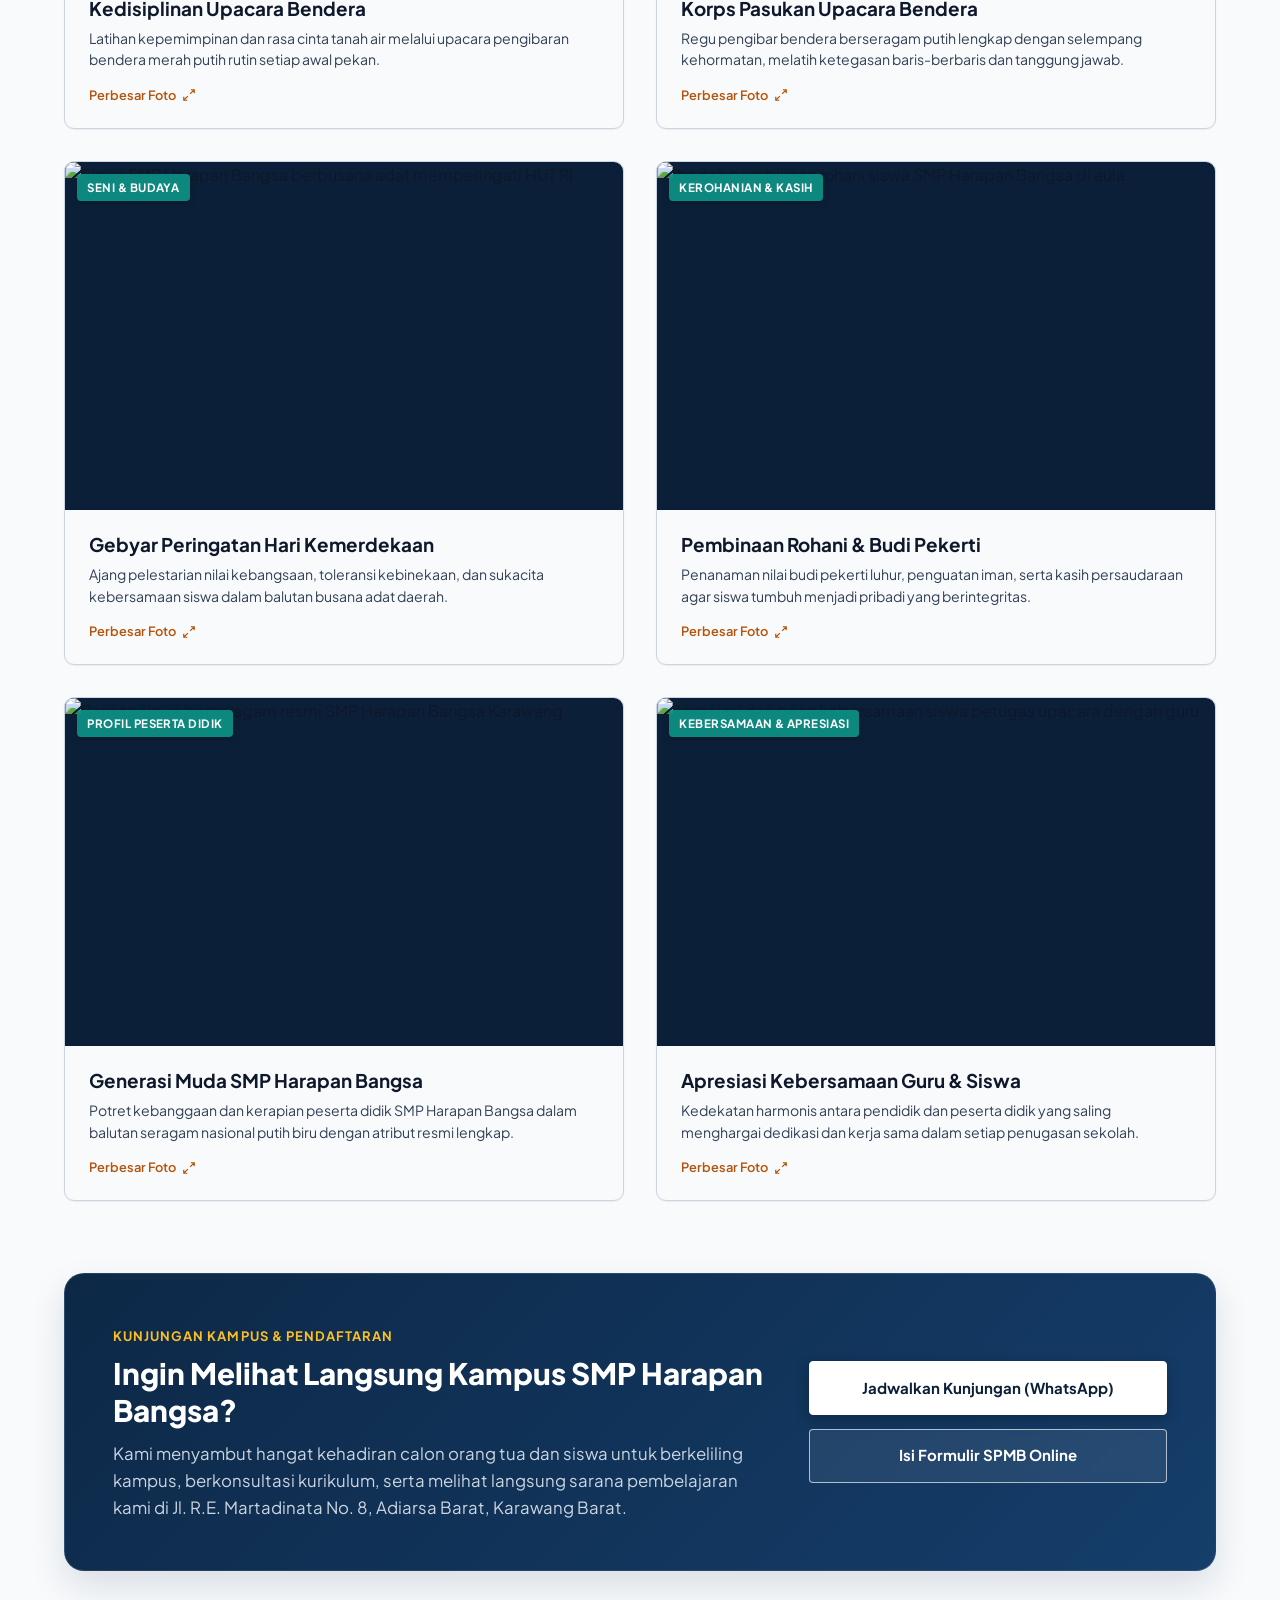
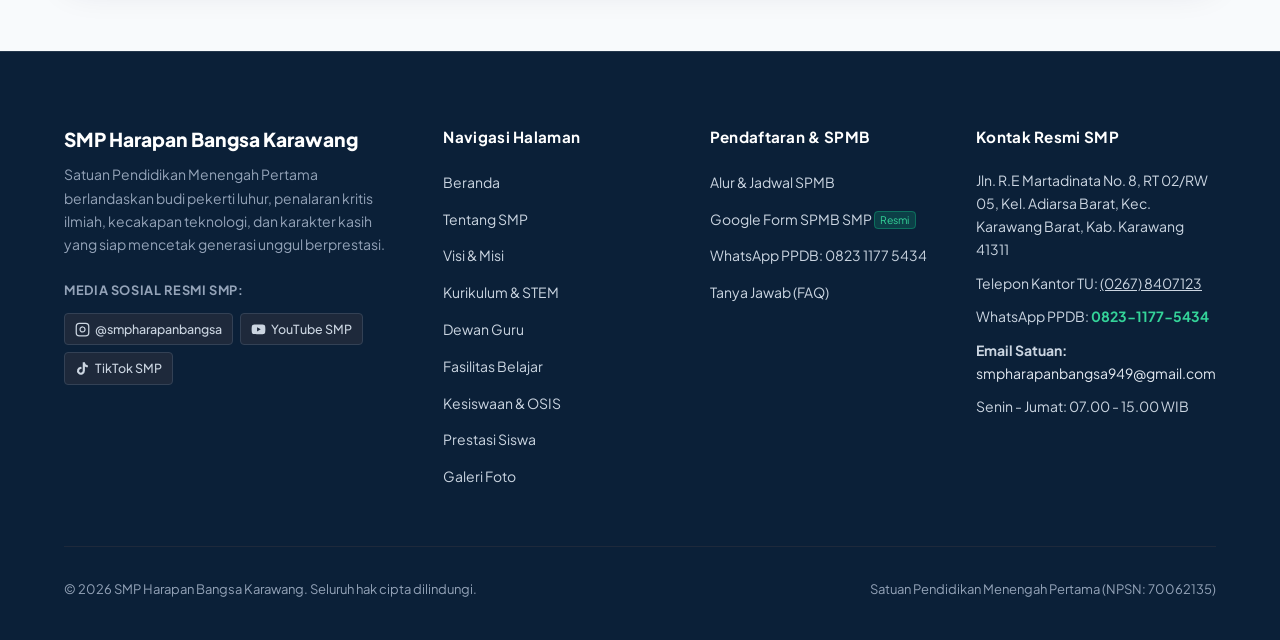
==== commit b6a7f9c3: "SMP HARAPAN BANGSA" ====
--- a/galeri.html
+++ b/galeri.html
@@ -224,8 +224,8 @@
 
         <!-- Kategori Filter Galeri -->
         <div class="gallery-filter-bar" role="tablist" aria-label="Kategori Galeri">
-          <button class="gallery-filter-btn active" data-filter="all" role="tab" aria-selected="true">Semua Koleksi (12)</button>
-          <button class="gallery-filter-btn" data-filter="prestasi" role="tab" aria-selected="false">Prestasi Siswa (2)</button>
+          <button class="gallery-filter-btn active" data-filter="all" role="tab" aria-selected="true">Semua Koleksi (14)</button>
+          <button class="gallery-filter-btn" data-filter="prestasi" role="tab" aria-selected="false">Prestasi Siswa (4)</button>
           <button class="gallery-filter-btn" data-filter="kegiatan" role="tab" aria-selected="false">KBM &amp; Kesiswaan (5)</button>
           <button class="gallery-filter-btn" data-filter="karakter" role="tab" aria-selected="false">Karakter &amp; Spiritual (3)</button>
           <button class="gallery-filter-btn" data-filter="fasilitas" role="tab" aria-selected="false">Kampus &amp; Fasilitas (1)</button>
@@ -267,6 +267,38 @@
             </div>
           </div>
 
+          <!-- 3. Prestasi: Clarisa Valquira -->
+          <div class="gallery-card" data-category="prestasi" data-img="assets/images/gallery/prestasi-clarisa-ppkn.jpg" data-title="Penghargaan Medali Emas PPKN Nasional" data-desc="Clarisa Valquira peraih Medali Emas Bidang PPKN Jenjang SMP pada Airlangga Competition 21 Tingkat Nasional.">
+            <div class="gallery-card-thumb">
+              <img src="assets/images/gallery/prestasi-clarisa-ppkn.jpg" alt="Clarisa Valquira peraih Medali Emas PPKN" loading="lazy">
+              <span class="gallery-card-badge gallery-badge-smp">Prestasi Nasional</span>
+            </div>
+            <div class="gallery-card-body">
+              <h3 class="gallery-card-title">Medali Emas PPKN Nasional</h3>
+              <p class="gallery-card-desc">Clarisa Valquira memperlihatkan sertifikat penghargaan juara 1 medali emas bidang PPKN jenjang SMP pada kompetisi nasional Airlangga Competition 21.</p>
+              <div class="gallery-card-action">
+                <span>Perbesar Foto</span>
+                <svg width="14" height="14" viewBox="0 0 24 24" fill="none" stroke="currentColor" stroke-width="2"><path d="M15 3h6v6M9 21H3v-6M21 3l-7 7M3 21l7-7"/></svg>
+              </div>
+            </div>
+          </div>
+
+          <!-- 4. Prestasi: Hanna M.O -->
+          <div class="gallery-card" data-category="prestasi" data-img="assets/images/gallery/prestasi-hanna-bahasa-indonesia.jpg" data-title="Penghargaan Medali Emas Bahasa Indonesia Nasional" data-desc="Hanna M.O peraih Medali Emas Bidang Bahasa Indonesia Jenjang SMP pada Airlangga Competition 21 Tingkat Nasional.">
+            <div class="gallery-card-thumb">
+              <img src="assets/images/gallery/prestasi-hanna-bahasa-indonesia.jpg" alt="Hanna M.O peraih Medali Emas Bahasa Indonesia" loading="lazy">
+              <span class="gallery-card-badge gallery-badge-smp">Prestasi Nasional</span>
+            </div>
+            <div class="gallery-card-body">
+              <h3 class="gallery-card-title">Medali Emas Bahasa Indonesia Nasional</h3>
+              <p class="gallery-card-desc">Hanna M.O dengan medali emas dan piagam penghargaan juara 1 bidang Bahasa Indonesia jenjang SMP pada kompetisi nasional Airlangga Competition 21.</p>
+              <div class="gallery-card-action">
+                <span>Perbesar Foto</span>
+                <svg width="14" height="14" viewBox="0 0 24 24" fill="none" stroke="currentColor" stroke-width="2"><path d="M15 3h6v6M9 21H3v-6M21 3l-7 7M3 21l7-7"/></svg>
+              </div>
+            </div>
+          </div>
+
           <!-- 3. Fasilitas: Lapangan & Gedung -->
           <div class="gallery-card" data-category="fasilitas" data-img="https://res.cloudinary.com/tj778flw/image/upload/v1793326288/WhatsApp_Image_2026-10-30_at_08.16.54.jpg" data-title="Lapangan Olahraga &amp; Gedung Kampus SMP Harapan Bangsa" data-desc="Pemandangan area lapangan serbaguna yang asri dan gedung bertingkat SMP Harapan Bangsa Karawang yang tertata rapi dengan pepohonan rindang.">
             <div class="gallery-card-thumb">
@@ -316,9 +348,9 @@
           </div>
 
           <!-- 6. Guru: Dewan Guru & Tenaga Pendidik -->
-          <div class="gallery-card" data-category="guru" data-img="https://res.cloudinary.com/tj778flw/image/upload/v1793326283/WhatsApp_Image_2026-10-30_at_08.16.52_1.jpg" data-title="Dewan Guru &amp; Tenaga Pendidik SMP Harapan Bangsa" data-desc="Kepala Sekolah Ibu Juliana Ruth Mathilda Hutapea, S.Th. bersama jajaran dewan guru berseragam rapi di kampus SMP Harapan Bangsa Karawang.">
-            <div class="gallery-card-thumb">
-              <img src="https://res.cloudinary.com/tj778flw/image/upload/v1793326283/WhatsApp_Image_2026-10-30_at_08.16.52_1.jpg" alt="Foto bersama Dewan Guru dan Kepala Sekolah SMP Harapan Bangsa" loading="lazy">
+          <div class="gallery-card" data-category="guru" data-img="assets/images/gallery/dewan-guru-smp.jpg" data-title="Dewan Guru &amp; Tenaga Pendidik SMP Harapan Bangsa" data-desc="Kepala Sekolah Ibu Juliana Ruth Mathilda Hutapea, S.Th. bersama jajaran dewan guru berseragam rapi di kampus SMP Harapan Bangsa Karawang.">
+            <div class="gallery-card-thumb">
+              <img src="assets/images/gallery/dewan-guru-smp.jpg" alt="Foto bersama Dewan Guru dan Kepala Sekolah SMP Harapan Bangsa" loading="lazy">
               <span class="gallery-card-badge gallery-badge-smp">Dewan Guru</span>
             </div>
             <div class="gallery-card-body">
--- a/css/style.css
+++ b/css/style.css
@@ -4648,17 +4648,17 @@
 .guru-hero-img-wrap {
   position: relative;
   width: 100%;
-  max-height: 520px;
+  aspect-ratio: 16 / 10;
+  max-height: 580px;
   overflow: hidden;
   background-color: #0b2038;
 }
 
 .guru-hero-img {
   width: 100%;
-  height: auto;
-  max-height: 520px;
+  height: 100%;
   object-fit: cover;
-  object-position: center 25%;
+  object-position: center center;
   display: block;
 }
 
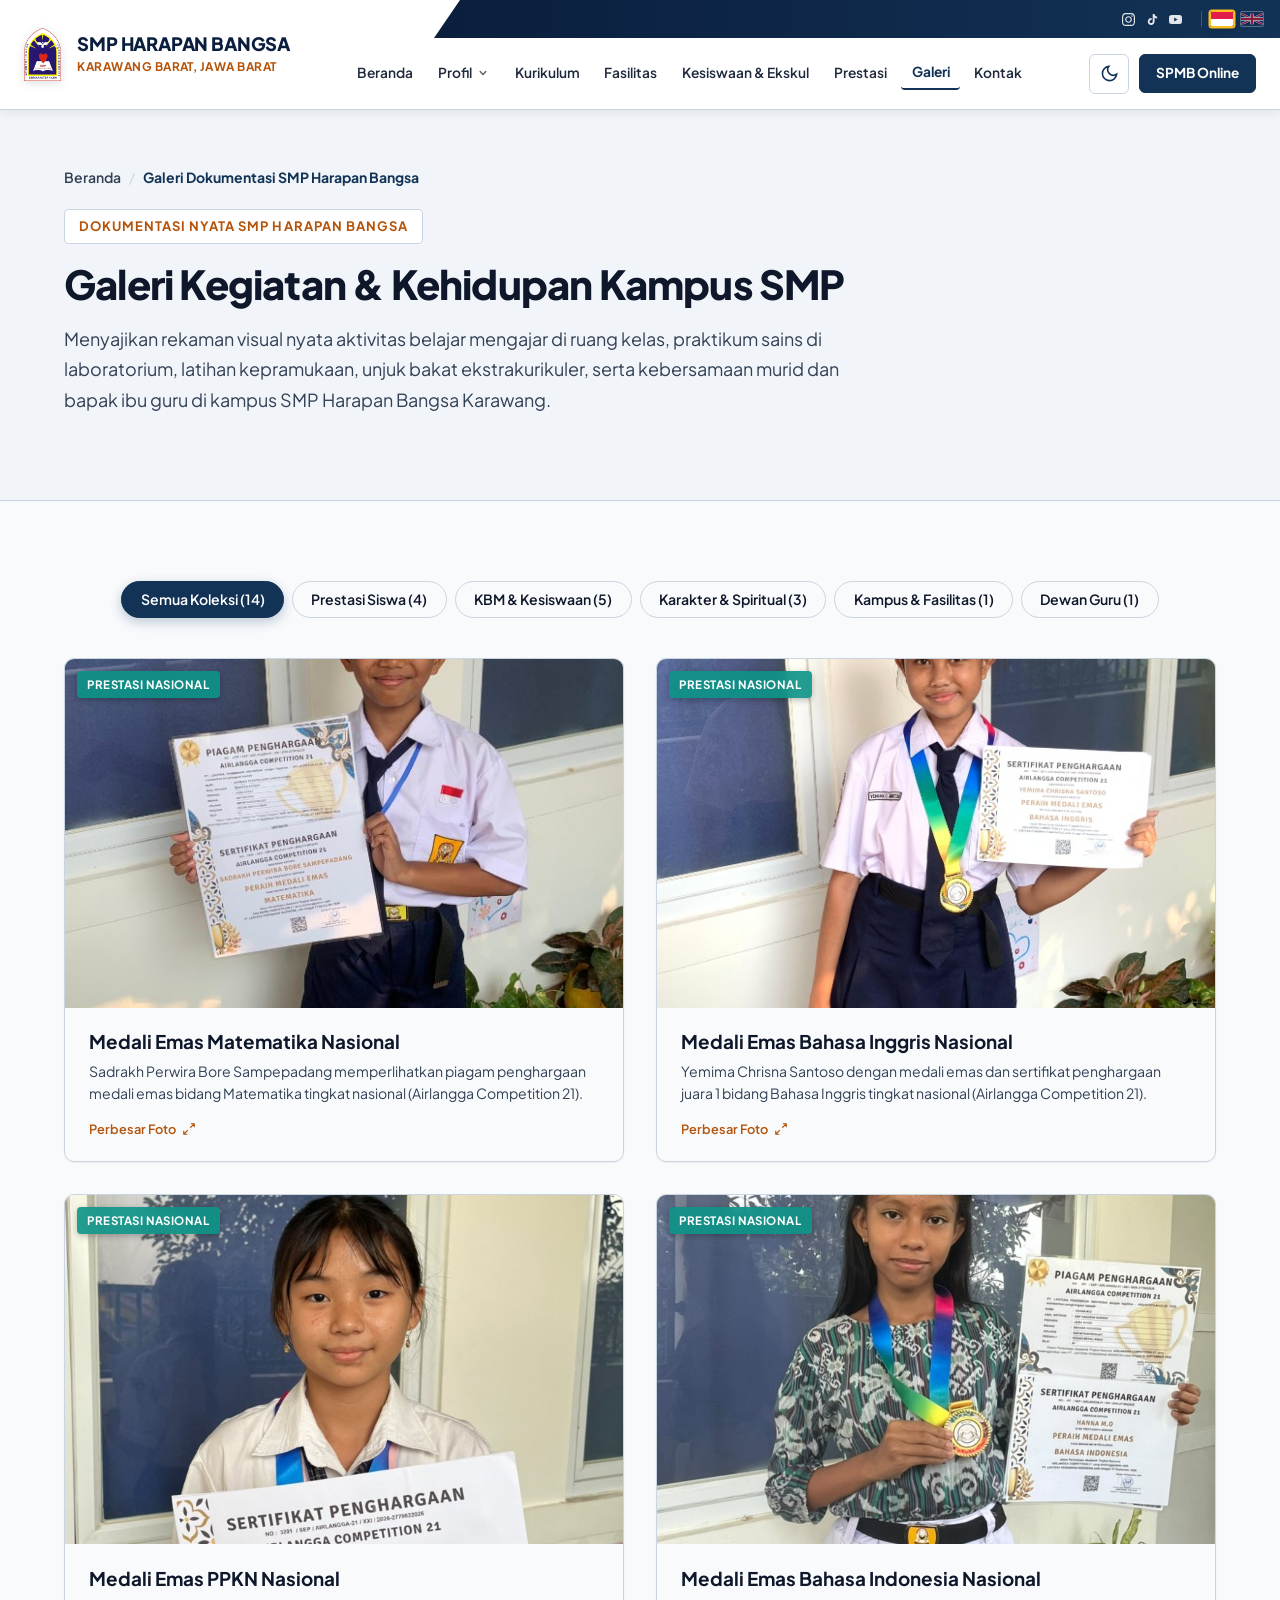
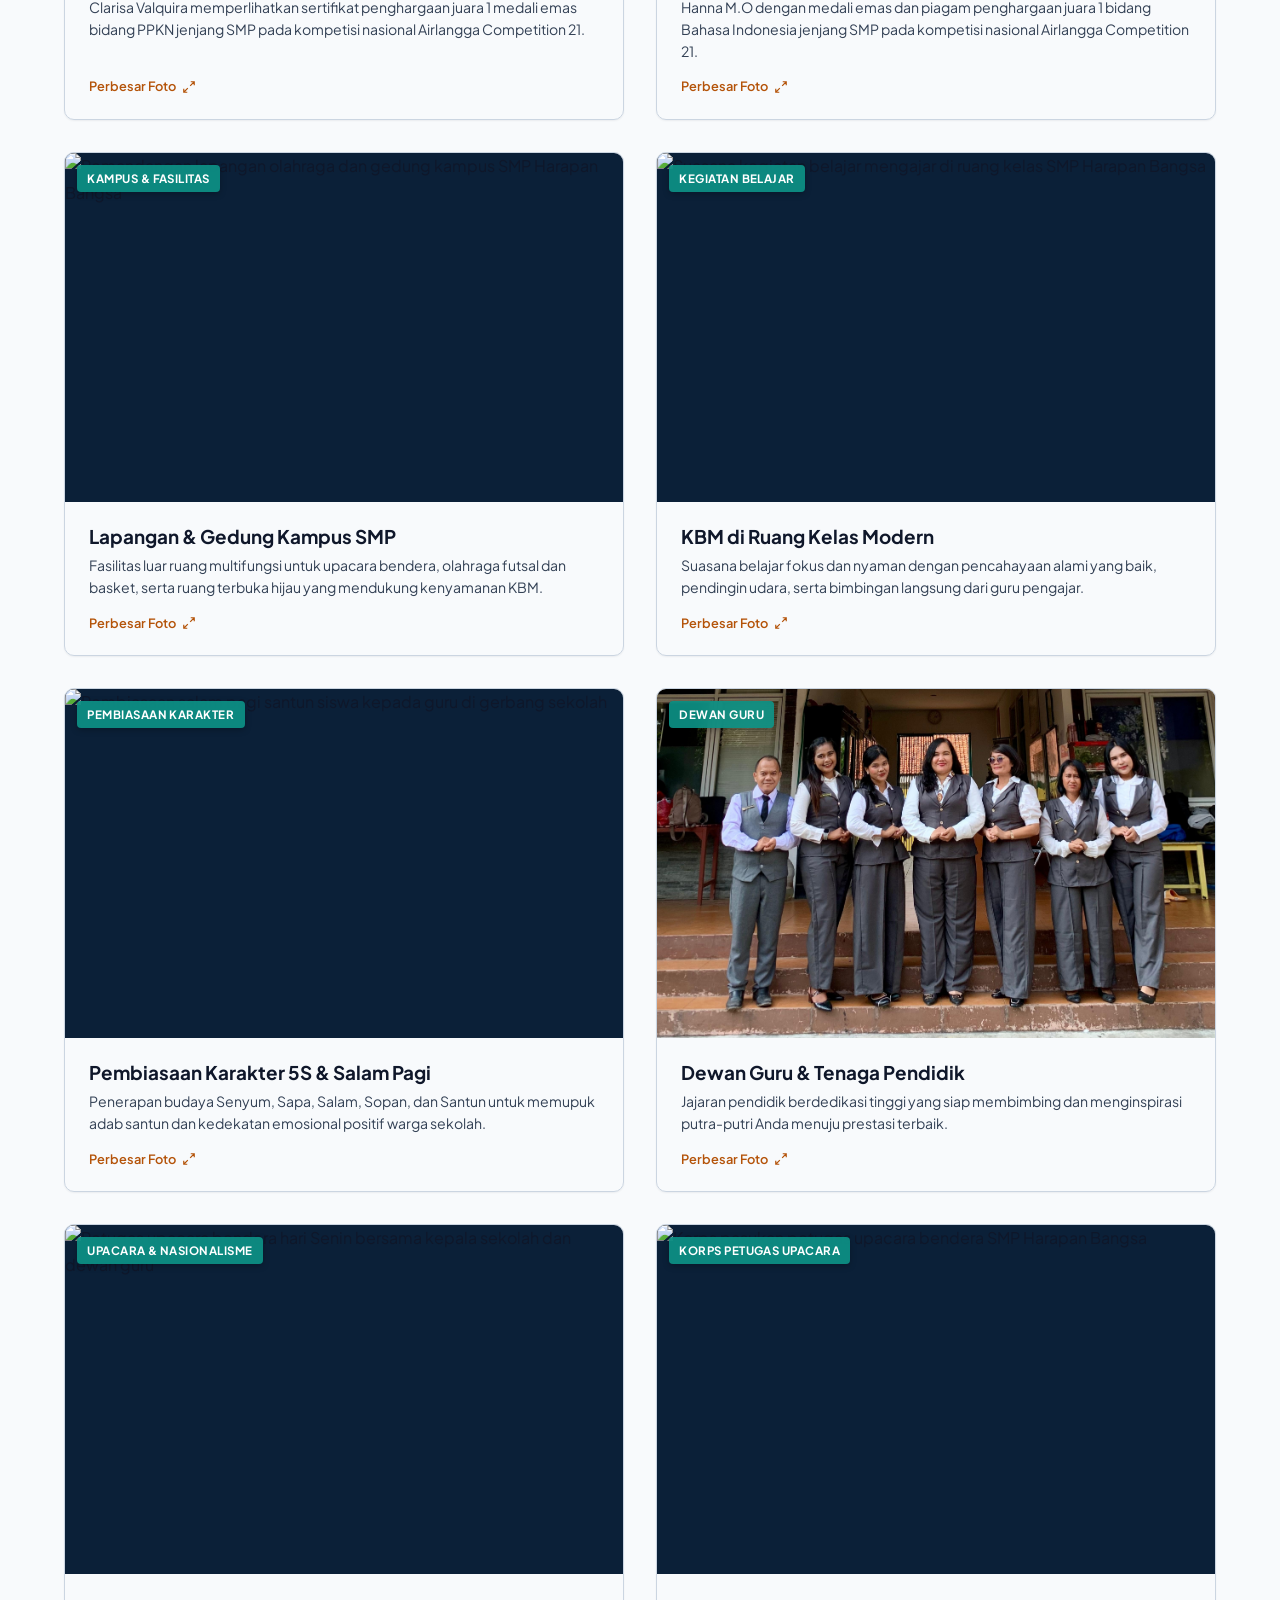
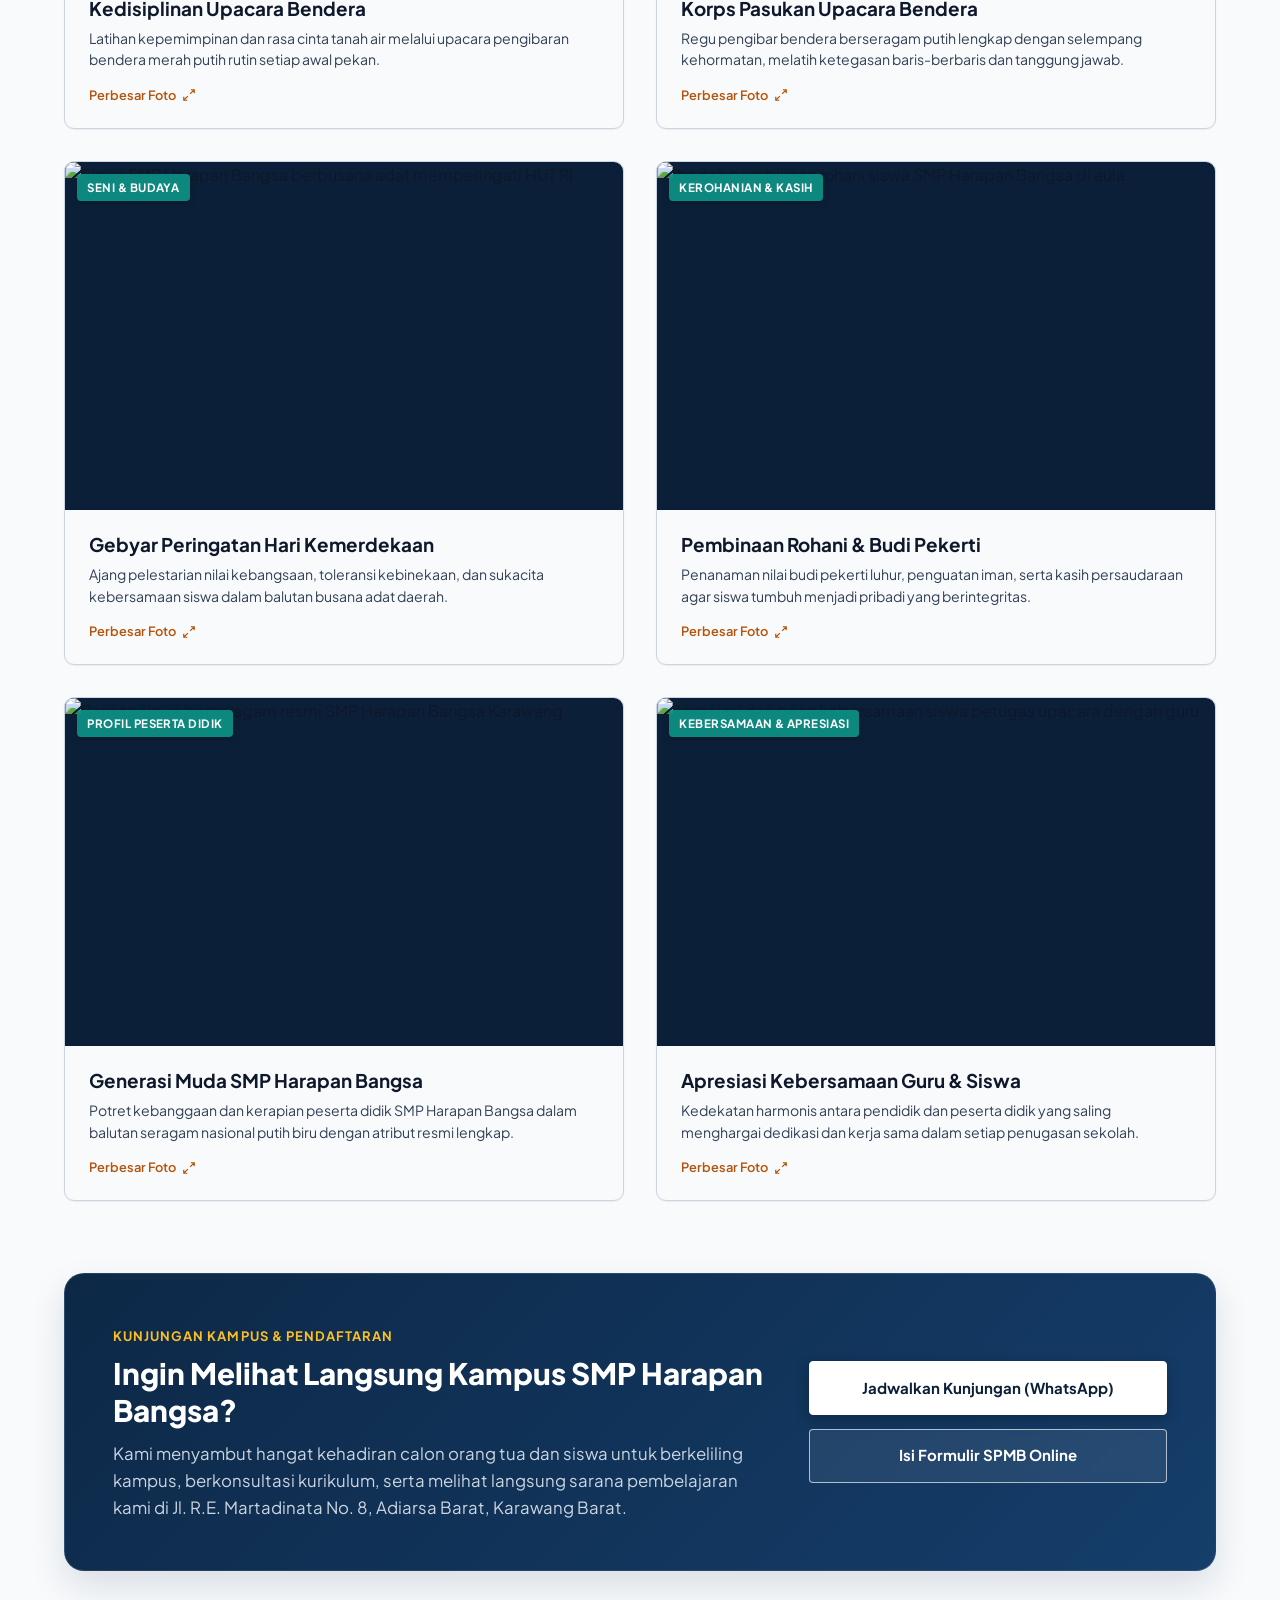
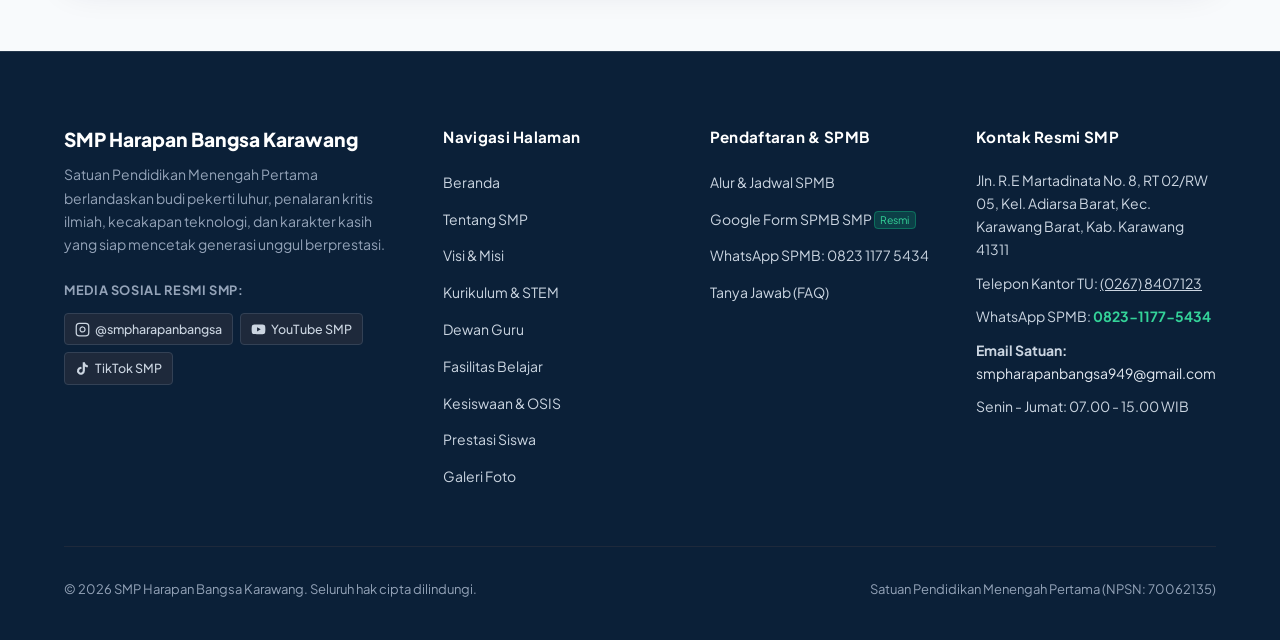
==== commit 164d8321: "Google Seach Console" ====
--- a/galeri.html
+++ b/galeri.html
@@ -471,7 +471,7 @@
             </p>
           </div>
           <div class="spmb-cta-actions">
-            <a href="https://wa.me/6282311775434?text=Halo%20Admin%20PPDB%20SMP%20Harapan%20Bangsa%20Karawang%2C%20saya%20ingin%20jadwalkan%20kunjungan%20sekolah"
+            <a href="https://wa.me/6282311775434?text=Halo%20Admin%20SPMB%20SMP%20Harapan%20Bangsa%20Karawang%2C%20saya%20ingin%20jadwalkan%20kunjungan%20sekolah"
               target="_blank" rel="noopener noreferrer" class="btn btn-hero-primary" style="text-align: center;">
               Jadwalkan Kunjungan (WhatsApp)
             </a>
@@ -553,7 +553,7 @@
                 target="_blank" rel="noopener noreferrer" class="footer-nav-link" data-action="register-smp"
                 data-jenjang="SMP">Google Form SPMB SMP <span class="admin-tag-mini"
                   style="background-color: rgba(16,185,129,0.2); color: #34d399; border-color: rgba(16,185,129,0.4);">Resmi</span></a></li>
-            <li><a href="https://wa.me/6282311775434" target="_blank" rel="noopener noreferrer" class="footer-nav-link">WhatsApp PPDB: 0823 1177 5434</a></li>
+            <li><a href="https://wa.me/6282311775434" target="_blank" rel="noopener noreferrer" class="footer-nav-link">WhatsApp SPMB: 0823 1177 5434</a></li>
             <li><a href="index.html#faq" class="footer-nav-link">Tanya Jawab (FAQ)</a></li>
           </ul>
         </div>
@@ -563,7 +563,7 @@
           <ul class="footer-nav-list">
             <li class="footer-nav-link">Jln. R.E Martadinata No. 8, RT 02/RW 05, Kel. Adiarsa Barat, Kec. Karawang Barat, Kab. Karawang 41311</li>
             <li class="footer-nav-link">Telepon Kantor TU: <a href="tel:02678407123" style="color: inherit; text-decoration: underline;">(0267) 8407123</a></li>
-            <li class="footer-nav-link">WhatsApp PPDB: <a href="https://wa.me/6282311775434" target="_blank" rel="noopener noreferrer" style="color: #34d399; font-weight: 700;">0823-1177-5434</a></li>
+            <li class="footer-nav-link">WhatsApp SPMB: <a href="https://wa.me/6282311775434" target="_blank" rel="noopener noreferrer" style="color: #34d399; font-weight: 700;">0823-1177-5434</a></li>
             <li class="footer-nav-link">
               <strong>Email Satuan:</strong><br>
               <a href="mailto:smpharapanbangsa949@gmail.com" class="email-val-link">smpharapanbangsa949@gmail.com</a>
--- a/css/style.css
+++ b/css/style.css
@@ -3743,34 +3743,44 @@
 /* Language Switcher Notification Toast */
 .lang-toast {
   position: fixed;
-  bottom: 2rem;
+  bottom: 5.5rem;
   right: 2rem;
   background-color: #0b2038;
   color: #ffffff;
-  padding: 0.85rem 1.35rem;
-  border-radius: var(--radius-md);
+  padding: 0.9rem 1.45rem;
+  border-radius: var(--radius-md, 10px);
   font-size: 0.88rem;
   font-weight: 600;
-  box-shadow: 0 10px 25px rgba(0, 0, 0, 0.28);
+  box-shadow: 0 12px 28px rgba(0, 0, 0, 0.35);
   border-left: 4px solid #fbbf24;
   z-index: 10000;
   display: flex;
   align-items: center;
   gap: 0.65rem;
   opacity: 0;
-  transform: translateY(20px);
+  transform: translateY(24px) scale(0.96);
   pointer-events: none;
-  transition: opacity 0.3s ease, transform 0.3s ease;
+  transition: opacity 0.35s cubic-bezier(0.16, 1, 0.3, 1), transform 0.35s cubic-bezier(0.16, 1, 0.3, 1);
+}
+
+@media (max-width: 640px) {
+  .lang-toast {
+    bottom: 5rem;
+    right: 1rem;
+    left: 1rem;
+    justify-content: center;
+    text-align: center;
+  }
 }
 
 [data-theme="dark"] .lang-toast {
   background-color: #123356;
-  box-shadow: 0 10px 25px rgba(0, 0, 0, 0.45);
+  box-shadow: 0 12px 28px rgba(0, 0, 0, 0.55);
 }
 
 .lang-toast.show {
   opacity: 1;
-  transform: translateY(0);
+  transform: translateY(0) scale(1);
 }
 
 /* ==========================================================================
@@ -4692,3 +4702,67 @@
   line-height: 1.55;
   margin: 0;
 }
+
+
+/* Language Switcher Badges (ID & EN) */
+.flag-badge {
+  display: inline-flex;
+  flex-direction: column;
+  width: 24px;
+  height: 16px;
+  padding: 0;
+  border: 1px solid rgba(255, 255, 255, 0.45);
+  border-radius: 2px;
+  cursor: pointer;
+  background: transparent;
+  overflow: hidden;
+  transition: transform 0.2s ease, border-color 0.2s ease, box-shadow 0.2s ease, opacity 0.2s ease;
+  vertical-align: middle;
+  flex-shrink: 0;
+  opacity: 0.65;
+}
+
+.flag-badge:hover {
+  opacity: 1;
+  transform: scale(1.08);
+  border-color: #ffffff;
+}
+
+.flag-badge.active {
+  opacity: 1;
+  border-color: #fbbf24;
+  box-shadow: 0 0 0 1.5px #fbbf24, 0 2px 4px rgba(0, 0, 0, 0.3);
+}
+
+/* Indonesian Flag (Red & White) */
+.flag-badge.flag-id {
+  position: relative;
+}
+
+.flag-stripe-red {
+  display: block;
+  width: 100%;
+  height: 50%;
+  background-color: #e11d48;
+}
+
+.flag-stripe-white {
+  display: block;
+  width: 100%;
+  height: 50%;
+  background-color: #ffffff;
+}
+
+/* UK Flag SVG */
+.flag-badge.flag-en {
+  display: inline-flex;
+  align-items: center;
+  justify-content: center;
+}
+
+.flag-svg-en {
+  display: block;
+  width: 100%;
+  height: 100%;
+  object-fit: cover;
+}
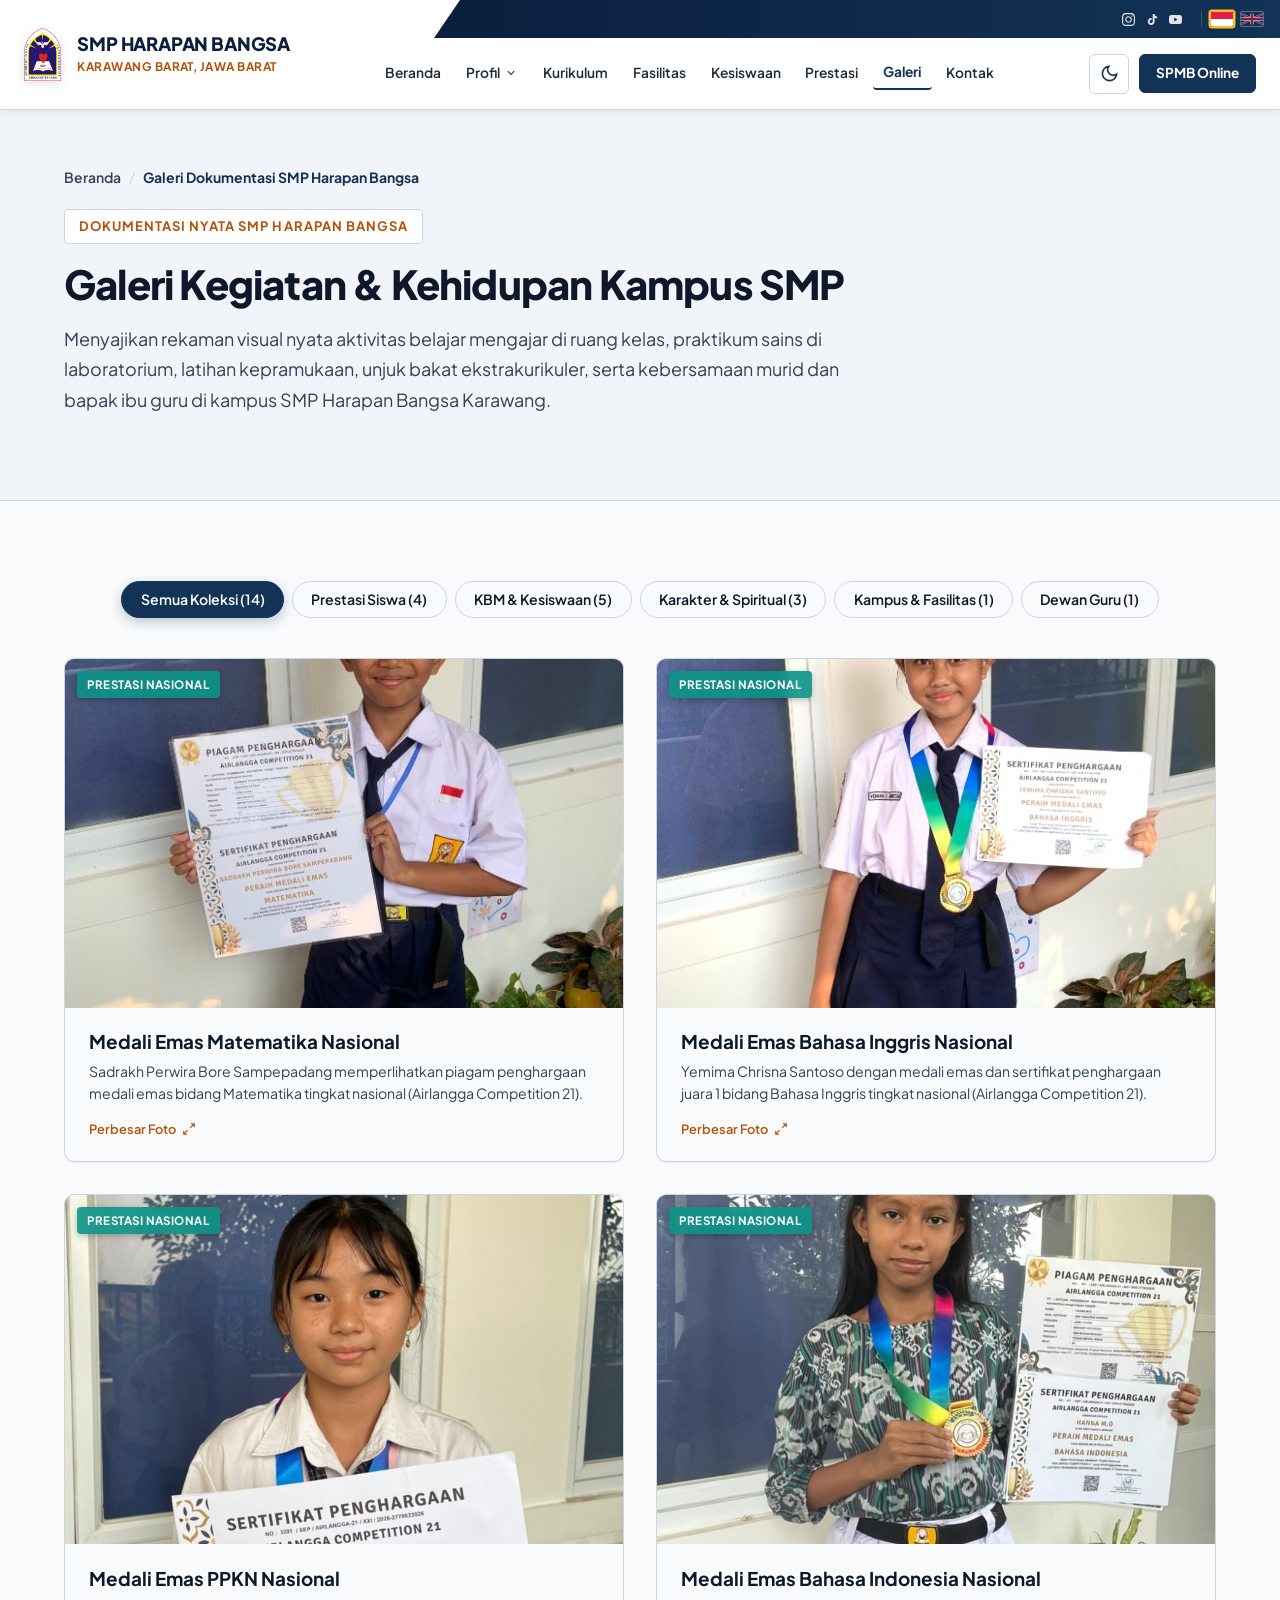
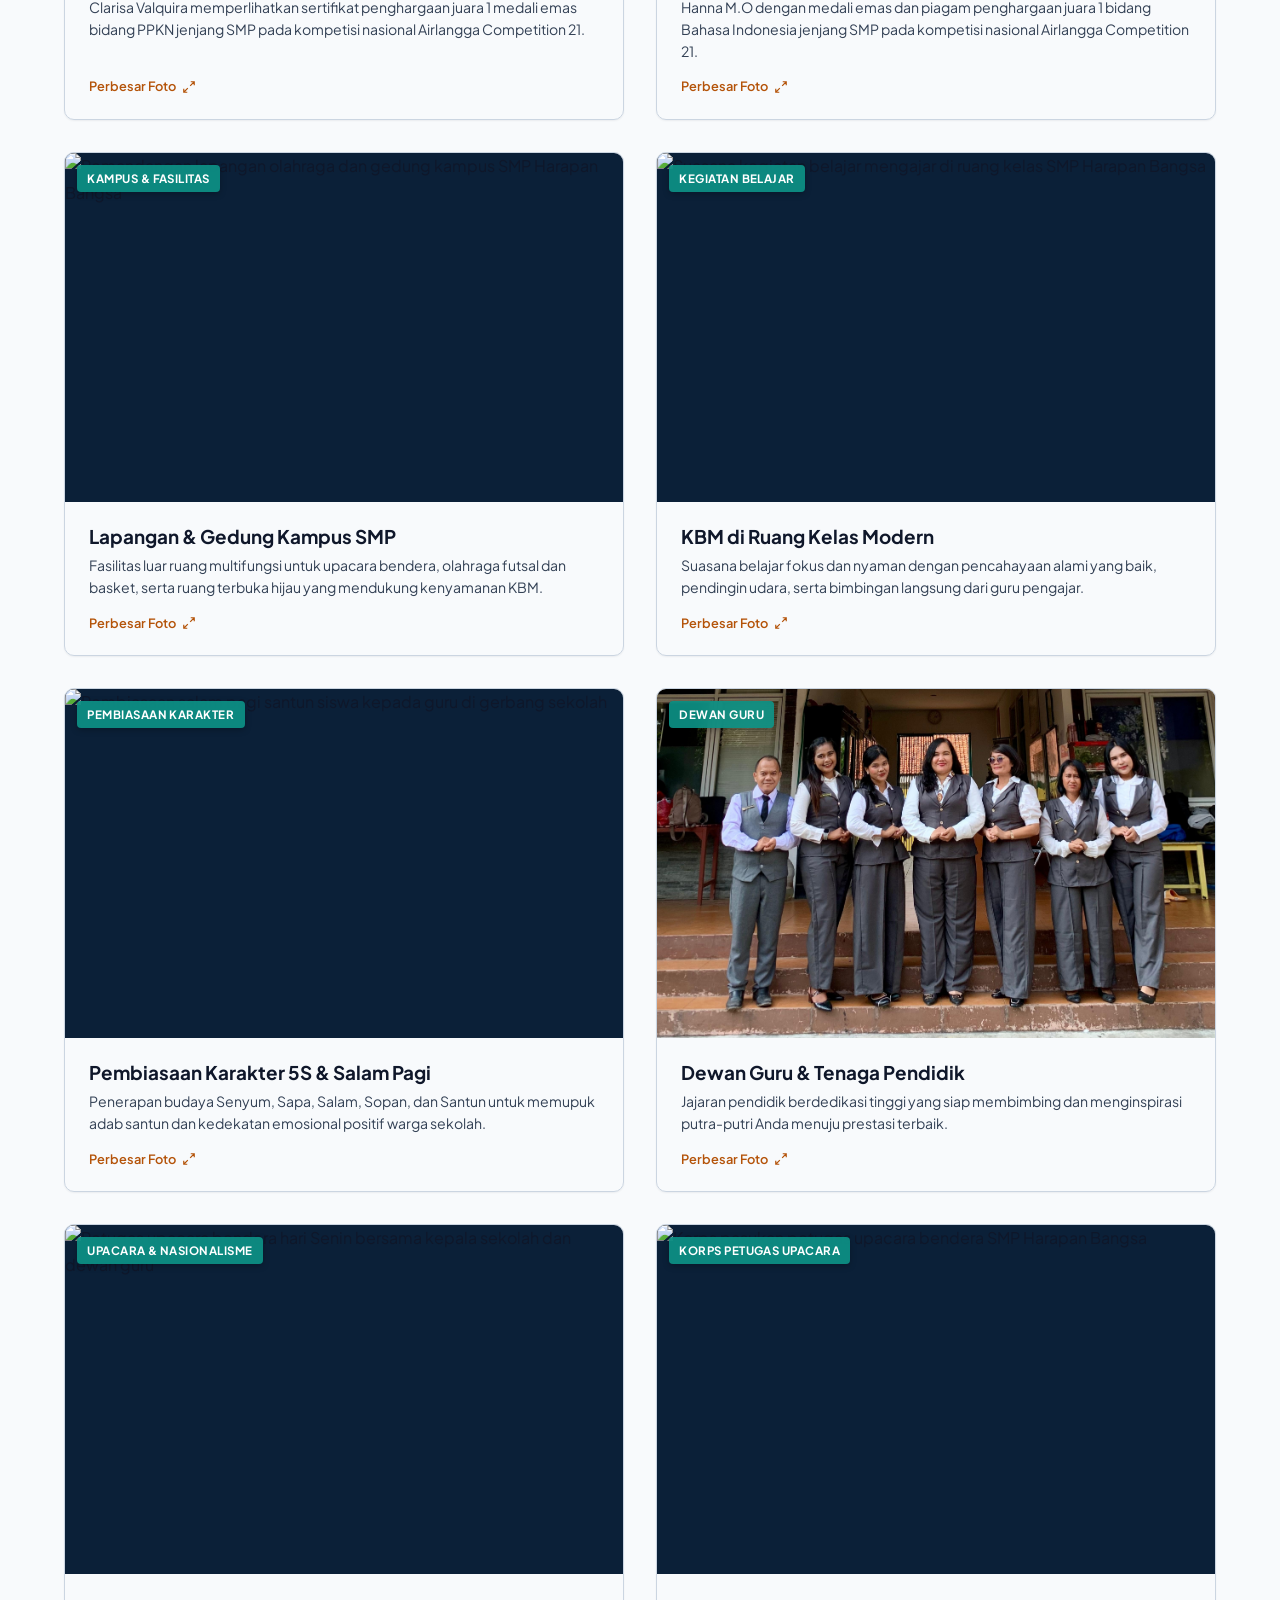
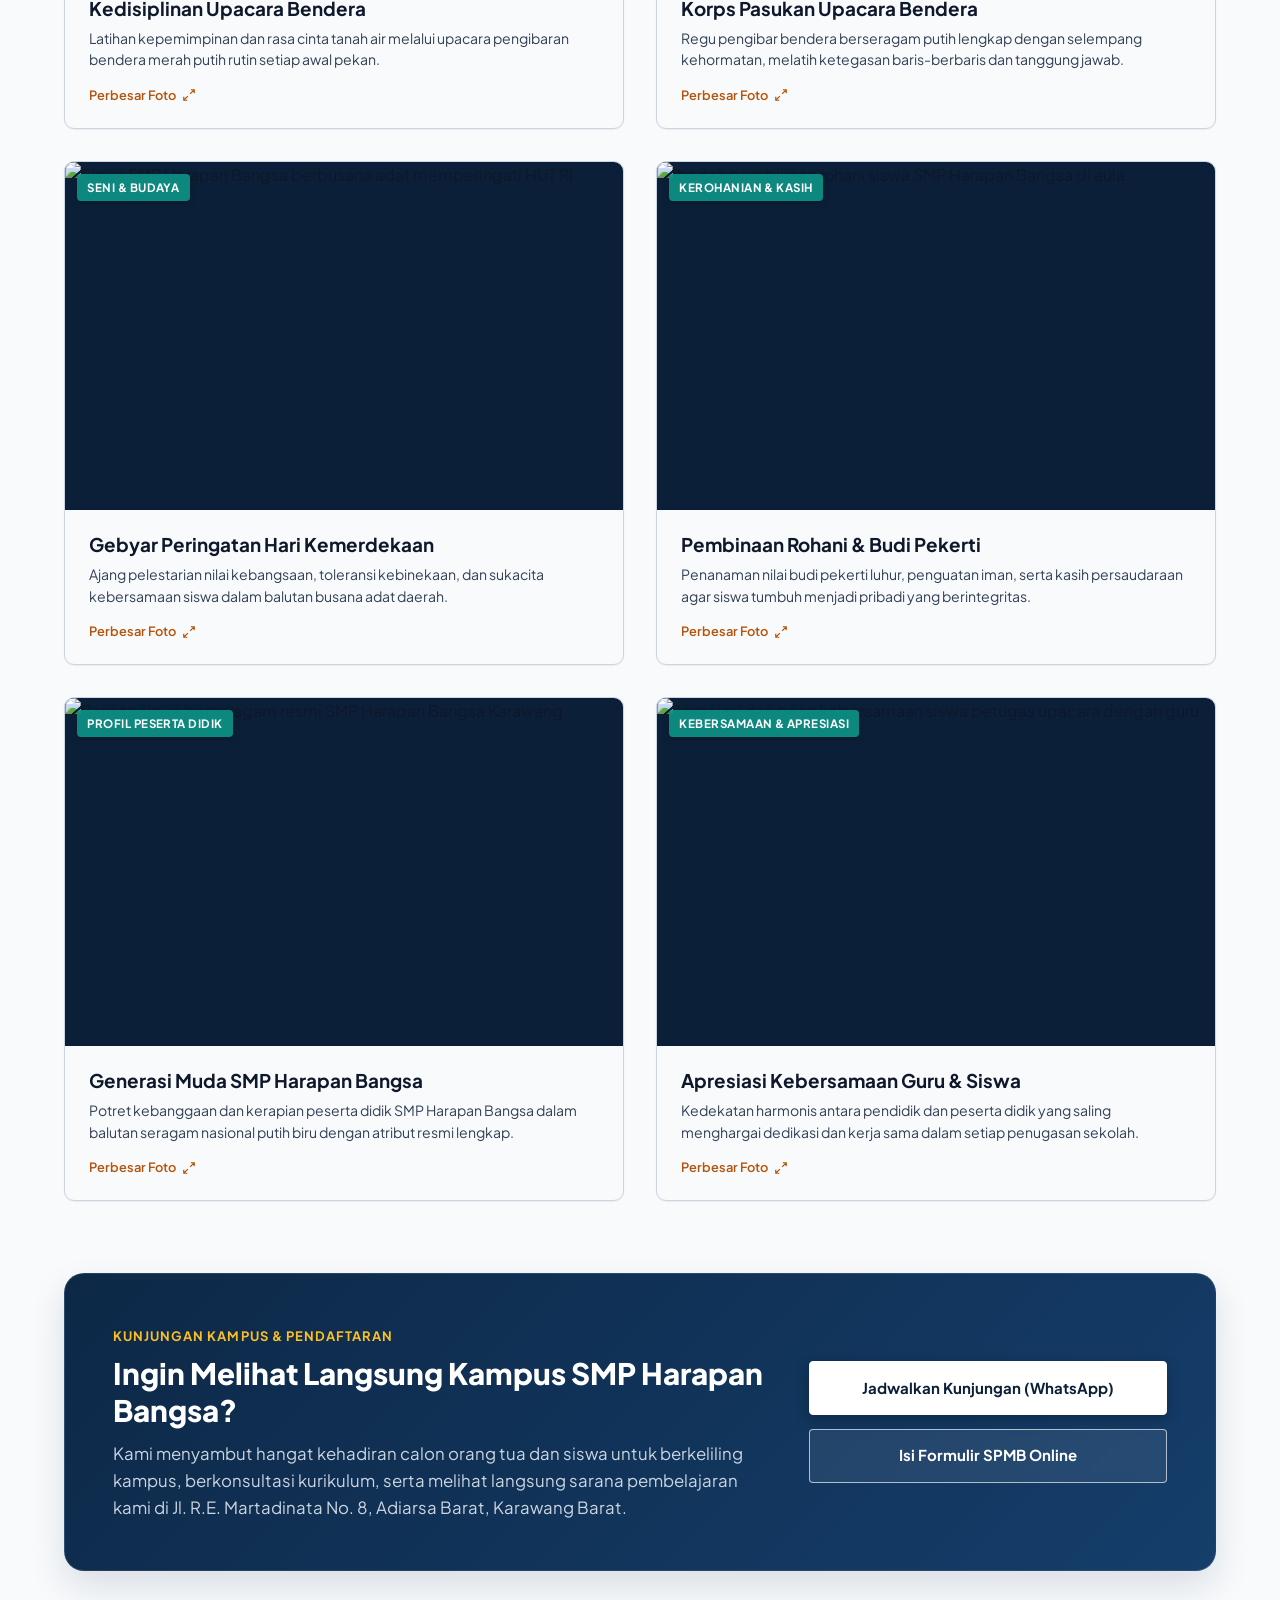
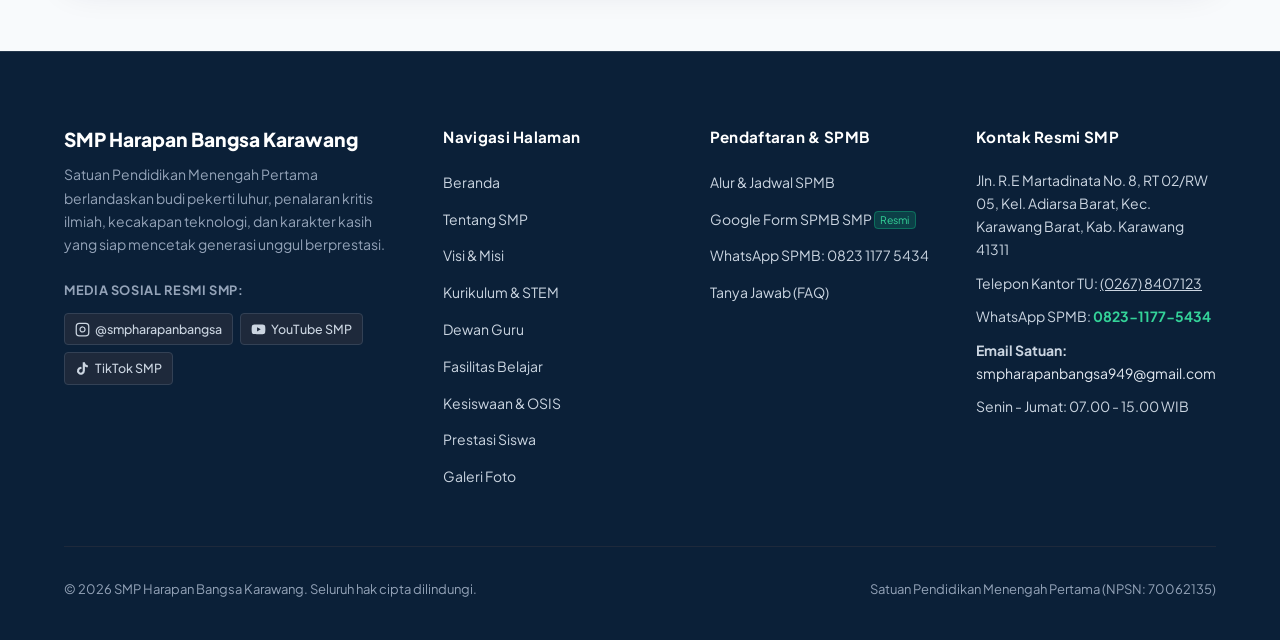
==== commit 04f6f544: "Update Fitur Bahasa Inggris" ====
--- a/galeri.html
+++ b/galeri.html
@@ -38,7 +38,7 @@
   <link rel="stylesheet" href="css/style.css">
 </head>
 
-<body>
+<body data-page="gallery">
 
     <!-- Header / Navigation Bar -->
   <header class="header" id="header">
@@ -55,7 +55,7 @@
             </div>
           </div>
           <div class="topbar-right-group">
-            <div class="topbar-socials" aria-label="Media Sosial Resmi SMP Harapan Bangsa">
+            <div class="topbar-socials" aria-label="Media Sosial Resmi SMP Harapan Bangsa" data-i18n-aria="topbar_socials_aria">
               <a href="https://www.instagram.com/smpharapanbangsa?stkn=Z285eXR5M2R0OXFt" target="_blank" rel="noopener noreferrer"
                 class="topbar-social-link" title="Instagram Resmi @smpharapanbangsa" aria-label="Instagram Resmi SMP Harapan Bangsa">
                 <svg width="13" height="13" viewBox="0 0 24 24" fill="currentColor">
@@ -79,7 +79,7 @@
               </a>
             </div>
             <!-- Language Flags (Indonesia / English) -->
-            <div class="topbar-flags" title="Pilihan Bahasa / Select Language">
+            <div class="topbar-flags" title="Pilihan Bahasa / Select Language" data-i18n-title="topbar_flags_title">
               <button type="button" class="flag-badge flag-id active" data-lang="id" title="Bahasa Indonesia" aria-label="Bahasa Indonesia">
                 <span class="flag-stripe-red"></span>
                 <span class="flag-stripe-white"></span>
@@ -108,8 +108,8 @@
     <div class="header-main">
       <div class="container header-container">
         <!-- School Brand -->
-        <a href="index.html#beranda" class="brand-link" aria-label="Beranda SMP Harapan Bangsa Karawang">
-          <img src="assets/images/logo-smp-harapan-bangsa.png" alt="Logo Resmi SMP Harapan Bangsa Karawang" class="brand-logo-img">
+        <a href="index.html#beranda" class="brand-link" aria-label="Beranda SMP Harapan Bangsa Karawang" data-i18n-aria="brand_aria">
+          <img src="assets/images/logo-smp-harapan-bangsa.png" alt="Logo Resmi SMP Harapan Bangsa Karawang" data-i18n-alt="brand_logo_alt" class="brand-logo-img">
           <div class="brand-title-group">
             <span class="brand-name">SMP HARAPAN BANGSA</span>
             <span class="brand-sub" data-i18n="brand_sub">Karawang Barat, Jawa Barat</span>
@@ -117,7 +117,7 @@
         </a>
 
         <!-- Navigation Menu -->
-        <nav class="nav-menu" id="navMenu" aria-label="Menu Utama">
+        <nav class="nav-menu" id="navMenu" aria-label="Menu Utama" data-i18n-aria="nav_main_aria">
           <div class="nav-menu-links">
             <a href="index.html#beranda" class="nav-link" data-i18n="nav_home">Beranda</a>
 
@@ -157,7 +157,8 @@
         <div class="header-utilities">
           <!-- Dual Theme Toggle -->
           <button class="header-icon-btn theme-toggle-btn" id="themeToggleBtn"
-            aria-label="Ganti tema tampilan terang atau gelap" title="Ganti Tema">
+            aria-label="Ganti tema tampilan terang atau gelap" data-i18n-aria="theme_toggle_aria"
+            title="Ganti Tema" data-i18n-title="theme_toggle_title">
             <svg class="theme-icon-light" viewBox="0 0 24 24" fill="none" stroke="currentColor" stroke-width="2"
               aria-hidden="true">
               <circle cx="12" cy="12" r="5"></circle>
@@ -184,8 +185,8 @@
           </a>
 
           <!-- Mobile Menu Toggle Button -->
-          <button class="nav-toggle" id="navToggle" aria-label="Buka menu navigasi" aria-expanded="false"
-            aria-controls="navMenu">
+          <button class="nav-toggle" id="navToggle" aria-label="Buka menu navigasi" data-i18n-aria="nav_toggle_aria"
+            aria-expanded="false" aria-controls="navMenu">
             <span class="nav-toggle-bar"></span>
             <span class="nav-toggle-bar"></span>
             <span class="nav-toggle-bar"></span>
@@ -200,18 +201,18 @@
     <section class="page-hero">
       <div class="container">
         <!-- Breadcrumbs -->
-        <nav class="breadcrumb-nav" aria-label="Navigasi Jejak Halaman">
+        <nav class="breadcrumb-nav" aria-label="Navigasi Jejak Halaman" data-i18n-aria="gal_bc_aria">
           <ol class="breadcrumb-list">
-            <li><a href="index.html" class="breadcrumb-link">Beranda</a></li>
+            <li><a href="index.html" class="breadcrumb-link" data-i18n="gal_bc_home">Beranda</a></li>
             <li class="breadcrumb-separator">/</li>
-            <li class="breadcrumb-current" aria-current="page">Galeri Dokumentasi SMP Harapan Bangsa</li>
+            <li class="breadcrumb-current" aria-current="page" data-i18n="gal_bc_current">Galeri Dokumentasi SMP Harapan Bangsa</li>
           </ol>
         </nav>
 
         <div style="max-width: 820px;">
-          <span class="page-hero-badge">Dokumentasi Nyata SMP Harapan Bangsa</span>
-          <h1 class="page-hero-title">Galeri Kegiatan &amp; Kehidupan Kampus SMP</h1>
-          <p class="page-hero-lead">
+          <span class="page-hero-badge" data-i18n="gal_hero_badge">Dokumentasi Nyata SMP Harapan Bangsa</span>
+          <h1 class="page-hero-title" data-i18n="gal_hero_title">Galeri Kegiatan &amp; Kehidupan Kampus SMP</h1>
+          <p class="page-hero-lead" data-i18n="gal_hero_lead">
             Menyajikan rekaman visual nyata aktivitas belajar mengajar di ruang kelas, praktikum sains di laboratorium, latihan kepramukaan, unjuk bakat ekstrakurikuler, serta kebersamaan murid dan bapak ibu guru di kampus SMP Harapan Bangsa Karawang.
           </p>
         </div>
@@ -223,238 +224,238 @@
       <div class="container">
 
         <!-- Kategori Filter Galeri -->
-        <div class="gallery-filter-bar" role="tablist" aria-label="Kategori Galeri">
-          <button class="gallery-filter-btn active" data-filter="all" role="tab" aria-selected="true">Semua Koleksi (14)</button>
-          <button class="gallery-filter-btn" data-filter="prestasi" role="tab" aria-selected="false">Prestasi Siswa (4)</button>
-          <button class="gallery-filter-btn" data-filter="kegiatan" role="tab" aria-selected="false">KBM &amp; Kesiswaan (5)</button>
-          <button class="gallery-filter-btn" data-filter="karakter" role="tab" aria-selected="false">Karakter &amp; Spiritual (3)</button>
-          <button class="gallery-filter-btn" data-filter="fasilitas" role="tab" aria-selected="false">Kampus &amp; Fasilitas (1)</button>
-          <button class="gallery-filter-btn" data-filter="guru" role="tab" aria-selected="false">Dewan Guru (1)</button>
+        <div class="gallery-filter-bar" role="tablist" aria-label="Kategori Galeri" data-i18n-aria="gal_filter_aria">
+          <button class="gallery-filter-btn active" data-filter="all" role="tab" aria-selected="true" data-i18n="gal_filter_all">Semua Koleksi (14)</button>
+          <button class="gallery-filter-btn" data-filter="prestasi" role="tab" aria-selected="false" data-i18n="gal_filter_ach">Prestasi Siswa (4)</button>
+          <button class="gallery-filter-btn" data-filter="kegiatan" role="tab" aria-selected="false" data-i18n="gal_filter_act">KBM &amp; Kesiswaan (5)</button>
+          <button class="gallery-filter-btn" data-filter="karakter" role="tab" aria-selected="false" data-i18n="gal_filter_char">Karakter &amp; Spiritual (3)</button>
+          <button class="gallery-filter-btn" data-filter="fasilitas" role="tab" aria-selected="false" data-i18n="gal_filter_fac">Kampus &amp; Fasilitas (1)</button>
+          <button class="gallery-filter-btn" data-filter="guru" role="tab" aria-selected="false" data-i18n="gal_filter_guru">Dewan Guru (1)</button>
         </div>
 
         <!-- Gallery Grid Dokumentasi Lengkap SMP Harapan Bangsa -->
         <div class="gallery-grid" style="margin-bottom: 3rem;">
 
           <!-- 1. Prestasi: Sadrakh -->
-          <div class="gallery-card" data-category="prestasi" data-img="assets/images/gallery/prestasi-sadrakh-matematika.jpg" data-title="Penghargaan Medali Emas Matematika Nasional" data-desc="Sadrakh Perwira Bore Sampepadang peraih Medali Emas Bidang Matematika Jenjang SMP pada Airlangga Competition 21 Tingkat Nasional.">
-            <div class="gallery-card-thumb">
-              <img src="assets/images/gallery/prestasi-sadrakh-matematika.jpg" alt="Sadrakh Perwira Bore Sampepadang peraih Medali Emas Matematika" loading="lazy">
-              <span class="gallery-card-badge gallery-badge-smp">Prestasi Nasional</span>
-            </div>
-            <div class="gallery-card-body">
-              <h3 class="gallery-card-title">Medali Emas Matematika Nasional</h3>
-              <p class="gallery-card-desc">Sadrakh Perwira Bore Sampepadang memperlihatkan piagam penghargaan medali emas bidang Matematika tingkat nasional (Airlangga Competition 21).</p>
-              <div class="gallery-card-action">
-                <span>Perbesar Foto</span>
-                <svg width="14" height="14" viewBox="0 0 24 24" fill="none" stroke="currentColor" stroke-width="2"><path d="M15 3h6v6M9 21H3v-6M21 3l-7 7M3 21l7-7"/></svg>
+          <div class="gallery-card" tabindex="0" role="button" data-category="prestasi" data-img="assets/images/gallery/prestasi-sadrakh-matematika.jpg" data-title="Penghargaan Medali Emas Matematika Nasional" data-desc="Sadrakh Perwira Bore Sampepadang peraih Medali Emas Bidang Matematika Jenjang SMP pada Airlangga Competition 21 Tingkat Nasional.">
+            <div class="gallery-card-thumb">
+              <img src="assets/images/gallery/prestasi-sadrakh-matematika.jpg" alt="Sadrakh Perwira Bore Sampepadang peraih Medali Emas Matematika" data-i18n-alt="gal1_alt" loading="lazy">
+              <span class="gallery-card-badge gallery-badge-smp" data-i18n="gal_badge_ach">Prestasi Nasional</span>
+            </div>
+            <div class="gallery-card-body">
+              <h3 class="gallery-card-title" data-i18n="gal1_title">Medali Emas Matematika Nasional</h3>
+              <p class="gallery-card-desc" data-i18n="gal1_desc">Sadrakh Perwira Bore Sampepadang memperlihatkan piagam penghargaan medali emas bidang Matematika tingkat nasional (Airlangga Competition 21).</p>
+              <div class="gallery-card-action">
+                <span data-i18n="gal_zoom">Perbesar Foto</span>
+                <svg width="14" height="14" viewBox="0 0 24 24" fill="none" stroke="currentColor" stroke-width="2" aria-hidden="true"><path d="M15 3h6v6M9 21H3v-6M21 3l-7 7M3 21l7-7"/></svg>
               </div>
             </div>
           </div>
 
           <!-- 2. Prestasi: Yemima -->
-          <div class="gallery-card" data-category="prestasi" data-img="assets/images/gallery/prestasi-yemima-bahasa-inggris.jpg" data-title="Penghargaan Medali Emas Bahasa Inggris Nasional" data-desc="Yemima Chrisna Santoso peraih Medali Emas Bidang Bahasa Inggris Jenjang SMP pada Airlangga Competition 21 Tingkat Nasional.">
-            <div class="gallery-card-thumb">
-              <img src="assets/images/gallery/prestasi-yemima-bahasa-inggris.jpg" alt="Yemima Chrisna Santoso peraih Medali Emas Bahasa Inggris" loading="lazy">
-              <span class="gallery-card-badge gallery-badge-smp">Prestasi Nasional</span>
-            </div>
-            <div class="gallery-card-body">
-              <h3 class="gallery-card-title">Medali Emas Bahasa Inggris Nasional</h3>
-              <p class="gallery-card-desc">Yemima Chrisna Santoso dengan medali emas dan sertifikat penghargaan juara 1 bidang Bahasa Inggris tingkat nasional (Airlangga Competition 21).</p>
-              <div class="gallery-card-action">
-                <span>Perbesar Foto</span>
-                <svg width="14" height="14" viewBox="0 0 24 24" fill="none" stroke="currentColor" stroke-width="2"><path d="M15 3h6v6M9 21H3v-6M21 3l-7 7M3 21l7-7"/></svg>
+          <div class="gallery-card" tabindex="0" role="button" data-category="prestasi" data-img="assets/images/gallery/prestasi-yemima-bahasa-inggris.jpg" data-title="Penghargaan Medali Emas Bahasa Inggris Nasional" data-desc="Yemima Chrisna Santoso peraih Medali Emas Bidang Bahasa Inggris Jenjang SMP pada Airlangga Competition 21 Tingkat Nasional.">
+            <div class="gallery-card-thumb">
+              <img src="assets/images/gallery/prestasi-yemima-bahasa-inggris.jpg" alt="Yemima Chrisna Santoso peraih Medali Emas Bahasa Inggris" data-i18n-alt="gal2_alt" loading="lazy">
+              <span class="gallery-card-badge gallery-badge-smp" data-i18n="gal_badge_ach">Prestasi Nasional</span>
+            </div>
+            <div class="gallery-card-body">
+              <h3 class="gallery-card-title" data-i18n="gal2_title">Medali Emas Bahasa Inggris Nasional</h3>
+              <p class="gallery-card-desc" data-i18n="gal2_desc">Yemima Chrisna Santoso dengan medali emas dan sertifikat penghargaan juara 1 bidang Bahasa Inggris tingkat nasional (Airlangga Competition 21).</p>
+              <div class="gallery-card-action">
+                <span data-i18n="gal_zoom">Perbesar Foto</span>
+                <svg width="14" height="14" viewBox="0 0 24 24" fill="none" stroke="currentColor" stroke-width="2" aria-hidden="true"><path d="M15 3h6v6M9 21H3v-6M21 3l-7 7M3 21l7-7"/></svg>
               </div>
             </div>
           </div>
 
           <!-- 3. Prestasi: Clarisa Valquira -->
-          <div class="gallery-card" data-category="prestasi" data-img="assets/images/gallery/prestasi-clarisa-ppkn.jpg" data-title="Penghargaan Medali Emas PPKN Nasional" data-desc="Clarisa Valquira peraih Medali Emas Bidang PPKN Jenjang SMP pada Airlangga Competition 21 Tingkat Nasional.">
-            <div class="gallery-card-thumb">
-              <img src="assets/images/gallery/prestasi-clarisa-ppkn.jpg" alt="Clarisa Valquira peraih Medali Emas PPKN" loading="lazy">
-              <span class="gallery-card-badge gallery-badge-smp">Prestasi Nasional</span>
-            </div>
-            <div class="gallery-card-body">
-              <h3 class="gallery-card-title">Medali Emas PPKN Nasional</h3>
-              <p class="gallery-card-desc">Clarisa Valquira memperlihatkan sertifikat penghargaan juara 1 medali emas bidang PPKN jenjang SMP pada kompetisi nasional Airlangga Competition 21.</p>
-              <div class="gallery-card-action">
-                <span>Perbesar Foto</span>
-                <svg width="14" height="14" viewBox="0 0 24 24" fill="none" stroke="currentColor" stroke-width="2"><path d="M15 3h6v6M9 21H3v-6M21 3l-7 7M3 21l7-7"/></svg>
+          <div class="gallery-card" tabindex="0" role="button" data-category="prestasi" data-img="assets/images/gallery/prestasi-clarisa-ppkn.jpg" data-title="Penghargaan Medali Emas PPKN Nasional" data-desc="Clarisa Valquira peraih Medali Emas Bidang PPKN Jenjang SMP pada Airlangga Competition 21 Tingkat Nasional.">
+            <div class="gallery-card-thumb">
+              <img src="assets/images/gallery/prestasi-clarisa-ppkn.jpg" alt="Clarisa Valquira peraih Medali Emas PPKN" data-i18n-alt="gal3_alt" loading="lazy">
+              <span class="gallery-card-badge gallery-badge-smp" data-i18n="gal_badge_ach">Prestasi Nasional</span>
+            </div>
+            <div class="gallery-card-body">
+              <h3 class="gallery-card-title" data-i18n="gal3_title">Medali Emas PPKN Nasional</h3>
+              <p class="gallery-card-desc" data-i18n="gal3_desc">Clarisa Valquira memperlihatkan sertifikat penghargaan juara 1 medali emas bidang PPKN jenjang SMP pada kompetisi nasional Airlangga Competition 21.</p>
+              <div class="gallery-card-action">
+                <span data-i18n="gal_zoom">Perbesar Foto</span>
+                <svg width="14" height="14" viewBox="0 0 24 24" fill="none" stroke="currentColor" stroke-width="2" aria-hidden="true"><path d="M15 3h6v6M9 21H3v-6M21 3l-7 7M3 21l7-7"/></svg>
               </div>
             </div>
           </div>
 
           <!-- 4. Prestasi: Hanna M.O -->
-          <div class="gallery-card" data-category="prestasi" data-img="assets/images/gallery/prestasi-hanna-bahasa-indonesia.jpg" data-title="Penghargaan Medali Emas Bahasa Indonesia Nasional" data-desc="Hanna M.O peraih Medali Emas Bidang Bahasa Indonesia Jenjang SMP pada Airlangga Competition 21 Tingkat Nasional.">
-            <div class="gallery-card-thumb">
-              <img src="assets/images/gallery/prestasi-hanna-bahasa-indonesia.jpg" alt="Hanna M.O peraih Medali Emas Bahasa Indonesia" loading="lazy">
-              <span class="gallery-card-badge gallery-badge-smp">Prestasi Nasional</span>
-            </div>
-            <div class="gallery-card-body">
-              <h3 class="gallery-card-title">Medali Emas Bahasa Indonesia Nasional</h3>
-              <p class="gallery-card-desc">Hanna M.O dengan medali emas dan piagam penghargaan juara 1 bidang Bahasa Indonesia jenjang SMP pada kompetisi nasional Airlangga Competition 21.</p>
-              <div class="gallery-card-action">
-                <span>Perbesar Foto</span>
-                <svg width="14" height="14" viewBox="0 0 24 24" fill="none" stroke="currentColor" stroke-width="2"><path d="M15 3h6v6M9 21H3v-6M21 3l-7 7M3 21l7-7"/></svg>
+          <div class="gallery-card" tabindex="0" role="button" data-category="prestasi" data-img="assets/images/gallery/prestasi-hanna-bahasa-indonesia.jpg" data-title="Penghargaan Medali Emas Bahasa Indonesia Nasional" data-desc="Hanna M.O peraih Medali Emas Bidang Bahasa Indonesia Jenjang SMP pada Airlangga Competition 21 Tingkat Nasional.">
+            <div class="gallery-card-thumb">
+              <img src="assets/images/gallery/prestasi-hanna-bahasa-indonesia.jpg" alt="Hanna M.O peraih Medali Emas Bahasa Indonesia" data-i18n-alt="gal4_alt" loading="lazy">
+              <span class="gallery-card-badge gallery-badge-smp" data-i18n="gal_badge_ach">Prestasi Nasional</span>
+            </div>
+            <div class="gallery-card-body">
+              <h3 class="gallery-card-title" data-i18n="gal4_title">Medali Emas Bahasa Indonesia Nasional</h3>
+              <p class="gallery-card-desc" data-i18n="gal4_desc">Hanna M.O dengan medali emas dan piagam penghargaan juara 1 bidang Bahasa Indonesia jenjang SMP pada kompetisi nasional Airlangga Competition 21.</p>
+              <div class="gallery-card-action">
+                <span data-i18n="gal_zoom">Perbesar Foto</span>
+                <svg width="14" height="14" viewBox="0 0 24 24" fill="none" stroke="currentColor" stroke-width="2" aria-hidden="true"><path d="M15 3h6v6M9 21H3v-6M21 3l-7 7M3 21l7-7"/></svg>
               </div>
             </div>
           </div>
 
           <!-- 3. Fasilitas: Lapangan & Gedung -->
-          <div class="gallery-card" data-category="fasilitas" data-img="https://res.cloudinary.com/tj778flw/image/upload/v1793326288/WhatsApp_Image_2026-10-30_at_08.16.54.jpg" data-title="Lapangan Olahraga &amp; Gedung Kampus SMP Harapan Bangsa" data-desc="Pemandangan area lapangan serbaguna yang asri dan gedung bertingkat SMP Harapan Bangsa Karawang yang tertata rapi dengan pepohonan rindang.">
-            <div class="gallery-card-thumb">
-              <img src="https://res.cloudinary.com/tj778flw/image/upload/v1793326288/WhatsApp_Image_2026-10-30_at_08.16.54.jpg" alt="Pemandangan lapangan olahraga dan gedung kampus SMP Harapan Bangsa" loading="lazy">
-              <span class="gallery-card-badge gallery-badge-smp">Kampus &amp; Fasilitas</span>
-            </div>
-            <div class="gallery-card-body">
-              <h3 class="gallery-card-title">Lapangan &amp; Gedung Kampus SMP</h3>
-              <p class="gallery-card-desc">Fasilitas luar ruang multifungsi untuk upacara bendera, olahraga futsal dan basket, serta ruang terbuka hijau yang mendukung kenyamanan KBM.</p>
-              <div class="gallery-card-action">
-                <span>Perbesar Foto</span>
-                <svg width="14" height="14" viewBox="0 0 24 24" fill="none" stroke="currentColor" stroke-width="2"><path d="M15 3h6v6M9 21H3v-6M21 3l-7 7M3 21l7-7"/></svg>
+          <div class="gallery-card" tabindex="0" role="button" data-category="fasilitas" data-img="https://res.cloudinary.com/tj778flw/image/upload/v1793326288/WhatsApp_Image_2026-10-30_at_08.16.54.jpg" data-title="Lapangan Olahraga &amp; Gedung Kampus SMP Harapan Bangsa" data-desc="Pemandangan area lapangan serbaguna yang asri dan gedung bertingkat SMP Harapan Bangsa Karawang yang tertata rapi dengan pepohonan rindang.">
+            <div class="gallery-card-thumb">
+              <img src="https://res.cloudinary.com/tj778flw/image/upload/v1793326288/WhatsApp_Image_2026-10-30_at_08.16.54.jpg" alt="Pemandangan lapangan olahraga dan gedung kampus SMP Harapan Bangsa" data-i18n-alt="gal5_alt" loading="lazy">
+              <span class="gallery-card-badge gallery-badge-smp" data-i18n="gal_badge_fac">Kampus &amp; Fasilitas</span>
+            </div>
+            <div class="gallery-card-body">
+              <h3 class="gallery-card-title" data-i18n="gal5_title">Lapangan &amp; Gedung Kampus SMP</h3>
+              <p class="gallery-card-desc" data-i18n="gal5_desc">Fasilitas luar ruang multifungsi untuk upacara bendera, olahraga futsal dan basket, serta ruang terbuka hijau yang mendukung kenyamanan KBM.</p>
+              <div class="gallery-card-action">
+                <span data-i18n="gal_zoom">Perbesar Foto</span>
+                <svg width="14" height="14" viewBox="0 0 24 24" fill="none" stroke="currentColor" stroke-width="2" aria-hidden="true"><path d="M15 3h6v6M9 21H3v-6M21 3l-7 7M3 21l7-7"/></svg>
               </div>
             </div>
           </div>
 
           <!-- 4. KBM: Ruang Kelas Ber-AC -->
-          <div class="gallery-card" data-category="kegiatan" data-img="https://res.cloudinary.com/tj778flw/image/upload/v1793326287/WhatsApp_Image_2026-10-30_at_08.16.50.jpg" data-title="KBM &amp; Evaluasi Pembelajaran di Ruang Kelas Ber-AC" data-desc="Peserta didik SMP Harapan Bangsa tekun mengikuti evaluasi akademik di ruang kelas modern berpendingin udara (AC) dengan meja kursi mandiri ergonomis.">
-            <div class="gallery-card-thumb">
-              <img src="https://res.cloudinary.com/tj778flw/image/upload/v1793326287/WhatsApp_Image_2026-10-30_at_08.16.50.jpg" alt="Suasana kegiatan belajar mengajar di ruang kelas SMP Harapan Bangsa" loading="lazy">
-              <span class="gallery-card-badge gallery-badge-smp">Kegiatan Belajar</span>
-            </div>
-            <div class="gallery-card-body">
-              <h3 class="gallery-card-title">KBM di Ruang Kelas Modern</h3>
-              <p class="gallery-card-desc">Suasana belajar fokus dan nyaman dengan pencahayaan alami yang baik, pendingin udara, serta bimbingan langsung dari guru pengajar.</p>
-              <div class="gallery-card-action">
-                <span>Perbesar Foto</span>
-                <svg width="14" height="14" viewBox="0 0 24 24" fill="none" stroke="currentColor" stroke-width="2"><path d="M15 3h6v6M9 21H3v-6M21 3l-7 7M3 21l7-7"/></svg>
+          <div class="gallery-card" tabindex="0" role="button" data-category="kegiatan" data-img="https://res.cloudinary.com/tj778flw/image/upload/v1793326287/WhatsApp_Image_2026-10-30_at_08.16.50.jpg" data-title="KBM &amp; Evaluasi Pembelajaran di Ruang Kelas Ber-AC" data-desc="Peserta didik SMP Harapan Bangsa tekun mengikuti evaluasi akademik di ruang kelas modern berpendingin udara (AC) dengan meja kursi mandiri ergonomis.">
+            <div class="gallery-card-thumb">
+              <img src="https://res.cloudinary.com/tj778flw/image/upload/v1793326287/WhatsApp_Image_2026-10-30_at_08.16.50.jpg" alt="Suasana kegiatan belajar mengajar di ruang kelas SMP Harapan Bangsa" data-i18n-alt="gal6_alt" loading="lazy">
+              <span class="gallery-card-badge gallery-badge-smp" data-i18n="gal_badge_kbm">Kegiatan Belajar</span>
+            </div>
+            <div class="gallery-card-body">
+              <h3 class="gallery-card-title" data-i18n="gal6_title">KBM di Ruang Kelas Modern</h3>
+              <p class="gallery-card-desc" data-i18n="gal6_desc">Suasana belajar fokus dan nyaman dengan pencahayaan alami yang baik, pendingin udara, serta bimbingan langsung dari guru pengajar.</p>
+              <div class="gallery-card-action">
+                <span data-i18n="gal_zoom">Perbesar Foto</span>
+                <svg width="14" height="14" viewBox="0 0 24 24" fill="none" stroke="currentColor" stroke-width="2" aria-hidden="true"><path d="M15 3h6v6M9 21H3v-6M21 3l-7 7M3 21l7-7"/></svg>
               </div>
             </div>
           </div>
 
           <!-- 5. Karakter: Salam Pagi 5S -->
-          <div class="gallery-card" data-category="karakter" data-img="https://res.cloudinary.com/tj778flw/image/upload/v1793326283/WhatsApp_Image_2026-10-30_at_08.16.49_1.jpg" data-title="Pembiasaan Karakter Santun 5S &amp; Salam Pagi" data-desc="Siswa-siswi SMP Harapan Bangsa membiasakan salam hormat dan mencium tangan guru saat tiba di sekolah setiap pagi hari.">
-            <div class="gallery-card-thumb">
-              <img src="https://res.cloudinary.com/tj778flw/image/upload/v1793326283/WhatsApp_Image_2026-10-30_at_08.16.49_1.jpg" alt="Pembiasaan salam pagi santun siswa kepada guru di gerbang sekolah" loading="lazy">
-              <span class="gallery-card-badge gallery-badge-smp">Pembiasaan Karakter</span>
-            </div>
-            <div class="gallery-card-body">
-              <h3 class="gallery-card-title">Pembiasaan Karakter 5S &amp; Salam Pagi</h3>
-              <p class="gallery-card-desc">Penerapan budaya Senyum, Sapa, Salam, Sopan, dan Santun untuk memupuk adab santun dan kedekatan emosional positif warga sekolah.</p>
-              <div class="gallery-card-action">
-                <span>Perbesar Foto</span>
-                <svg width="14" height="14" viewBox="0 0 24 24" fill="none" stroke="currentColor" stroke-width="2"><path d="M15 3h6v6M9 21H3v-6M21 3l-7 7M3 21l7-7"/></svg>
+          <div class="gallery-card" tabindex="0" role="button" data-category="karakter" data-img="https://res.cloudinary.com/tj778flw/image/upload/v1793326283/WhatsApp_Image_2026-10-30_at_08.16.49_1.jpg" data-title="Pembiasaan Karakter Santun 5S &amp; Salam Pagi" data-desc="Siswa-siswi SMP Harapan Bangsa membiasakan salam hormat dan mencium tangan guru saat tiba di sekolah setiap pagi hari.">
+            <div class="gallery-card-thumb">
+              <img src="https://res.cloudinary.com/tj778flw/image/upload/v1793326283/WhatsApp_Image_2026-10-30_at_08.16.49_1.jpg" alt="Pembiasaan salam pagi santun siswa kepada guru di gerbang sekolah" data-i18n-alt="gal7_alt" loading="lazy">
+              <span class="gallery-card-badge gallery-badge-smp" data-i18n="gal_badge_char">Pembiasaan Karakter</span>
+            </div>
+            <div class="gallery-card-body">
+              <h3 class="gallery-card-title" data-i18n="gal7_title">Pembiasaan Karakter 5S &amp; Salam Pagi</h3>
+              <p class="gallery-card-desc" data-i18n="gal7_desc">Penerapan budaya Senyum, Sapa, Salam, Sopan, dan Santun untuk memupuk adab santun dan kedekatan emosional positif warga sekolah.</p>
+              <div class="gallery-card-action">
+                <span data-i18n="gal_zoom">Perbesar Foto</span>
+                <svg width="14" height="14" viewBox="0 0 24 24" fill="none" stroke="currentColor" stroke-width="2" aria-hidden="true"><path d="M15 3h6v6M9 21H3v-6M21 3l-7 7M3 21l7-7"/></svg>
               </div>
             </div>
           </div>
 
           <!-- 6. Guru: Dewan Guru & Tenaga Pendidik -->
-          <div class="gallery-card" data-category="guru" data-img="assets/images/gallery/dewan-guru-smp.jpg" data-title="Dewan Guru &amp; Tenaga Pendidik SMP Harapan Bangsa" data-desc="Kepala Sekolah Ibu Juliana Ruth Mathilda Hutapea, S.Th. bersama jajaran dewan guru berseragam rapi di kampus SMP Harapan Bangsa Karawang.">
-            <div class="gallery-card-thumb">
-              <img src="assets/images/gallery/dewan-guru-smp.jpg" alt="Foto bersama Dewan Guru dan Kepala Sekolah SMP Harapan Bangsa" loading="lazy">
-              <span class="gallery-card-badge gallery-badge-smp">Dewan Guru</span>
-            </div>
-            <div class="gallery-card-body">
-              <h3 class="gallery-card-title">Dewan Guru &amp; Tenaga Pendidik</h3>
-              <p class="gallery-card-desc">Jajaran pendidik berdedikasi tinggi yang siap membimbing dan menginspirasi putra-putri Anda menuju prestasi terbaik.</p>
-              <div class="gallery-card-action">
-                <span>Perbesar Foto</span>
-                <svg width="14" height="14" viewBox="0 0 24 24" fill="none" stroke="currentColor" stroke-width="2"><path d="M15 3h6v6M9 21H3v-6M21 3l-7 7M3 21l7-7"/></svg>
+          <div class="gallery-card" tabindex="0" role="button" data-category="guru" data-img="assets/images/gallery/dewan-guru-smp.jpg" data-title="Dewan Guru &amp; Tenaga Pendidik SMP Harapan Bangsa" data-desc="Kepala Sekolah Ibu Juliana Ruth Mathilda Hutapea, S.Th. bersama jajaran dewan guru berseragam rapi di kampus SMP Harapan Bangsa Karawang.">
+            <div class="gallery-card-thumb">
+              <img src="assets/images/gallery/dewan-guru-smp.jpg" alt="Foto bersama Dewan Guru dan Kepala Sekolah SMP Harapan Bangsa" data-i18n-alt="gal8_alt" loading="lazy">
+              <span class="gallery-card-badge gallery-badge-smp" data-i18n="gal_badge_guru">Dewan Guru</span>
+            </div>
+            <div class="gallery-card-body">
+              <h3 class="gallery-card-title" data-i18n="gal8_title">Dewan Guru &amp; Tenaga Pendidik</h3>
+              <p class="gallery-card-desc" data-i18n="gal8_desc">Jajaran pendidik berdedikasi tinggi yang siap membimbing dan menginspirasi putra-putri Anda menuju prestasi terbaik.</p>
+              <div class="gallery-card-action">
+                <span data-i18n="gal_zoom">Perbesar Foto</span>
+                <svg width="14" height="14" viewBox="0 0 24 24" fill="none" stroke="currentColor" stroke-width="2" aria-hidden="true"><path d="M15 3h6v6M9 21H3v-6M21 3l-7 7M3 21l7-7"/></svg>
               </div>
             </div>
           </div>
 
           <!-- 7. Kegiatan: Upacara Bendera Senin -->
-          <div class="gallery-card" data-category="kegiatan" data-img="https://res.cloudinary.com/tj778flw/image/upload/v1793326287/WhatsApp_Image_2026-10-30_at_08.16.50_1.jpg" data-title="Petugas Upacara Bendera Bersama Kepala Sekolah" data-desc="Siswa-siswi petugas upacara bendera hari Senin berfoto bersama Kepala Sekolah dan Dewan Guru seusai tugas kenegaraan mingguan.">
-            <div class="gallery-card-thumb">
-              <img src="https://res.cloudinary.com/tj778flw/image/upload/v1793326287/WhatsApp_Image_2026-10-30_at_08.16.50_1.jpg" alt="Petugas upacara bendera hari Senin bersama kepala sekolah dan dewan guru" loading="lazy">
-              <span class="gallery-card-badge gallery-badge-smp">Upacara &amp; Nasionalisme</span>
-            </div>
-            <div class="gallery-card-body">
-              <h3 class="gallery-card-title">Kedisiplinan Upacara Bendera</h3>
-              <p class="gallery-card-desc">Latihan kepemimpinan dan rasa cinta tanah air melalui upacara pengibaran bendera merah putih rutin setiap awal pekan.</p>
-              <div class="gallery-card-action">
-                <span>Perbesar Foto</span>
-                <svg width="14" height="14" viewBox="0 0 24 24" fill="none" stroke="currentColor" stroke-width="2"><path d="M15 3h6v6M9 21H3v-6M21 3l-7 7M3 21l7-7"/></svg>
+          <div class="gallery-card" tabindex="0" role="button" data-category="kegiatan" data-img="https://res.cloudinary.com/tj778flw/image/upload/v1793326287/WhatsApp_Image_2026-10-30_at_08.16.50_1.jpg" data-title="Petugas Upacara Bendera Bersama Kepala Sekolah" data-desc="Siswa-siswi petugas upacara bendera hari Senin berfoto bersama Kepala Sekolah dan Dewan Guru seusai tugas kenegaraan mingguan.">
+            <div class="gallery-card-thumb">
+              <img src="https://res.cloudinary.com/tj778flw/image/upload/v1793326287/WhatsApp_Image_2026-10-30_at_08.16.50_1.jpg" alt="Petugas upacara bendera hari Senin bersama kepala sekolah dan dewan guru" data-i18n-alt="gal9_alt" loading="lazy">
+              <span class="gallery-card-badge gallery-badge-smp" data-i18n="gal_badge_upacara">Upacara &amp; Nasionalisme</span>
+            </div>
+            <div class="gallery-card-body">
+              <h3 class="gallery-card-title" data-i18n="gal9_title">Kedisiplinan Upacara Bendera</h3>
+              <p class="gallery-card-desc" data-i18n="gal9_desc">Latihan kepemimpinan dan rasa cinta tanah air melalui upacara pengibaran bendera merah putih rutin setiap awal pekan.</p>
+              <div class="gallery-card-action">
+                <span data-i18n="gal_zoom">Perbesar Foto</span>
+                <svg width="14" height="14" viewBox="0 0 24 24" fill="none" stroke="currentColor" stroke-width="2" aria-hidden="true"><path d="M15 3h6v6M9 21H3v-6M21 3l-7 7M3 21l7-7"/></svg>
               </div>
             </div>
           </div>
 
           <!-- 8. Kegiatan: Korps Paskibraka Sekolah -->
-          <div class="gallery-card" data-category="kegiatan" data-img="https://res.cloudinary.com/tj778flw/image/upload/v1793326287/WhatsApp_Image_2026-10-30_at_08.16.51_1.jpg" data-title="Korps Petugas Pengibar Bendera Upacara SMP" data-desc="Barisan siswa-siswi korps petugas pengibar bendera merah putih dan pembaca teks kenegaraan SMP Harapan Bangsa Karawang.">
-            <div class="gallery-card-thumb">
-              <img src="https://res.cloudinary.com/tj778flw/image/upload/v1793326287/WhatsApp_Image_2026-10-30_at_08.16.51_1.jpg" alt="Korps pasukan petugas upacara bendera SMP Harapan Bangsa" loading="lazy">
-              <span class="gallery-card-badge gallery-badge-smp">Korps Petugas Upacara</span>
-            </div>
-            <div class="gallery-card-body">
-              <h3 class="gallery-card-title">Korps Pasukan Upacara Bendera</h3>
-              <p class="gallery-card-desc">Regu pengibar bendera berseragam putih lengkap dengan selempang kehormatan, melatih ketegasan baris-berbaris dan tanggung jawab.</p>
-              <div class="gallery-card-action">
-                <span>Perbesar Foto</span>
-                <svg width="14" height="14" viewBox="0 0 24 24" fill="none" stroke="currentColor" stroke-width="2"><path d="M15 3h6v6M9 21H3v-6M21 3l-7 7M3 21l7-7"/></svg>
+          <div class="gallery-card" tabindex="0" role="button" data-category="kegiatan" data-img="https://res.cloudinary.com/tj778flw/image/upload/v1793326287/WhatsApp_Image_2026-10-30_at_08.16.51_1.jpg" data-title="Korps Petugas Pengibar Bendera Upacara SMP" data-desc="Barisan siswa-siswi korps petugas pengibar bendera merah putih dan pembaca teks kenegaraan SMP Harapan Bangsa Karawang.">
+            <div class="gallery-card-thumb">
+              <img src="https://res.cloudinary.com/tj778flw/image/upload/v1793326287/WhatsApp_Image_2026-10-30_at_08.16.51_1.jpg" alt="Korps pasukan petugas upacara bendera SMP Harapan Bangsa" data-i18n-alt="gal10_alt" loading="lazy">
+              <span class="gallery-card-badge gallery-badge-smp" data-i18n="gal_badge_korps">Korps Petugas Upacara</span>
+            </div>
+            <div class="gallery-card-body">
+              <h3 class="gallery-card-title" data-i18n="gal10_title">Korps Pasukan Upacara Bendera</h3>
+              <p class="gallery-card-desc" data-i18n="gal10_desc">Regu pengibar bendera berseragam putih lengkap dengan selempang kehormatan, melatih ketegasan baris-berbaris dan tanggung jawab.</p>
+              <div class="gallery-card-action">
+                <span data-i18n="gal_zoom">Perbesar Foto</span>
+                <svg width="14" height="14" viewBox="0 0 24 24" fill="none" stroke="currentColor" stroke-width="2" aria-hidden="true"><path d="M15 3h6v6M9 21H3v-6M21 3l-7 7M3 21l7-7"/></svg>
               </div>
             </div>
           </div>
 
           <!-- 9. Kegiatan: Perayaan Kemerdekaan & Budaya -->
-          <div class="gallery-card" data-category="kegiatan" data-img="https://res.cloudinary.com/tj778flw/image/upload/v1793326289/WhatsApp_Image_2026-10-30_at_08.16.51.jpg" data-title="Peringatan Kemerdekaan &amp; Gebyar Busana Nusantara" data-desc="Keceriaan siswa-siswi dan dewan guru mengenakan busana adat nusantara dan seragam merah putih dalam rangka memperingati HUT RI di lapangan kampus.">
-            <div class="gallery-card-thumb">
-              <img src="https://res.cloudinary.com/tj778flw/image/upload/v1793326289/WhatsApp_Image_2026-10-30_at_08.16.51.jpg" alt="Siswa SMP Harapan Bangsa berbusana adat memperingati HUT RI" loading="lazy">
-              <span class="gallery-card-badge gallery-badge-smp">Seni &amp; Budaya</span>
-            </div>
-            <div class="gallery-card-body">
-              <h3 class="gallery-card-title">Gebyar Peringatan Hari Kemerdekaan</h3>
-              <p class="gallery-card-desc">Ajang pelestarian nilai kebangsaan, toleransi kebinekaan, dan sukacita kebersamaan siswa dalam balutan busana adat daerah.</p>
-              <div class="gallery-card-action">
-                <span>Perbesar Foto</span>
-                <svg width="14" height="14" viewBox="0 0 24 24" fill="none" stroke="currentColor" stroke-width="2"><path d="M15 3h6v6M9 21H3v-6M21 3l-7 7M3 21l7-7"/></svg>
+          <div class="gallery-card" tabindex="0" role="button" data-category="kegiatan" data-img="https://res.cloudinary.com/tj778flw/image/upload/v1793326289/WhatsApp_Image_2026-10-30_at_08.16.51.jpg" data-title="Peringatan Kemerdekaan &amp; Gebyar Busana Nusantara" data-desc="Keceriaan siswa-siswi dan dewan guru mengenakan busana adat nusantara dan seragam merah putih dalam rangka memperingati HUT RI di lapangan kampus.">
+            <div class="gallery-card-thumb">
+              <img src="https://res.cloudinary.com/tj778flw/image/upload/v1793326289/WhatsApp_Image_2026-10-30_at_08.16.51.jpg" alt="Siswa SMP Harapan Bangsa berbusana adat memperingati HUT RI" data-i18n-alt="gal11_alt" loading="lazy">
+              <span class="gallery-card-badge gallery-badge-smp" data-i18n="gal_badge_culture">Seni &amp; Budaya</span>
+            </div>
+            <div class="gallery-card-body">
+              <h3 class="gallery-card-title" data-i18n="gal11_title">Gebyar Peringatan Hari Kemerdekaan</h3>
+              <p class="gallery-card-desc" data-i18n="gal11_desc">Ajang pelestarian nilai kebangsaan, toleransi kebinekaan, dan sukacita kebersamaan siswa dalam balutan busana adat daerah.</p>
+              <div class="gallery-card-action">
+                <span data-i18n="gal_zoom">Perbesar Foto</span>
+                <svg width="14" height="14" viewBox="0 0 24 24" fill="none" stroke="currentColor" stroke-width="2" aria-hidden="true"><path d="M15 3h6v6M9 21H3v-6M21 3l-7 7M3 21l7-7"/></svg>
               </div>
             </div>
           </div>
 
           <!-- 10. Karakter: Ibadah Pembinaan Rohani -->
-          <div class="gallery-card" data-category="karakter" data-img="https://res.cloudinary.com/tj778flw/image/upload/v1793326283/WhatsApp_Image_2026-10-30_at_08.16.53.jpg" data-title="Ibadah Pembinaan Kerohanian &amp; Karakter Kasih" data-desc="Kegiatan ibadah pembinaan budi pekerti dan spiritualitas siswa SMP Harapan Bangsa bersama Kepala Sekolah dan jajaran guru di kapel/aula sekolah.">
-            <div class="gallery-card-thumb">
-              <img src="https://res.cloudinary.com/tj778flw/image/upload/v1793326283/WhatsApp_Image_2026-10-30_at_08.16.53.jpg" alt="Ibadah pembinaan rohani siswa SMP Harapan Bangsa di aula" loading="lazy">
-              <span class="gallery-card-badge gallery-badge-smp">Kerohanian &amp; Kasih</span>
-            </div>
-            <div class="gallery-card-body">
-              <h3 class="gallery-card-title">Pembinaan Rohani &amp; Budi Pekerti</h3>
-              <p class="gallery-card-desc">Penanaman nilai budi pekerti luhur, penguatan iman, serta kasih persaudaraan agar siswa tumbuh menjadi pribadi yang berintegritas.</p>
-              <div class="gallery-card-action">
-                <span>Perbesar Foto</span>
-                <svg width="14" height="14" viewBox="0 0 24 24" fill="none" stroke="currentColor" stroke-width="2"><path d="M15 3h6v6M9 21H3v-6M21 3l-7 7M3 21l7-7"/></svg>
+          <div class="gallery-card" tabindex="0" role="button" data-category="karakter" data-img="https://res.cloudinary.com/tj778flw/image/upload/v1793326283/WhatsApp_Image_2026-10-30_at_08.16.53.jpg" data-title="Ibadah Pembinaan Kerohanian &amp; Karakter Kasih" data-desc="Kegiatan ibadah pembinaan budi pekerti dan spiritualitas siswa SMP Harapan Bangsa bersama Kepala Sekolah dan jajaran guru di kapel/aula sekolah.">
+            <div class="gallery-card-thumb">
+              <img src="https://res.cloudinary.com/tj778flw/image/upload/v1793326283/WhatsApp_Image_2026-10-30_at_08.16.53.jpg" alt="Ibadah pembinaan rohani siswa SMP Harapan Bangsa di aula" data-i18n-alt="gal12_alt" loading="lazy">
+              <span class="gallery-card-badge gallery-badge-smp" data-i18n="gal_badge_spiritual">Kerohanian &amp; Kasih</span>
+            </div>
+            <div class="gallery-card-body">
+              <h3 class="gallery-card-title" data-i18n="gal12_title">Pembinaan Rohani &amp; Budi Pekerti</h3>
+              <p class="gallery-card-desc" data-i18n="gal12_desc">Penanaman nilai budi pekerti luhur, penguatan iman, serta kasih persaudaraan agar siswa tumbuh menjadi pribadi yang berintegritas.</p>
+              <div class="gallery-card-action">
+                <span data-i18n="gal_zoom">Perbesar Foto</span>
+                <svg width="14" height="14" viewBox="0 0 24 24" fill="none" stroke="currentColor" stroke-width="2" aria-hidden="true"><path d="M15 3h6v6M9 21H3v-6M21 3l-7 7M3 21l7-7"/></svg>
               </div>
             </div>
           </div>
 
           <!-- 11. Kegiatan: Barisan Siswa Berseragam Lengkap -->
-          <div class="gallery-card" data-category="kegiatan" data-img="https://res.cloudinary.com/tj778flw/image/upload/v1793326286/WhatsApp_Image_2026-10-30_at_08.16.49.jpg" data-title="Siswa SMP Harapan Bangsa Berseragam Lengkap" data-desc="Barisan peserta didik generasi unggul SMP Harapan Bangsa Karawang berseragam resmi putih biru lengkap dengan topi dan dasi sekolah.">
-            <div class="gallery-card-thumb">
-              <img src="https://res.cloudinary.com/tj778flw/image/upload/v1793326286/WhatsApp_Image_2026-10-30_at_08.16.49.jpg" alt="Barisan siswa berseragam resmi SMP Harapan Bangsa Karawang" loading="lazy">
-              <span class="gallery-card-badge gallery-badge-smp">Profil Peserta Didik</span>
-            </div>
-            <div class="gallery-card-body">
-              <h3 class="gallery-card-title">Generasi Muda SMP Harapan Bangsa</h3>
-              <p class="gallery-card-desc">Potret kebanggaan dan kerapian peserta didik SMP Harapan Bangsa dalam balutan seragam nasional putih biru dengan atribut resmi lengkap.</p>
-              <div class="gallery-card-action">
-                <span>Perbesar Foto</span>
-                <svg width="14" height="14" viewBox="0 0 24 24" fill="none" stroke="currentColor" stroke-width="2"><path d="M15 3h6v6M9 21H3v-6M21 3l-7 7M3 21l7-7"/></svg>
+          <div class="gallery-card" tabindex="0" role="button" data-category="kegiatan" data-img="https://res.cloudinary.com/tj778flw/image/upload/v1793326286/WhatsApp_Image_2026-10-30_at_08.16.49.jpg" data-title="Siswa SMP Harapan Bangsa Berseragam Lengkap" data-desc="Barisan peserta didik generasi unggul SMP Harapan Bangsa Karawang berseragam resmi putih biru lengkap dengan topi dan dasi sekolah.">
+            <div class="gallery-card-thumb">
+              <img src="https://res.cloudinary.com/tj778flw/image/upload/v1793326286/WhatsApp_Image_2026-10-30_at_08.16.49.jpg" alt="Barisan siswa berseragam resmi SMP Harapan Bangsa Karawang" data-i18n-alt="gal13_alt" loading="lazy">
+              <span class="gallery-card-badge gallery-badge-smp" data-i18n="gal_badge_profile">Profil Peserta Didik</span>
+            </div>
+            <div class="gallery-card-body">
+              <h3 class="gallery-card-title" data-i18n="gal13_title">Generasi Muda SMP Harapan Bangsa</h3>
+              <p class="gallery-card-desc" data-i18n="gal13_desc">Potret kebanggaan dan kerapian peserta didik SMP Harapan Bangsa dalam balutan seragam nasional putih biru dengan atribut resmi lengkap.</p>
+              <div class="gallery-card-action">
+                <span data-i18n="gal_zoom">Perbesar Foto</span>
+                <svg width="14" height="14" viewBox="0 0 24 24" fill="none" stroke="currentColor" stroke-width="2" aria-hidden="true"><path d="M15 3h6v6M9 21H3v-6M21 3l-7 7M3 21l7-7"/></svg>
               </div>
             </div>
           </div>
 
           <!-- 12. Karakter: Kebersamaan & Apresiasi Petugas Upacara -->
-          <div class="gallery-card" data-category="karakter" data-img="https://res.cloudinary.com/tj778flw/image/upload/v1793326289/WhatsApp_Image_2026-10-30_at_08.16.52.jpg" data-title="Apresiasi &amp; Kebersamaan Petugas Upacara Bersama Guru" data-desc="Momen kebersamaan penuh sukacita antara siswa petugas upacara bendera dan bapak ibu guru di lapangan sekolah.">
-            <div class="gallery-card-thumb">
-              <img src="https://res.cloudinary.com/tj778flw/image/upload/v1793326289/WhatsApp_Image_2026-10-30_at_08.16.52.jpg" alt="Apresiasi dan pose kebersamaan siswa petugas upacara dengan guru" loading="lazy">
-              <span class="gallery-card-badge gallery-badge-smp">Kebersamaan &amp; Apresiasi</span>
-            </div>
-            <div class="gallery-card-body">
-              <h3 class="gallery-card-title">Apresiasi Kebersamaan Guru &amp; Siswa</h3>
-              <p class="gallery-card-desc">Kedekatan harmonis antara pendidik dan peserta didik yang saling menghargai dedikasi dan kerja sama dalam setiap penugasan sekolah.</p>
-              <div class="gallery-card-action">
-                <span>Perbesar Foto</span>
-                <svg width="14" height="14" viewBox="0 0 24 24" fill="none" stroke="currentColor" stroke-width="2"><path d="M15 3h6v6M9 21H3v-6M21 3l-7 7M3 21l7-7"/></svg>
+          <div class="gallery-card" tabindex="0" role="button" data-category="karakter" data-img="https://res.cloudinary.com/tj778flw/image/upload/v1793326289/WhatsApp_Image_2026-10-30_at_08.16.52.jpg" data-title="Apresiasi &amp; Kebersamaan Petugas Upacara Bersama Guru" data-desc="Momen kebersamaan penuh sukacita antara siswa petugas upacara bendera dan bapak ibu guru di lapangan sekolah.">
+            <div class="gallery-card-thumb">
+              <img src="https://res.cloudinary.com/tj778flw/image/upload/v1793326289/WhatsApp_Image_2026-10-30_at_08.16.52.jpg" alt="Apresiasi dan pose kebersamaan siswa petugas upacara dengan guru" data-i18n-alt="gal14_alt" loading="lazy">
+              <span class="gallery-card-badge gallery-badge-smp" data-i18n="gal_badge_appreciation">Kebersamaan &amp; Apresiasi</span>
+            </div>
+            <div class="gallery-card-body">
+              <h3 class="gallery-card-title" data-i18n="gal14_title">Apresiasi Kebersamaan Guru &amp; Siswa</h3>
+              <p class="gallery-card-desc" data-i18n="gal14_desc">Kedekatan harmonis antara pendidik dan peserta didik yang saling menghargai dedikasi dan kerja sama dalam setiap penugasan sekolah.</p>
+              <div class="gallery-card-action">
+                <span data-i18n="gal_zoom">Perbesar Foto</span>
+                <svg width="14" height="14" viewBox="0 0 24 24" fill="none" stroke="currentColor" stroke-width="2" aria-hidden="true"><path d="M15 3h6v6M9 21H3v-6M21 3l-7 7M3 21l7-7"/></svg>
               </div>
             </div>
           </div>
@@ -464,19 +465,19 @@
         <!-- Kunjungan Kampus & Informasi SPMB Banner -->
         <div class="spmb-cta-banner" style="margin-top: 4.5rem; background: linear-gradient(135deg, #0d2847 0%, #153e6b 100%); border: 1px solid rgba(255,255,255,0.1); border-radius: 20px; box-shadow: 0 16px 36px rgba(11,32,56,0.12);">
           <div>
-            <span class="section-label" style="color: #fbbf24; margin-bottom: 0.5rem; display: inline-block;">Kunjungan Kampus &amp; Pendaftaran</span>
-            <h3 class="spmb-cta-title">Ingin Melihat Langsung Kampus SMP Harapan Bangsa?</h3>
-            <p class="spmb-cta-desc">
+            <span class="section-label" style="color: #fbbf24; margin-bottom: 0.5rem; display: inline-block;" data-i18n="gal_cta_label">Kunjungan Kampus &amp; Pendaftaran</span>
+            <h3 class="spmb-cta-title" data-i18n="gal_cta_title">Ingin Melihat Langsung Kampus SMP Harapan Bangsa?</h3>
+            <p class="spmb-cta-desc" data-i18n="gal_cta_desc">
               Kami menyambut hangat kehadiran calon orang tua dan siswa untuk berkeliling kampus, berkonsultasi kurikulum, serta melihat langsung sarana pembelajaran kami di Jl. R.E. Martadinata No. 8, Adiarsa Barat, Karawang Barat.
             </p>
           </div>
           <div class="spmb-cta-actions">
             <a href="https://wa.me/6282311775434?text=Halo%20Admin%20SPMB%20SMP%20Harapan%20Bangsa%20Karawang%2C%20saya%20ingin%20jadwalkan%20kunjungan%20sekolah"
-              target="_blank" rel="noopener noreferrer" class="btn btn-hero-primary" style="text-align: center;">
+              target="_blank" rel="noopener noreferrer" class="btn btn-hero-primary" style="text-align: center;" data-i18n="gal_cta_visit_btn">
               Jadwalkan Kunjungan (WhatsApp)
             </a>
             <a href="https://docs.google.com/forms/d/e/1FAIpQLSewWRQmo5NNYKYFYo50hCGS_VIiKhXM3bNNrOB65REKsDGXdQ/viewform?usp=dialog"
-              target="_blank" rel="noopener noreferrer" class="btn btn-hero-secondary" style="text-align: center;">
+              target="_blank" rel="noopener noreferrer" class="btn btn-hero-secondary" style="text-align: center;" data-i18n="gal_cta_form_btn">
               Isi Formulir SPMB Online
             </a>
           </div>
@@ -492,11 +493,11 @@
       <div class="footer-top-grid">
         <div>
           <div class="footer-brand-title">SMP Harapan Bangsa Karawang</div>
-          <p class="footer-brand-desc">
+          <p class="footer-brand-desc" data-i18n="footer_brand_desc">
             Satuan Pendidikan Menengah Pertama berlandaskan budi pekerti luhur, penalaran kritis ilmiah, kecakapan teknologi, dan karakter kasih yang siap mencetak generasi unggul berprestasi.
           </p>
           <div class="footer-jenjang-socials">
-            <div class="footer-subheading">Media Sosial Resmi SMP:</div>
+            <div class="footer-subheading" data-i18n="footer_socials_heading">Media Sosial Resmi SMP:</div>
             <div class="jenjang-social-chips">
               <a href="https://www.instagram.com/smpharapanbangsa?stkn=Z285eXR5M2R0OXFt" target="_blank"
                 rel="noopener noreferrer" class="social-chip chip-instagram"
@@ -531,53 +532,53 @@
         </div>
 
         <div>
-          <div class="footer-column-heading">Navigasi Halaman</div>
+          <div class="footer-column-heading" data-i18n="footer_col_nav">Navigasi Halaman</div>
           <ul class="footer-nav-list">
-            <li><a href="index.html#beranda" class="footer-nav-link">Beranda</a></li>
-            <li><a href="index.html#tentang" class="footer-nav-link">Tentang SMP</a></li>
-            <li><a href="index.html#visimisi" class="footer-nav-link">Visi &amp; Misi</a></li>
-            <li><a href="index.html#akademik" class="footer-nav-link">Kurikulum &amp; STEM</a></li>
-            <li><a href="index.html#guru" class="footer-nav-link">Dewan Guru</a></li>
-            <li><a href="index.html#fasilitas" class="footer-nav-link">Fasilitas Belajar</a></li>
-            <li><a href="index.html#kegiatan" class="footer-nav-link">Kesiswaan &amp; OSIS</a></li>
-            <li><a href="index.html#prestasi" class="footer-nav-link">Prestasi Siswa</a></li>
-            <li><a href="galeri.html" class="footer-nav-link">Galeri Foto</a></li>
+            <li><a href="index.html#beranda" class="footer-nav-link" data-i18n="footer_nav_home">Beranda</a></li>
+            <li><a href="index.html#tentang" class="footer-nav-link" data-i18n="footer_nav_about">Tentang SMP</a></li>
+            <li><a href="index.html#visimisi" class="footer-nav-link" data-i18n="footer_nav_vision">Visi &amp; Misi</a></li>
+            <li><a href="index.html#akademik" class="footer-nav-link" data-i18n="footer_nav_academic">Kurikulum &amp; STEM</a></li>
+            <li><a href="index.html#guru" class="footer-nav-link" data-i18n="footer_nav_teachers">Dewan Guru</a></li>
+            <li><a href="index.html#fasilitas" class="footer-nav-link" data-i18n="footer_nav_facilities">Fasilitas Belajar</a></li>
+            <li><a href="index.html#kegiatan" class="footer-nav-link" data-i18n="footer_nav_activities">Kesiswaan &amp; OSIS</a></li>
+            <li><a href="index.html#prestasi" class="footer-nav-link" data-i18n="footer_nav_achievements">Prestasi Siswa</a></li>
+            <li><a href="galeri.html" class="footer-nav-link" data-i18n="footer_nav_gallery">Galeri Foto</a></li>
           </ul>
         </div>
 
         <div>
-          <div class="footer-column-heading">Pendaftaran &amp; SPMB</div>
+          <div class="footer-column-heading" data-i18n="footer_col_spmb">Pendaftaran &amp; SPMB</div>
           <ul class="footer-nav-list">
-            <li><a href="index.html#pendaftaran" class="footer-nav-link">Alur &amp; Jadwal SPMB</a></li>
+            <li><a href="index.html#pendaftaran" class="footer-nav-link" data-i18n="footer_spmb_flow">Alur &amp; Jadwal SPMB</a></li>
             <li><a href="https://docs.google.com/forms/d/e/1FAIpQLSewWRQmo5NNYKYFYo50hCGS_VIiKhXM3bNNrOB65REKsDGXdQ/viewform?usp=dialog"
                 target="_blank" rel="noopener noreferrer" class="footer-nav-link" data-action="register-smp"
-                data-jenjang="SMP">Google Form SPMB SMP <span class="admin-tag-mini"
-                  style="background-color: rgba(16,185,129,0.2); color: #34d399; border-color: rgba(16,185,129,0.4);">Resmi</span></a></li>
-            <li><a href="https://wa.me/6282311775434" target="_blank" rel="noopener noreferrer" class="footer-nav-link">WhatsApp SPMB: 0823 1177 5434</a></li>
-            <li><a href="index.html#faq" class="footer-nav-link">Tanya Jawab (FAQ)</a></li>
+                data-jenjang="SMP"><span data-i18n="footer_spmb_gform">Google Form SPMB SMP</span> <span class="admin-tag-mini"
+                  style="background-color: rgba(16,185,129,0.2); color: #34d399; border-color: rgba(16,185,129,0.4);" data-i18n="footer_spmb_official">Resmi</span></a></li>
+            <li><a href="https://wa.me/6282311775434" target="_blank" rel="noopener noreferrer" class="footer-nav-link" data-i18n="footer_spmb_wa">WhatsApp SPMB: 0823 1177 5434</a></li>
+            <li><a href="index.html#faq" class="footer-nav-link" data-i18n="footer_spmb_faq">Tanya Jawab (FAQ)</a></li>
           </ul>
         </div>
 
         <div>
-          <div class="footer-column-heading">Kontak Resmi SMP</div>
+          <div class="footer-column-heading" data-i18n="footer_col_contact">Kontak Resmi SMP</div>
           <ul class="footer-nav-list">
-            <li class="footer-nav-link">Jln. R.E Martadinata No. 8, RT 02/RW 05, Kel. Adiarsa Barat, Kec. Karawang Barat, Kab. Karawang 41311</li>
-            <li class="footer-nav-link">Telepon Kantor TU: <a href="tel:02678407123" style="color: inherit; text-decoration: underline;">(0267) 8407123</a></li>
-            <li class="footer-nav-link">WhatsApp SPMB: <a href="https://wa.me/6282311775434" target="_blank" rel="noopener noreferrer" style="color: #34d399; font-weight: 700;">0823-1177-5434</a></li>
+            <li class="footer-nav-link" data-i18n="footer_contact_addr">Jln. R.E Martadinata No. 8, RT 02/RW 05, Kel. Adiarsa Barat, Kec. Karawang Barat, Kab. Karawang 41311</li>
+            <li class="footer-nav-link"><span data-i18n="footer_contact_phone_lbl">Telepon Kantor TU:</span> <a href="tel:02678407123" style="color: inherit; text-decoration: underline;">(0267) 8407123</a></li>
+            <li class="footer-nav-link"><span data-i18n="footer_contact_wa_lbl">WhatsApp SPMB:</span> <a href="https://wa.me/6282311775434" target="_blank" rel="noopener noreferrer" style="color: #34d399; font-weight: 700;">0823-1177-5434</a></li>
             <li class="footer-nav-link">
-              <strong>Email Satuan:</strong><br>
+              <strong data-i18n="footer_contact_email_lbl">Email Satuan:</strong><br>
               <a href="mailto:smpharapanbangsa949@gmail.com" class="email-val-link">smpharapanbangsa949@gmail.com</a>
             </li>
-            <li class="footer-nav-link">Senin - Jumat: 07.00 - 15.00 WIB</li>
+            <li class="footer-nav-link" data-i18n="footer_contact_hours">Senin - Jumat: 07.00 - 15.00 WIB</li>
           </ul>
         </div>
       </div>
 
       <div class="footer-bottom-bar">
-        <div>
+        <div data-i18n="footer_copyright">
           &copy; 2026 SMP Harapan Bangsa Karawang. Seluruh hak cipta dilindungi.
         </div>
-        <div>
+        <div data-i18n="footer_npsn_note">
           Satuan Pendidikan Menengah Pertama (NPSN: 70062135)
         </div>
       </div>
@@ -585,23 +586,23 @@
   </footer>
 
   <!-- Lightbox Modal for Gallery Images -->
-  <div class="modal" id="galleryModal" role="dialog" aria-modal="true" aria-label="Penampil Foto Layar Penuh">
+  <div class="modal" id="galleryModal" role="dialog" aria-modal="true" aria-label="Penampil Foto Layar Penuh" data-i18n-aria="gal_modal_aria">
     <div class="modal-backdrop"></div>
     <div class="modal-content modal-content-media">
-      <button class="modal-close" id="galleryModalClose" aria-label="Tutup penampil foto">&times;</button>
+      <button class="modal-close" id="galleryModalClose" aria-label="Tutup penampil foto" data-i18n-aria="gal_modal_close_aria">&times;</button>
       <div class="modal-media-wrap">
         <img src="" alt="" id="galleryModalImg" class="modal-media-img">
       </div>
       <div class="modal-caption-wrap">
-        <h3 id="galleryModalTitle" class="modal-caption-title">Judul Foto</h3>
-        <p id="galleryModalDesc" class="modal-caption-desc">Deskripsi foto kegiatan sekolah.</p>
+        <h3 id="galleryModalTitle" class="modal-caption-title" data-i18n="gal_modal_title_default">Judul Foto</h3>
+        <p id="galleryModalDesc" class="modal-caption-desc" data-i18n="gal_modal_desc_default">Deskripsi foto kegiatan sekolah.</p>
       </div>
     </div>
   </div>
 
   <!-- Floating Utilities (Back To Top) -->
   <div class="floating-actions">
-    <button class="back-to-top-btn" id="backToTop" aria-label="Kembali ke atas halaman">
+    <button class="back-to-top-btn" id="backToTop" aria-label="Kembali ke atas halaman" data-i18n-aria="back_to_top_aria">
       <svg width="20" height="20" viewBox="0 0 20 20" fill="currentColor" aria-hidden="true">
         <path fill-rule="evenodd"
           d="M14.707 12.707a1 1 0 01-1.414 0L10 9.414l-3.293 3.293a1 1 0 01-1.414-1.414l4-4a1 1 0 011.414 0l4 4a1 1 0 010 1.414z"
